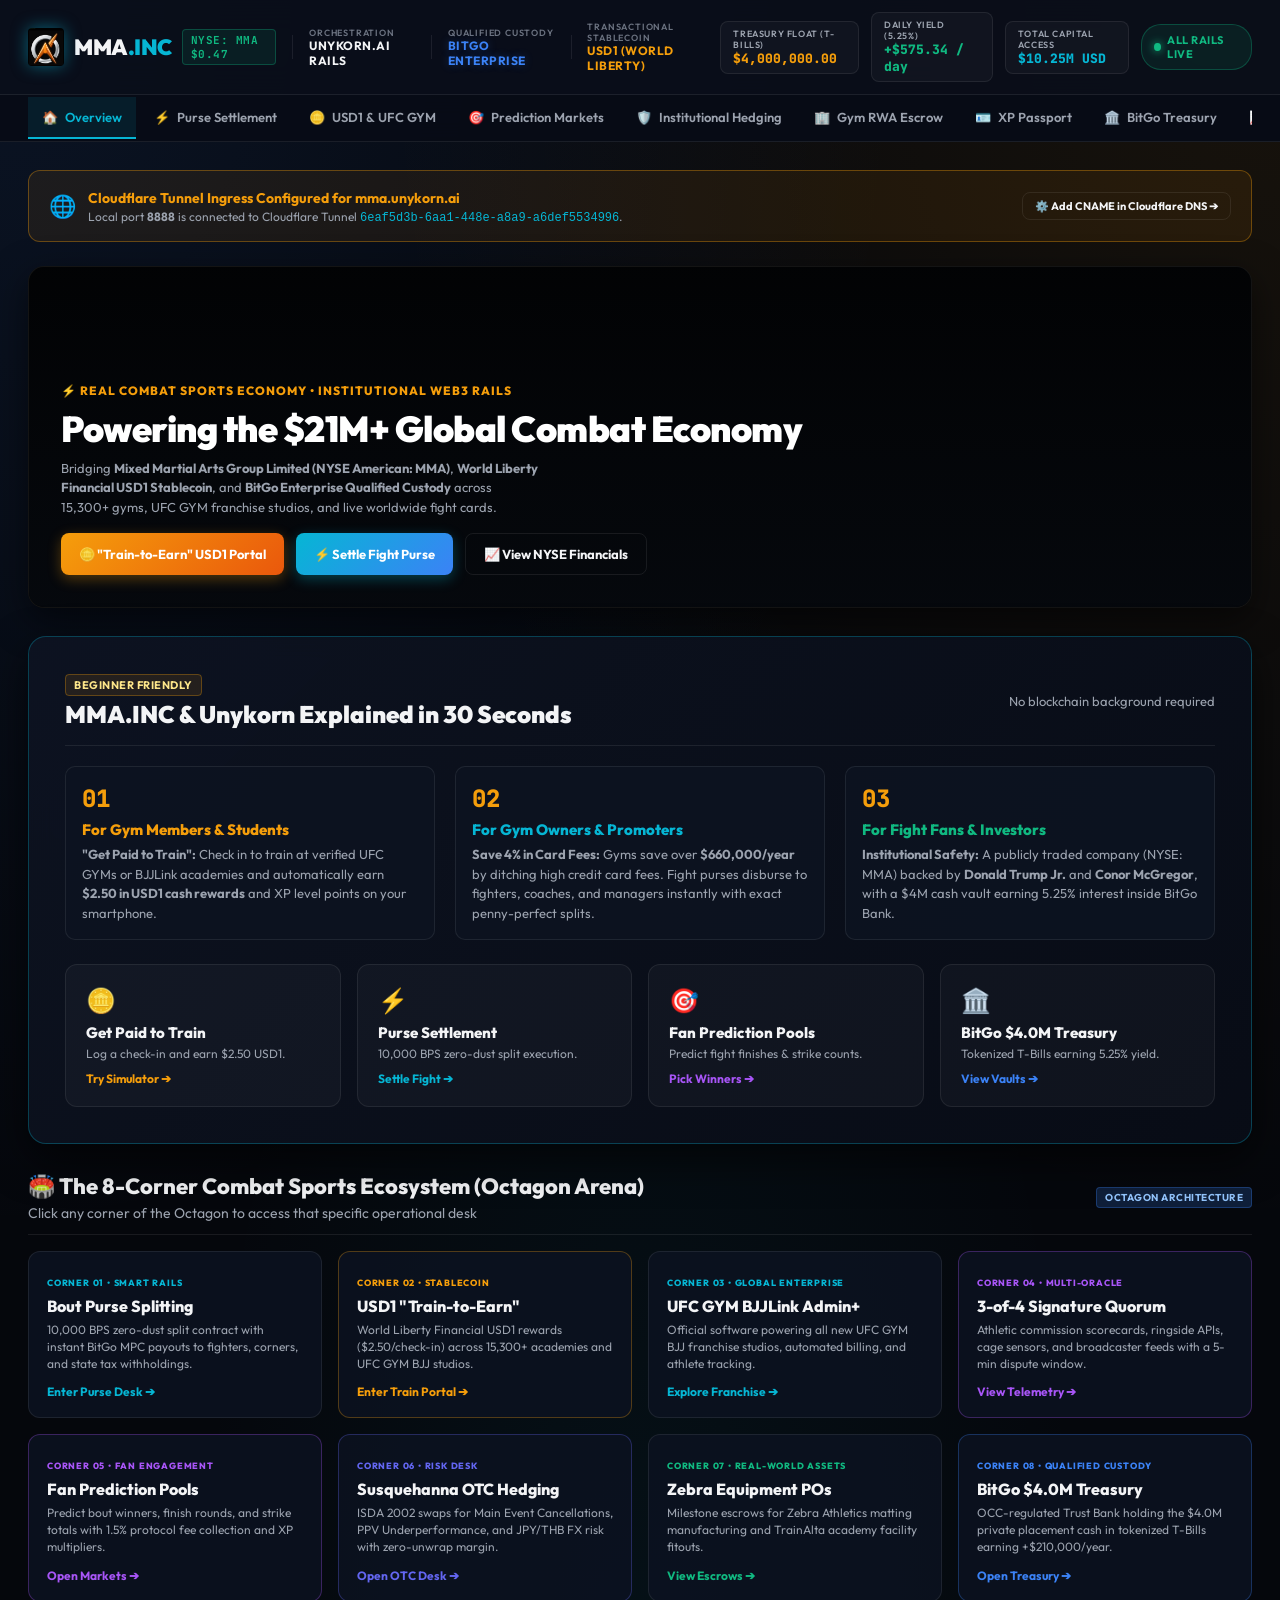
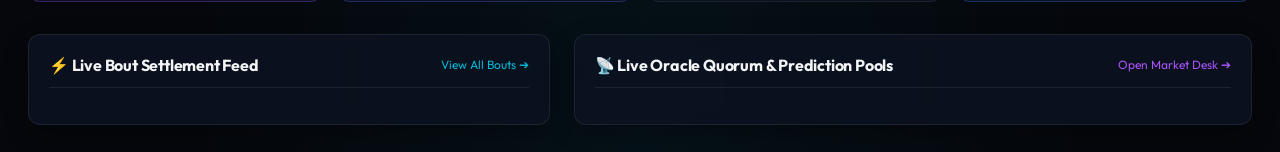
==== web/index.html @ acde01bc "Add simplified beginner-friendly guide and Cloudflare DNS helper banner" ====
<!DOCTYPE html>
<html lang="en">
<head>
    <meta charset="UTF-8">
    <meta name="viewport" content="width=device-width, initial-scale=1.0">
    <title>MMA.INC x Unykorn.ai x BitGo Enterprise — Institutional Combat Sports Platform</title>
    <link rel="icon" type="image/png" href="assets/gate_mark_reverted.png">
    <link rel="preconnect" href="https://fonts.googleapis.com">
    <link rel="preconnect" href="https://fonts.gstatic.com" crossorigin>
    <link href="https://fonts.googleapis.com/css2?family=Outfit:wght@300;400;500;600;700;800;900&family=JetBrains+Mono:wght@400;500;600;700&display=swap" rel="stylesheet">
    <link rel="stylesheet" href="styles.css">
    <style>
        .easy-hero-card {
            background: linear-gradient(135deg, rgba(13, 19, 33, 0.95), rgba(8, 12, 22, 0.98));
            border: 1px solid rgba(6, 182, 212, 0.3);
            border-radius: 18px;
            padding: 36px;
            margin-bottom: 28px;
            box-shadow: 0 16px 40px rgba(0,0,0,0.6);
            backdrop-filter: blur(12px);
        }
        .easy-action-grid {
            display: grid;
            grid-template-columns: repeat(4, 1fr);
            gap: 16px;
            margin-top: 24px;
        }
        .easy-action-btn {
            background: rgba(255, 255, 255, 0.03);
            border: 1px solid var(--border-color);
            border-radius: 12px;
            padding: 20px;
            text-decoration: none;
            color: var(--text-main);
            transition: all 0.25s ease;
            display: flex;
            flex-direction: column;
            justify-content: space-between;
        }
        .easy-action-btn:hover {
            transform: translateY(-4px);
            box-shadow: 0 8px 24px rgba(0,0,0,0.4);
        }
        .easy-action-btn.btn-gold-card:hover { border-color: var(--c-gold); background: var(--c-gold-bg); }
        .easy-action-btn.btn-cyan-card:hover { border-color: var(--c-cyan); background: var(--c-cyan-bg); }
        .easy-action-btn.btn-purple-card:hover { border-color: var(--c-purple); background: var(--c-purple-bg); }
        .easy-action-btn.btn-blue-card:hover { border-color: var(--c-blue); background: var(--c-blue-bg); }
        .dns-helper-alert {
            background: rgba(245, 158, 11, 0.08);
            border: 1px solid rgba(245, 158, 11, 0.35);
            border-radius: 12px;
            padding: 16px 20px;
            margin-bottom: 24px;
            display: flex;
            justify-content: space-between;
            align-items: center;
            flex-wrap: wrap;
            gap: 12px;
        }
    </style>
</head>
<body class="dark-theme">
    <div class="app-layout">
        <!-- Top Telemetry Header with Official Logo -->
        <header class="top-nav">
            <div class="brand-group">
                <a href="index.html" class="logo-box">
                    <img src="assets/gate_mark_reverted.png" alt="Unykorn Logo" class="logo-img">
                    <span class="logo-text">MMA<span class="highlight">.INC</span></span>
                    <span class="sub-badge" id="stockPriceTag">NYSE: MMA $0.47</span>
                </a>
                <div class="divider"></div>
                <div class="powered-by">
                    <span class="powered-label">ORCHESTRATION</span>
                    <span class="powered-val">UNYKORN.AI RAILS</span>
                </div>
                <div class="divider"></div>
                <div class="powered-by">
                    <span class="powered-label">QUALIFIED CUSTODY</span>
                    <span class="powered-val bitgo-glow">BITGO ENTERPRISE</span>
                </div>
                <div class="divider"></div>
                <div class="powered-by">
                    <span class="powered-label">TRANSACTIONAL STABLECOIN</span>
                    <span class="powered-val text-gold">USD1 (WORLD LIBERTY)</span>
                </div>
            </div>

            <div class="header-metrics">
                <div class="metric-chip">
                    <span class="chip-label">TREASURY FLOAT (T-BILLS)</span>
                    <span class="chip-val text-gold" id="headerTreasuryVal">$4,000,000.00</span>
                </div>
                <div class="metric-chip">
                    <span class="chip-label">DAILY YIELD (5.25%)</span>
                    <span class="chip-val text-green" id="headerDailyYield">+$575.34 / day</span>
                </div>
                <div class="metric-chip">
                    <span class="chip-label">TOTAL CAPITAL ACCESS</span>
                    <span class="chip-val text-cyan" id="headerCapitalAccess">$10.25M USD</span>
                </div>
                <div class="system-status-indicator">
                    <span class="pulse-dot"></span>
                    <span>ALL RAILS LIVE</span>
                </div>
            </div>
        </header>

        <!-- Main Navigation Bar with Links to All Pages -->
        <nav class="sub-nav">
            <div class="nav-tabs">
                <a href="index.html" class="nav-link active"><span class="tab-icon">🏠</span> Overview</a>
                <a href="purses.html" class="nav-link"><span class="tab-icon">⚡</span> Purse Settlement</a>
                <a href="train-to-earn.html" class="nav-link tab-gold"><span class="tab-icon">🪙</span> USD1 & UFC GYM</a>
                <a href="prediction-markets.html" class="nav-link tab-purple"><span class="tab-icon">🎯</span> Prediction Markets</a>
                <a href="institutional-hedging.html" class="nav-link tab-indigo"><span class="tab-icon">🛡️</span> Institutional Hedging</a>
                <a href="rwa-financing.html" class="nav-link"><span class="tab-icon">🏢</span> Gym RWA Escrow</a>
                <a href="xp-passport.html" class="nav-link"><span class="tab-icon">🪪</span> XP Passport</a>
                <a href="treasury.html" class="nav-link tab-blue"><span class="tab-icon">🏛️</span> BitGo Treasury</a>
                <a href="investors.html" class="nav-link"><span class="tab-icon">📈</span> MMA (NYSE) & Model</a>
                <a href="compliance.html" class="nav-link tab-teal"><span class="tab-icon">🌐</span> Compliance</a>
            </div>
        </nav>

        <!-- Main Content Area -->
        <main class="main-viewport">

            <!-- Cloudflare Live DNS Alert Banner -->
            <div class="dns-helper-alert">
                <div style="display:flex;align-items:center;gap:12px;">
                    <span style="font-size:22px;">🌐</span>
                    <div>
                        <strong style="color:var(--c-gold);font-size:14px;">Cloudflare Tunnel Ingress Configured for mma.unykorn.ai</strong>
                        <div style="font-size:12px;color:var(--text-muted);margin-top:2px;">
                            Local port <strong>8888</strong> is connected to Cloudflare Tunnel <code style="color:var(--c-cyan);">6eaf5d3b-6aa1-448e-a8a9-a6def5534996</code>.
                        </div>
                    </div>
                </div>
                <div style="display:flex;gap:8px;">
                    <a href="https://dash.cloudflare.com/07bcc4a189ef176261b818409c95891f/unykorn.ai/dns/records" target="_blank" class="btn btn-outline btn-sm">
                        ⚙️ Add CNAME in Cloudflare DNS ➔
                    </a>
                </div>
            </div>

            <!-- Hero Video Banner with Real MMA Fight Reel -->
            <div class="hero-video-banner">
                <video autoplay loop muted playsinline class="hero-video-elem" id="heroFightVideo">
                    <source src="assets/generate_a_real_mma_fight_for.mp4" type="video/mp4">
                    <source src="assets/use_our_logos_and_colors_and_h.mp4" type="video/mp4">
                </video>
                <div class="hero-video-overlay">
                    <span class="hero-tagline">⚡ Real Combat Sports Economy • Institutional Web3 Rails</span>
                    <h1 class="hero-title">Powering the $21M+ Global Combat Economy</h1>
                    <p class="hero-desc">
                        Bridging <strong>Mixed Martial Arts Group Limited (NYSE American: MMA)</strong>, <strong>World Liberty Financial USD1 Stablecoin</strong>, and <strong>BitGo Enterprise Qualified Custody</strong> across 15,300+ gyms, UFC GYM franchise studios, and live worldwide fight cards.
                    </p>
                    <div style="display:flex;gap:12px;margin-top:16px;">
                        <a href="train-to-earn.html" class="btn btn-gold">🪙 "Train-to-Earn" USD1 Portal</a>
                        <a href="purses.html" class="btn btn-primary">⚡ Settle Fight Purse</a>
                        <a href="investors.html" class="btn btn-outline">📈 View NYSE Financials</a>
                    </div>
                </div>
            </div>

            <!-- Easy 3-Step "Plain English" Guide -->
            <div class="easy-hero-card">
                <div style="display:flex;justify-content:space-between;align-items:center;border-bottom:1px solid var(--border-color);padding-bottom:16px;">
                    <div>
                        <span class="badge badge-warning" style="font-size:11px;">Beginner Friendly</span>
                        <h2 style="font-size:24px;font-weight:900;margin-top:6px;">MMA.INC & Unykorn Explained in 30 Seconds</h2>
                    </div>
                    <span style="font-size:13px;color:var(--text-muted);">No blockchain background required</span>
                </div>

                <div class="beginner-steps-grid" style="margin-top:20px;">
                    <!-- Step 1 -->
                    <div class="beginner-step-box">
                        <div class="step-number">01</div>
                        <div class="step-heading text-gold">For Gym Members & Students</div>
                        <div class="step-text">
                            <strong>"Get Paid to Train":</strong> Check in to train at verified UFC GYMs or BJJLink academies and automatically earn <strong>$2.50 in USD1 cash rewards</strong> and XP level points on your smartphone.
                        </div>
                    </div>

                    <!-- Step 2 -->
                    <div class="beginner-step-box">
                        <div class="step-number">02</div>
                        <div class="step-heading text-cyan">For Gym Owners & Promoters</div>
                        <div class="step-text">
                            <strong>Save 4% in Card Fees:</strong> Gyms save over <strong>$660,000/year</strong> by ditching high credit card fees. Fight purses disburse to fighters, coaches, and managers instantly with exact penny-perfect splits.
                        </div>
                    </div>

                    <!-- Step 3 -->
                    <div class="beginner-step-box">
                        <div class="step-number">03</div>
                        <div class="step-heading text-green">For Fight Fans & Investors</div>
                        <div class="step-text">
                            <strong>Institutional Safety:</strong> A publicly traded company (NYSE: MMA) backed by <strong>Donald Trump Jr.</strong> and <strong>Conor McGregor</strong>, with a $4M cash vault earning 5.25% interest inside BitGo Bank.
                        </div>
                    </div>
                </div>

                <!-- 4 Easy Action Buttons -->
                <div class="easy-action-grid">
                    <a href="train-to-earn.html" class="easy-action-btn btn-gold-card">
                        <div>
                            <span style="font-size:24px;">🪙</span>
                            <h4 style="font-size:15px;font-weight:800;margin-top:8px;">Get Paid to Train</h4>
                            <p style="font-size:12px;color:var(--text-muted);margin-top:4px;">Log a check-in and earn $2.50 USD1.</p>
                        </div>
                        <span class="text-gold" style="font-size:12px;font-weight:700;margin-top:10px;">Try Simulator ➔</span>
                    </a>

                    <a href="purses.html" class="easy-action-btn btn-cyan-card">
                        <div>
                            <span style="font-size:24px;">⚡</span>
                            <h4 style="font-size:15px;font-weight:800;margin-top:8px;">Purse Settlement</h4>
                            <p style="font-size:12px;color:var(--text-muted);margin-top:4px;">10,000 BPS zero-dust split execution.</p>
                        </div>
                        <span class="text-cyan" style="font-size:12px;font-weight:700;margin-top:10px;">Settle Fight ➔</span>
                    </a>

                    <a href="prediction-markets.html" class="easy-action-btn btn-purple-card">
                        <div>
                            <span style="font-size:24px;">🎯</span>
                            <h4 style="font-size:15px;font-weight:800;margin-top:8px;">Fan Prediction Pools</h4>
                            <p style="font-size:12px;color:var(--text-muted);margin-top:4px;">Predict fight finishes & strike counts.</p>
                        </div>
                        <span class="text-purple" style="font-size:12px;font-weight:700;margin-top:10px;">Pick Winners ➔</span>
                    </a>

                    <a href="treasury.html" class="easy-action-btn btn-blue-card">
                        <div>
                            <span style="font-size:24px;">🏛️</span>
                            <h4 style="font-size:15px;font-weight:800;margin-top:8px;">BitGo $4.0M Treasury</h4>
                            <p style="font-size:12px;color:var(--text-muted);margin-top:4px;">Tokenized T-Bills earning 5.25% yield.</p>
                        </div>
                        <span class="text-blue" style="font-size:12px;font-weight:700;margin-top:10px;">View Vaults ➔</span>
                    </a>
                </div>
            </div>

            <!-- Interactive 8-Corner Octagon Arena Visualizer -->
            <section class="octagon-section">
                <div class="card-title">
                    <div>
                        <h2 style="font-size:22px;font-weight:800;">🏟️ The 8-Corner Combat Sports Ecosystem (Octagon Arena)</h2>
                        <p class="subtitle">Click any corner of the Octagon to access that specific operational desk</p>
                    </div>
                    <span class="badge badge-info">Octagon Architecture</span>
                </div>

                <div class="octagon-grid">
                    <!-- Corner 1: Purses -->
                    <div class="octagon-card">
                        <div>
                            <span class="octagon-corner-tag text-cyan">Corner 01 • Smart Rails</span>
                            <h3 class="octagon-card-title">Bout Purse Splitting</h3>
                            <p class="octagon-card-desc">10,000 BPS zero-dust split contract with instant BitGo MPC payouts to fighters, corners, and state tax withholdings.</p>
                        </div>
                        <a href="purses.html" class="octagon-action-link text-cyan">Enter Purse Desk ➔</a>
                    </div>

                    <!-- Corner 2: USD1 Train-to-Earn -->
                    <div class="octagon-card" style="border-color:rgba(245,158,11,0.3);">
                        <div>
                            <span class="octagon-corner-tag text-gold">Corner 02 • Stablecoin</span>
                            <h3 class="octagon-card-title">USD1 "Train-to-Earn"</h3>
                            <p class="octagon-card-desc">World Liberty Financial USD1 rewards ($2.50/check-in) across 15,300+ academies and UFC GYM BJJ studios.</p>
                        </div>
                        <a href="train-to-earn.html" class="octagon-action-link text-gold">Enter Train Portal ➔</a>
                    </div>

                    <!-- Corner 3: UFC GYM Partnership -->
                    <div class="octagon-card">
                        <div>
                            <span class="octagon-corner-tag text-cyan">Corner 03 • Global Enterprise</span>
                            <h3 class="octagon-card-title">UFC GYM BJJLink Admin+</h3>
                            <p class="octagon-card-desc">Official software powering all new UFC GYM BJJ franchise studios, automated billing, and athlete tracking.</p>
                        </div>
                        <a href="train-to-earn.html" class="octagon-action-link text-cyan">Explore Franchise ➔</a>
                    </div>

                    <!-- Corner 4: Oracles -->
                    <div class="octagon-card" style="border-color:rgba(168,85,247,0.3);">
                        <div>
                            <span class="octagon-corner-tag text-purple">Corner 04 • Multi-Oracle</span>
                            <h3 class="octagon-card-title">3-of-4 Signature Quorum</h3>
                            <p class="octagon-card-desc">Athletic commission scorecards, ringside APIs, cage sensors, and broadcaster feeds with a 5-min dispute window.</p>
                        </div>
                        <a href="prediction-markets.html" class="octagon-action-link text-purple">View Telemetry ➔</a>
                    </div>

                    <!-- Corner 5: Prediction Markets -->
                    <div class="octagon-card" style="border-color:rgba(168,85,247,0.3);">
                        <div>
                            <span class="octagon-corner-tag text-purple">Corner 05 • Fan Engagement</span>
                            <h3 class="octagon-card-title">Fan Prediction Pools</h3>
                            <p class="octagon-card-desc">Predict bout winners, finish rounds, and strike totals with 1.5% protocol fee collection and XP multipliers.</p>
                        </div>
                        <a href="prediction-markets.html" class="octagon-action-link text-purple">Open Markets ➔</a>
                    </div>

                    <!-- Corner 6: Institutional Hedging -->
                    <div class="octagon-card" style="border-color:rgba(99,102,241,0.3);">
                        <div>
                            <span class="octagon-corner-tag text-indigo">Corner 06 • Risk Desk</span>
                            <h3 class="octagon-card-title">Susquehanna OTC Hedging</h3>
                            <p class="octagon-card-desc">ISDA 2002 swaps for Main Event Cancellations, PPV Underperformance, and JPY/THB FX risk with zero-unwrap margin.</p>
                        </div>
                        <a href="institutional-hedging.html" class="octagon-action-link text-indigo">Open OTC Desk ➔</a>
                    </div>

                    <!-- Corner 7: Zebra PO Financing -->
                    <div class="octagon-card">
                        <div>
                            <span class="octagon-corner-tag text-green">Corner 07 • Real-World Assets</span>
                            <h3 class="octagon-card-title">Zebra Equipment POs</h3>
                            <p class="octagon-card-desc">Milestone escrows for Zebra Athletics matting manufacturing and TrainAlta academy facility fitouts.</p>
                        </div>
                        <a href="rwa-financing.html" class="octagon-action-link text-green">View Escrows ➔</a>
                    </div>

                    <!-- Corner 8: Qualified Treasury -->
                    <div class="octagon-card" style="border-color:rgba(59,130,246,0.3);">
                        <div>
                            <span class="octagon-corner-tag text-blue">Corner 08 • Qualified Custody</span>
                            <h3 class="octagon-card-title">BitGo $4.0M Treasury</h3>
                            <p class="octagon-card-desc">OCC-regulated Trust Bank holding the $4.0M private placement cash in tokenized T-Bills earning +$210,000/year.</p>
                        </div>
                        <a href="treasury.html" class="octagon-action-link text-blue">Open Treasury ➔</a>
                    </div>
                </div>
            </section>

            <!-- Live Telemetry Section -->
            <div class="two-col-layout">
                <!-- Left: Recent Bouts & Settlements -->
                <div class="col card card-glass">
                    <div class="card-title">
                        <h3>⚡ Live Bout Settlement Feed</h3>
                        <a href="purses.html" style="font-size:12px;color:var(--c-cyan);text-decoration:none;">View All Bouts ➔</a>
                    </div>
                    <div class="bout-list" id="boutListContainer">
                        <!-- Populated via JS -->
                    </div>
                </div>

                <!-- Right: Active Prediction Pools & Oracle Consensus -->
                <div class="col card card-glass">
                    <div class="card-title">
                        <h3>📡 Live Oracle Quorum & Prediction Pools</h3>
                        <a href="prediction-markets.html" style="font-size:12px;color:var(--c-purple);text-decoration:none;">Open Market Desk ➔</a>
                    </div>
                    <div class="pred-markets-list" id="predMarketsContainer">
                        <!-- Populated via JS -->
                    </div>
                </div>
            </div>

        </main>
    </div>

    <script src="app.js"></script>
</body>
</html>
---- web/styles.css ----
/* ==============================================================================
   MMA.UNYKORN.AI - PROFESSIONAL COLOR-CODED & BEGINNER-FRIENDLY DESIGN SYSTEM
   Unykorn.ai x BitGo Enterprise x MMA.INC (NYSE American: MMA)
   ============================================================================== */

:root {
    /* Base Themes */
    --bg-primary: #05070c;
    --bg-secondary: #0a0e1a;
    --bg-card: rgba(13, 19, 33, 0.82);
    --bg-card-hover: rgba(20, 30, 50, 0.94);
    --border-color: rgba(255, 255, 255, 0.08);
    --border-light: rgba(255, 255, 255, 0.16);

    --text-main: #f3f4f6;
    --text-muted: #9ca3af;
    --text-dim: #6b7280;

    /* Professional Color Coding Tokens */
    --c-gold: #f59e0b;           /* 🪙 USD1 / World Liberty / Strategic Advisory / T-Bill Yield */
    --c-gold-glow: rgba(245, 158, 11, 0.32);
    --c-gold-bg: rgba(245, 158, 11, 0.10);

    --c-cyan: #06b6d4;           /* ⚡ Purse Settlement / Smart Contracts / Unykorn Gateway */
    --c-cyan-glow: rgba(6, 182, 212, 0.32);
    --c-cyan-bg: rgba(6, 182, 212, 0.10);

    --c-blue: #3b82f6;           /* 🛡️ BitGo Enterprise / Qualified Custody / MPC Vaults */
    --c-blue-glow: rgba(59, 130, 246, 0.32);
    --c-blue-bg: rgba(59, 130, 246, 0.10);

    --c-green: #10b981;          /* 📈 $661.5k Interchange Savings / Verified Status / T+0 */
    --c-green-glow: rgba(16, 185, 129, 0.32);
    --c-green-bg: rgba(16, 185, 129, 0.10);

    --c-purple: #a855f7;         /* 🎯 Prediction Markets / Multi-Oracle Consensus */
    --c-purple-glow: rgba(168, 85, 247, 0.32);
    --c-purple-bg: rgba(168, 85, 247, 0.10);

    --c-indigo: #6366f1;         /* 💼 Institutional OTC Hedging / Susquehanna Desk */
    --c-indigo-glow: rgba(99, 102, 241, 0.32);
    --c-indigo-bg: rgba(99, 102, 241, 0.10);

    --c-teal: #14b8a6;           /* 🌐 Multi-Jurisdiction Compliance (US/JP/TH/SG/UAE) */
    --c-teal-glow: rgba(20, 184, 166, 0.32);
    --c-teal-bg: rgba(20, 184, 166, 0.10);

    --c-red: #ef4444;            /* 🛑 Legacy Interchange Drag / Dispute Warnings */
    --c-red-bg: rgba(239, 68, 68, 0.10);

    --font-main: 'Outfit', -apple-system, BlinkMacSystemFont, 'Segoe UI', Roboto, sans-serif;
    --font-mono: 'JetBrains Mono', monospace;
}

* {
    box-sizing: border-box;
    margin: 0;
    padding: 0;
}

body {
    background-color: var(--bg-primary);
    background-image: 
        radial-gradient(at 0% 0%, rgba(59, 130, 246, 0.10) 0px, transparent 50%),
        radial-gradient(at 100% 0%, rgba(245, 158, 11, 0.08) 0px, transparent 50%),
        radial-gradient(at 50% 100%, rgba(6, 182, 212, 0.06) 0px, transparent 50%);
    color: var(--text-main);
    font-family: var(--font-main);
    min-height: 100vh;
    overflow-x: hidden;
}

.app-layout {
    display: flex;
    flex-direction: column;
    min-height: 100vh;
}

/* TOP NAV */
.top-nav {
    display: flex;
    justify-content: space-between;
    align-items: center;
    padding: 12px 28px;
    background: rgba(10, 14, 26, 0.94);
    backdrop-filter: blur(16px);
    border-bottom: 1px solid var(--border-color);
    position: sticky;
    top: 0;
    z-index: 100;
}

.brand-group {
    display: flex;
    align-items: center;
    gap: 16px;
}

.logo-box {
    display: flex;
    align-items: center;
    gap: 10px;
    text-decoration: none;
    color: var(--text-main);
}

.logo-img {
    height: 38px;
    width: auto;
    filter: drop-shadow(0 0 8px rgba(6, 182, 212, 0.5));
    border-radius: 4px;
}

.logo-text {
    font-size: 22px;
    font-weight: 900;
    letter-spacing: -0.5px;
}

.logo-text .highlight {
    color: var(--c-cyan);
}

.sub-badge {
    font-size: 11px;
    font-weight: 700;
    letter-spacing: 0.5px;
    background: var(--c-green-bg);
    color: var(--c-green);
    border: 1px solid rgba(16, 185, 129, 0.3);
    padding: 3px 8px;
    border-radius: 4px;
    font-family: var(--font-mono);
}

.divider {
    width: 1px;
    height: 24px;
    background: var(--border-color);
}

.powered-by {
    display: flex;
    flex-direction: column;
}

.powered-label {
    font-size: 9px;
    color: var(--text-dim);
    letter-spacing: 0.8px;
    font-weight: 600;
}

.powered-val {
    font-size: 12px;
    font-weight: 700;
    letter-spacing: 0.5px;
}

.bitgo-glow {
    color: var(--c-blue);
    text-shadow: 0 0 10px var(--c-blue-glow);
}

.header-metrics {
    display: flex;
    align-items: center;
    gap: 12px;
}

.metric-chip {
    display: flex;
    flex-direction: column;
    padding: 6px 12px;
    background: rgba(255, 255, 255, 0.03);
    border: 1px solid var(--border-color);
    border-radius: 8px;
}

.chip-label {
    font-size: 9px;
    color: var(--text-muted);
    letter-spacing: 0.6px;
    font-weight: 600;
}

.chip-val {
    font-size: 13px;
    font-weight: 800;
    font-family: var(--font-mono);
}

/* BEGINNER MODE TOGGLE */
.beginner-toggle-btn {
    background: linear-gradient(135deg, rgba(245, 158, 11, 0.2), rgba(6, 182, 212, 0.2));
    border: 1px solid var(--c-gold);
    color: var(--c-gold);
    padding: 6px 12px;
    border-radius: 20px;
    font-size: 11px;
    font-weight: 700;
    cursor: pointer;
    display: flex;
    align-items: center;
    gap: 6px;
    transition: all 0.2s ease;
}

.beginner-toggle-btn:hover {
    background: var(--c-gold);
    color: #000;
    box-shadow: 0 0 12px var(--c-gold-glow);
}

.system-status-indicator {
    display: flex;
    align-items: center;
    gap: 6px;
    font-size: 11px;
    font-weight: 700;
    letter-spacing: 0.5px;
    background: var(--c-green-bg);
    border: 1px solid rgba(16, 185, 129, 0.3);
    color: var(--c-green);
    padding: 8px 12px;
    border-radius: 20px;
}

.pulse-dot {
    width: 8px;
    height: 8px;
    background: var(--c-green);
    border-radius: 50%;
    box-shadow: 0 0 8px var(--c-green);
    animation: pulse 1.8s infinite;
}

@keyframes pulse {
    0% { opacity: 1; transform: scale(1); }
    50% { opacity: 0.4; transform: scale(0.85); }
    100% { opacity: 1; transform: scale(1); }
}

/* SUB NAV TABS / MULTI-PAGE NAVIGATION */
.sub-nav {
    background: rgba(8, 12, 22, 0.96);
    border-bottom: 1px solid var(--border-color);
    padding: 2px 28px;
    position: sticky;
    top: 63px;
    z-index: 90;
    backdrop-filter: blur(10px);
}

.nav-tabs {
    display: flex;
    gap: 4px;
    overflow-x: auto;
}

.nav-link, .nav-tab {
    background: transparent;
    border: none;
    color: var(--text-muted);
    font-family: var(--font-main);
    font-size: 13px;
    font-weight: 600;
    padding: 12px 14px;
    cursor: pointer;
    border-bottom: 2px solid transparent;
    transition: all 0.2s ease;
    display: flex;
    align-items: center;
    gap: 7px;
    white-space: nowrap;
    text-decoration: none;
}

.nav-link:hover, .nav-tab:hover {
    color: var(--text-main);
    background: rgba(255, 255, 255, 0.03);
}

.nav-link.active, .nav-tab.active {
    color: var(--c-cyan);
    border-bottom: 2px solid var(--c-cyan);
    background: var(--c-cyan-bg);
}

.nav-link.tab-gold.active { color: var(--c-gold); border-bottom-color: var(--c-gold); background: var(--c-gold-bg); }
.nav-link.tab-purple.active { color: var(--c-purple); border-bottom-color: var(--c-purple); background: var(--c-purple-bg); }
.nav-link.tab-indigo.active { color: var(--c-indigo); border-bottom-color: var(--c-indigo); background: var(--c-indigo-bg); }
.nav-link.tab-blue.active { color: var(--c-blue); border-bottom-color: var(--c-blue); background: var(--c-blue-bg); }
.nav-link.tab-teal.active { color: var(--c-teal); border-bottom-color: var(--c-teal); background: var(--c-teal-bg); }

/* MAIN VIEWPORT */
.main-viewport {
    padding: 28px;
    flex: 1;
    max-width: 1600px;
    margin: 0 auto;
    width: 100%;
}

.pane-header {
    display: flex;
    justify-content: space-between;
    align-items: center;
    margin-bottom: 24px;
}

.pane-header h2 {
    font-size: 26px;
    font-weight: 800;
    letter-spacing: -0.5px;
}

.subtitle {
    font-size: 14px;
    color: var(--text-muted);
    margin-top: 4px;
}

/* HERO VIDEO & REAL MMA BANNER */
.hero-video-banner {
    position: relative;
    border-radius: 16px;
    overflow: hidden;
    margin-bottom: 28px;
    border: 1px solid var(--border-color);
    background: #000;
    box-shadow: 0 12px 36px rgba(0,0,0,0.5);
}

.hero-video-elem {
    width: 100%;
    height: 340px;
    object-fit: cover;
    opacity: 0.45;
    display: block;
}

.hero-video-overlay {
    position: absolute;
    inset: 0;
    background: linear-gradient(180deg, rgba(6,9,14,0.3) 0%, rgba(6,9,14,0.92) 100%);
    display: flex;
    flex-direction: column;
    justify-content: flex-end;
    padding: 32px;
}

.hero-tagline {
    font-size: 12px;
    font-weight: 800;
    letter-spacing: 1px;
    color: var(--c-gold);
    text-transform: uppercase;
}

.hero-title {
    font-size: 36px;
    font-weight: 900;
    letter-spacing: -0.5px;
    margin: 8px 0;
    color: #ffffff;
}

.hero-desc {
    font-size: 15px;
    color: var(--text-muted);
    max-width: 820px;
    line-height: 1.5;
}

/* OCTAGON ARENA VISUALIZER */
.octagon-section {
    margin-bottom: 32px;
}

.octagon-grid {
    display: grid;
    grid-template-columns: repeat(4, 1fr);
    gap: 16px;
    margin-top: 16px;
}

.octagon-card {
    background: var(--bg-card);
    border: 1px solid var(--border-color);
    border-radius: 12px;
    padding: 18px;
    transition: all 0.25s ease;
    display: flex;
    flex-direction: column;
    justify-content: space-between;
    position: relative;
    overflow: hidden;
}

.octagon-card:hover {
    transform: translateY(-3px);
    border-color: var(--c-cyan);
    box-shadow: 0 8px 24px rgba(6, 182, 212, 0.15);
}

.octagon-corner-tag {
    font-size: 9px;
    font-weight: 800;
    letter-spacing: 0.8px;
    color: var(--text-dim);
    text-transform: uppercase;
}

.octagon-card-title {
    font-size: 16px;
    font-weight: 800;
    margin: 6px 0;
}

.octagon-card-desc {
    font-size: 12px;
    color: var(--text-muted);
    line-height: 1.4;
}

.octagon-action-link {
    margin-top: 12px;
    font-size: 12px;
    font-weight: 700;
    text-decoration: none;
    display: inline-flex;
    align-items: center;
    gap: 4px;
}

/* BEGINNER "PLAIN ENGLISH" GUIDE */
.beginner-explainer-banner {
    background: linear-gradient(135deg, rgba(245, 158, 11, 0.08), rgba(6, 182, 212, 0.08));
    border: 1px solid rgba(245, 158, 11, 0.3);
    border-radius: 14px;
    padding: 24px;
    margin-bottom: 28px;
}

.beginner-explainer-title {
    display: flex;
    justify-content: space-between;
    align-items: center;
    margin-bottom: 16px;
}

.beginner-steps-grid {
    display: grid;
    grid-template-columns: repeat(3, 1fr);
    gap: 20px;
}

.beginner-step-box {
    background: rgba(13, 19, 33, 0.9);
    border: 1px solid var(--border-color);
    border-radius: 10px;
    padding: 16px;
}

.step-number {
    font-size: 24px;
    font-weight: 900;
    color: var(--c-gold);
    font-family: var(--font-mono);
}

.step-heading {
    font-size: 15px;
    font-weight: 800;
    margin: 6px 0;
}

.step-text {
    font-size: 13px;
    color: var(--text-muted);
    line-height: 1.5;
}

/* CARDS & PANES */
.card {
    background: var(--bg-card);
    border: 1px solid var(--border-color);
    border-radius: 12px;
    padding: 20px;
    box-shadow: 0 8px 24px rgba(0, 0, 0, 0.3);
}

.card-glass { backdrop-filter: blur(10px); }

.card-title {
    display: flex;
    justify-content: space-between;
    align-items: center;
    margin-bottom: 16px;
    border-bottom: 1px solid var(--border-color);
    padding-bottom: 12px;
}

.card-title h3 {
    font-size: 16px;
    font-weight: 700;
    letter-spacing: -0.2px;
}

.two-col-layout {
    display: grid;
    grid-template-columns: 1fr 1.3fr;
    gap: 24px;
}

/* BADGES */
.badge {
    font-size: 10px;
    font-weight: 700;
    padding: 3px 8px;
    border-radius: 4px;
    letter-spacing: 0.5px;
    text-transform: uppercase;
}

.badge-info { background: rgba(59, 130, 246, 0.2); color: #93c5fd; border: 1px solid rgba(59, 130, 246, 0.3); }
.badge-warning { background: var(--c-gold-bg); color: #fde68a; border: 1px solid rgba(245, 158, 11, 0.3); }
.badge-success { background: var(--c-green-bg); color: #a7f3d0; border: 1px solid rgba(16, 185, 129, 0.3); }
.badge-purple { background: var(--c-purple-bg); color: #d8b4fe; border: 1px solid rgba(168, 85, 247, 0.3); }

/* BOUTS */
.bout-item {
    padding: 16px;
    border: 1px solid var(--border-color);
    border-radius: 10px;
    background: rgba(255, 255, 255, 0.02);
    margin-bottom: 12px;
    cursor: pointer;
    transition: all 0.2s ease;
}

.bout-item:hover {
    border-color: var(--c-cyan);
    background: var(--c-cyan-bg);
}

.bout-item.active {
    border-color: var(--c-cyan);
    background: var(--c-cyan-bg);
    box-shadow: 0 0 16px var(--c-cyan-glow);
}

.bout-item-header {
    display: flex;
    justify-content: space-between;
    align-items: center;
    margin-bottom: 8px;
}

.bout-title {
    font-weight: 800;
    font-size: 15px;
}

.bout-fighters {
    display: flex;
    align-items: center;
    gap: 8px;
    font-size: 14px;
    font-weight: 700;
    color: var(--text-main);
    margin-bottom: 8px;
}

.vs-badge {
    font-size: 10px;
    color: var(--c-gold);
    background: var(--c-gold-bg);
    padding: 2px 6px;
    border-radius: 4px;
}

.bout-banner {
    background: rgba(255, 255, 255, 0.02);
    border: 1px solid var(--border-color);
    border-radius: 10px;
    padding: 16px;
    margin-bottom: 18px;
}

.bout-headline {
    font-size: 17px;
    font-weight: 800;
    margin-bottom: 12px;
    color: #ffffff;
}

.bout-meta-row {
    display: grid;
    grid-template-columns: repeat(4, 1fr);
    gap: 12px;
}

.meta-item { display: flex; flex-direction: column; }
.m-label { font-size: 9px; color: var(--text-dim); font-weight: 700; letter-spacing: 0.6px; }
.m-val { font-size: 13px; font-weight: 700; margin-top: 2px; font-family: var(--font-mono); }

/* TABLES */
.data-table { width: 100%; border-collapse: collapse; font-size: 13px; }
.data-table th { text-align: left; padding: 10px 12px; color: var(--text-dim); font-weight: 700; border-bottom: 1px solid var(--border-color); font-size: 11px; letter-spacing: 0.5px; }
.data-table td { padding: 12px; border-bottom: 1px solid rgba(255, 255, 255, 0.04); }

/* FORMS & BUTTONS */
.execution-box { background: var(--c-cyan-bg); border: 1px solid rgba(6, 182, 212, 0.2); border-radius: 10px; padding: 16px; margin-top: 18px; }
.form-row { display: grid; grid-template-columns: 1fr 1fr; gap: 12px; margin-bottom: 14px; }
.form-group { display: flex; flex-direction: column; gap: 6px; }
.form-group label { font-size: 11px; color: var(--text-muted); font-weight: 600; }
.form-control { background: rgba(13, 18, 29, 0.9); border: 1px solid var(--border-color); border-radius: 6px; color: var(--text-main); padding: 10px 12px; font-family: var(--font-main); font-size: 13px; }
.form-control:focus { outline: none; border-color: var(--c-cyan); }

.btn {
    font-family: var(--font-main);
    font-size: 13px;
    font-weight: 700;
    padding: 12px 18px;
    border-radius: 8px;
    cursor: pointer;
    transition: all 0.2s ease;
    border: none;
    display: inline-flex;
    align-items: center;
    justify-content: center;
    gap: 8px;
    text-decoration: none;
}

.btn-primary { background: linear-gradient(135deg, var(--c-cyan), var(--c-blue)); color: #ffffff; box-shadow: 0 4px 14px var(--c-cyan-glow); }
.btn-primary:hover { box-shadow: 0 6px 20px rgba(6, 182, 212, 0.5); transform: translateY(-1px); }
.btn-gold { background: linear-gradient(135deg, var(--c-gold), #ea580c); color: #ffffff; box-shadow: 0 4px 14px var(--c-gold-glow); }
.btn-outline { background: transparent; border: 1px solid var(--border-color); color: var(--text-main); }
.btn-outline:hover { background: rgba(255, 255, 255, 0.05); border-color: var(--border-light); }
.btn-block { width: 100%; }
.btn-sm { padding: 6px 12px; font-size: 11px; }

/* RECEIPT */
.settlement-receipt { margin-top: 18px; background: var(--c-green-bg); border: 1px solid rgba(16, 185, 129, 0.3); border-radius: 10px; padding: 16px; }

/* PREDICTION & ORACLES */
.pred-market-card { background: rgba(255, 255, 255, 0.02); border: 1px solid var(--border-color); border-radius: 10px; padding: 16px; margin-bottom: 14px; }
.pred-opt-row { display: flex; justify-content: space-between; align-items: center; padding: 10px 12px; background: rgba(13, 18, 29, 0.8); border: 1px solid var(--border-color); border-radius: 6px; margin-top: 8px; transition: all 0.2s ease; cursor: pointer; }
.pred-opt-row:hover { border-color: var(--c-purple); background: var(--c-purple-bg); }
.pred-odds-badge { font-family: var(--font-mono); font-size: 12px; color: var(--c-green); font-weight: 700; }
.oracle-nodes-grid { display: grid; grid-template-columns: 1fr 1fr; gap: 10px; margin-bottom: 16px; }
.oracle-node-card { padding: 10px; background: rgba(255, 255, 255, 0.02); border: 1px solid var(--border-color); border-radius: 8px; }
.oracle-node-name { font-size: 11px; font-weight: 700; }
.oracle-sig-hash { font-family: var(--font-mono); font-size: 9px; color: var(--c-cyan); word-break: break-all; margin-top: 4px; }
.oracle-report-banner { background: var(--c-cyan-bg); border: 1px solid rgba(6, 182, 212, 0.2); border-radius: 8px; padding: 14px; }

/* OTC HEDGING */
.otc-summary-row { display: grid; grid-template-columns: repeat(4, 1fr); gap: 16px; }
.otc-metric-card { background: var(--bg-card); border: 1px solid var(--border-color); border-radius: 10px; padding: 14px 18px; }
.otc-label { font-size: 10px; color: var(--text-dim); font-weight: 700; letter-spacing: 0.6px; }
.otc-val { font-size: 16px; font-weight: 800; margin-top: 4px; font-family: var(--font-mono); }
.otc-hedges-grid { display: grid; grid-template-columns: repeat(3, 1fr); gap: 20px; }
.otc-hedge-card { background: var(--bg-card); border: 1px solid var(--border-color); border-radius: 12px; padding: 20px; display: flex; flex-direction: column; justify-content: space-between; }
.otc-risk-tag { font-size: 10px; color: var(--c-gold); font-weight: 700; letter-spacing: 0.6px; text-transform: uppercase; }

/* CORPORATE NYSE */
.corporate-grid { display: grid; grid-template-columns: 1.1fr 1fr 1fr; gap: 20px; }
.corp-stat-row { display: flex; justify-content: space-between; font-size: 13px; padding: 8px 0; border-bottom: 1px solid rgba(255, 255, 255, 0.04); }
.bs-transform-box { display: flex; align-items: center; justify-content: space-between; gap: 12px; margin-top: 10px; }
.bs-side { background: rgba(255, 255, 255, 0.02); border: 1px solid var(--border-color); border-radius: 8px; padding: 14px; flex: 1; font-size: 12px; }
.bs-side.highlight-side { background: var(--c-green-bg); border-color: rgba(16, 185, 129, 0.3); }
.bs-tag { font-size: 10px; font-weight: 800; letter-spacing: 0.6px; }
.bs-cash, .bs-debt, .bs-runway { margin-top: 6px; font-family: var(--font-mono); }
.bs-arrow { font-size: 20px; color: var(--c-cyan); }
.r-bar-track { width: 100%; height: 8px; background: rgba(255, 255, 255, 0.1); border-radius: 4px; overflow: hidden; margin-top: 6px; }
.r-bar-fill { height: 100%; background: linear-gradient(90deg, var(--c-cyan), var(--c-green)); }
.fill-gold { background: linear-gradient(90deg, var(--c-gold), var(--c-green)); }
.eco-brands-grid { display: grid; grid-template-columns: repeat(3, 1fr); gap: 16px; }
.eco-brand-card { background: rgba(255, 255, 255, 0.02); border: 1px solid var(--border-color); border-radius: 8px; padding: 16px; }

/* RWA */
.rwa-grid { display: grid; grid-template-columns: repeat(3, 1fr); gap: 20px; }
.rwa-card { background: var(--bg-card); border: 1px solid var(--border-color); border-radius: 12px; padding: 20px; display: flex; flex-direction: column; justify-content: space-between; }
.rwa-category { font-size: 10px; color: var(--c-cyan); font-weight: 700; letter-spacing: 0.8px; text-transform: uppercase; }
.rwa-name { font-size: 16px; font-weight: 800; margin-top: 4px; }
.rwa-progress-bar { width: 100%; height: 8px; background: rgba(255, 255, 255, 0.1); border-radius: 4px; overflow: hidden; margin: 12px 0; }
.rwa-progress-fill { height: 100%; background: linear-gradient(90deg, var(--c-cyan), var(--c-green)); transition: width 0.3s ease; }
.milestones-list { margin-top: 14px; display: flex; flex-direction: column; gap: 8px; }
.milestone-row { padding: 10px; background: rgba(255, 255, 255, 0.02); border: 1px solid var(--border-color); border-radius: 6px; display: flex; justify-content: space-between; align-items: center; font-size: 12px; }
.milestone-row.released { border-color: rgba(16, 185, 129, 0.4); background: var(--c-green-bg); }

/* PASSPORTS */
.passport-grid { display: grid; grid-template-columns: repeat(3, 1fr); gap: 20px; }
.passport-card { background: var(--bg-card); border: 1px solid var(--border-color); border-radius: 12px; padding: 20px; position: relative; overflow: hidden; }
.passport-id { font-family: var(--font-mono); font-size: 10px; color: var(--text-dim); }
.passport-name { font-size: 18px; font-weight: 800; margin-top: 4px; }
.passport-rank { font-size: 12px; color: var(--c-gold); font-weight: 600; margin-top: 2px; }
.passport-xp { font-family: var(--font-mono); font-size: 20px; font-weight: 800; color: var(--c-cyan); margin: 12px 0 6px 0; }
.badge-cloud { display: flex; flex-wrap: wrap; gap: 6px; margin-top: 10px; }
.badge-tag { font-size: 10px; background: rgba(255, 255, 255, 0.05); border: 1px solid var(--border-color); padding: 2px 6px; border-radius: 4px; color: var(--text-muted); }

/* TREASURY */
.treasury-hero { display: grid; grid-template-columns: 1.5fr 1fr; gap: 24px; margin-bottom: 24px; }
.hero-label { font-size: 11px; color: var(--text-muted); letter-spacing: 0.8px; font-weight: 700; }
.hero-number { font-size: 42px; font-weight: 900; font-family: var(--font-mono); margin: 8px 0; color: var(--c-gold); }
.usd-tag { font-size: 16px; color: var(--text-dim); }
.hero-desc { font-size: 13px; color: var(--text-muted); max-width: 480px; }
.hero-right { display: flex; flex-direction: column; gap: 10px; }
.stat-card { background: rgba(255, 255, 255, 0.02); border: 1px solid var(--border-color); border-radius: 8px; padding: 10px 14px; display: flex; justify-content: space-between; align-items: center; }
.stat-label { font-size: 11px; color: var(--text-muted); font-weight: 600; }
.stat-val { font-size: 15px; font-weight: 800; font-family: var(--font-mono); }
.vaults-grid { display: grid; grid-template-columns: repeat(4, 1fr); gap: 16px; }
.vault-card { background: var(--bg-card); border: 1px solid var(--border-color); border-radius: 10px; padding: 16px; }
.vault-name { font-size: 12px; color: var(--text-muted); font-weight: 700; text-transform: uppercase; }
.vault-balance { font-size: 20px; font-weight: 800; font-family: var(--font-mono); margin: 8px 0 4px 0; }

/* FINANCIALS */
.comparison-grid { display: grid; grid-template-columns: 1fr 1fr; gap: 20px; margin-top: 14px; }
.comp-box { border: 1px solid var(--border-color); border-radius: 10px; padding: 20px; }
.legacy-box { background: var(--c-red-bg); border-color: rgba(239, 68, 68, 0.2); }
.unykorn-box { background: var(--c-green-bg); border-color: rgba(16, 185, 129, 0.3); box-shadow: 0 0 20px rgba(16, 185, 129, 0.08); }
.comp-header h4 { font-size: 16px; font-weight: 800; }
.comp-sub { font-size: 11px; color: var(--text-muted); }
.comp-rate { font-size: 32px; font-weight: 900; font-family: var(--font-mono); margin: 14px 0; }
.sub-rate { font-size: 14px; color: var(--text-muted); font-weight: 600; }
.comp-list { list-style: none; display: flex; flex-direction: column; gap: 8px; font-size: 13px; }
.savings-banner { display: flex; justify-content: space-around; align-items: center; background: var(--c-cyan-bg); border: 1px solid rgba(6, 182, 212, 0.3); border-radius: 10px; padding: 20px; margin-top: 20px; }
.sb-item { display: flex; flex-direction: column; align-items: center; }
.sb-label { font-size: 10px; color: var(--text-muted); font-weight: 700; letter-spacing: 0.6px; }
.sb-val { font-size: 22px; font-weight: 900; font-family: var(--font-mono); margin-top: 4px; }
.sb-plus, .sb-equals { font-size: 24px; font-weight: 900; color: var(--text-dim); }
.interactive-slider-box { background: rgba(255, 255, 255, 0.02); border: 1px solid var(--border-color); border-radius: 8px; padding: 16px; }
.interactive-slider-box input[type="range"] { width: 100%; margin-top: 10px; accent-color: var(--c-cyan); }
.slider-val { color: var(--c-cyan); font-family: var(--font-mono); font-size: 16px; }

/* JURISDICTIONS */
.jurisdictions-grid { display: grid; grid-template-columns: repeat(3, 1fr); gap: 20px; }
.jur-card { background: var(--bg-card); border: 1px solid var(--border-color); border-radius: 12px; padding: 20px; }
.jur-name { font-size: 17px; font-weight: 800; margin-bottom: 12px; }
.jur-row { margin-bottom: 10px; }
.jur-label { font-size: 10px; color: var(--text-dim); font-weight: 700; letter-spacing: 0.6px; text-transform: uppercase; }
.jur-val { font-size: 13px; color: var(--text-main); margin-top: 2px; }

/* UTILITY COLORS */
.text-gold { color: var(--c-gold); }
.text-green { color: var(--c-green); }
.text-red { color: var(--c-red); }
.text-cyan { color: var(--c-cyan); }
.text-purple { color: var(--c-purple); }
.text-blue { color: var(--c-blue); }
.text-indigo { color: var(--c-indigo); }
.text-teal { color: var(--c-teal); }
.highlight { color: var(--c-cyan); }
.mt-4 { margin-top: 20px; }
.mb-4 { margin-bottom: 20px; }

@media (max-width: 1200px) {
    .two-col-layout, .comparison-grid, .treasury-hero, .corporate-grid, .otc-summary-row, .beginner-steps-grid { grid-template-columns: 1fr; }
    .octagon-grid, .rwa-grid, .passport-grid, .vaults-grid, .jurisdictions-grid, .otc-hedges-grid, .eco-brands-grid { grid-template-columns: 1fr 1fr; }
}

@media (max-width: 768px) {
    .octagon-grid, .rwa-grid, .passport-grid, .vaults-grid, .jurisdictions-grid, .otc-hedges-grid, .eco-brands-grid { grid-template-columns: 1fr; }
    .header-metrics { display: none; }
    .hero-title { font-size: 26px; }
    .hero-video-elem { height: 260px; }
}
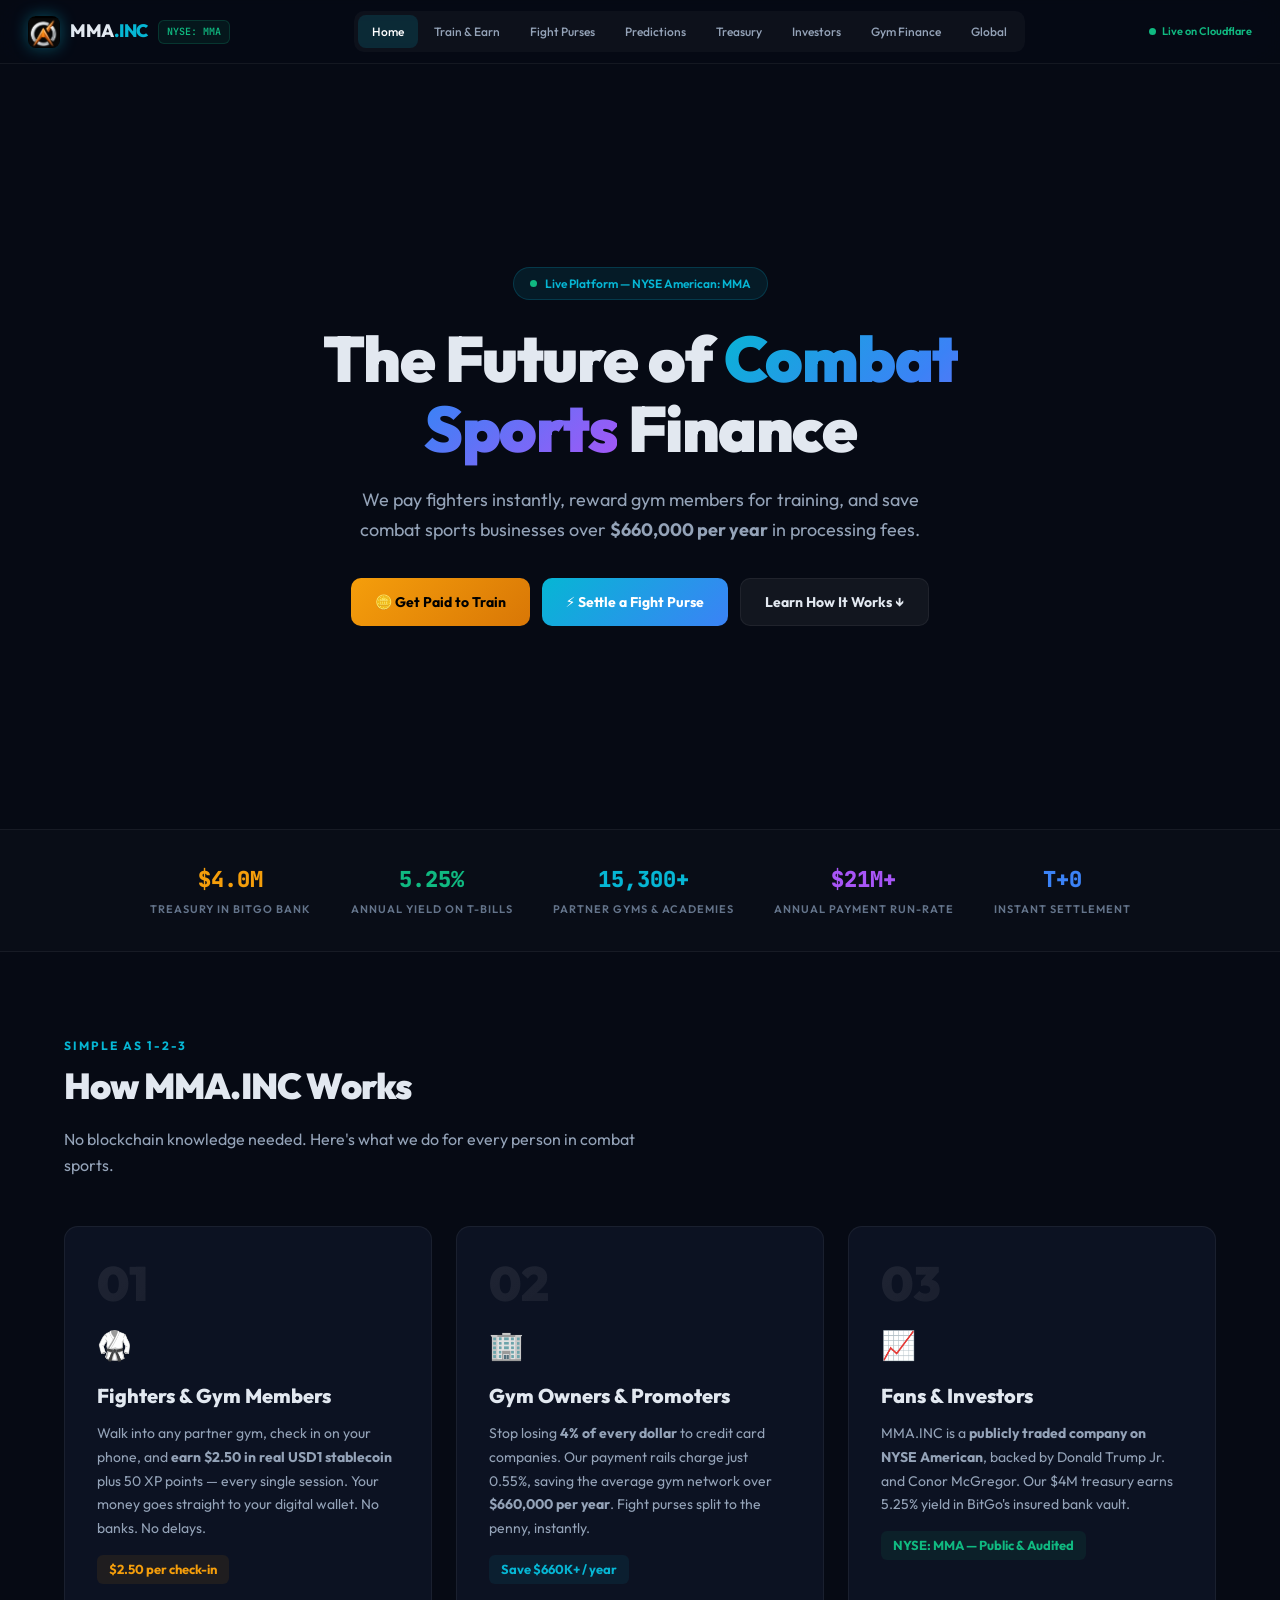
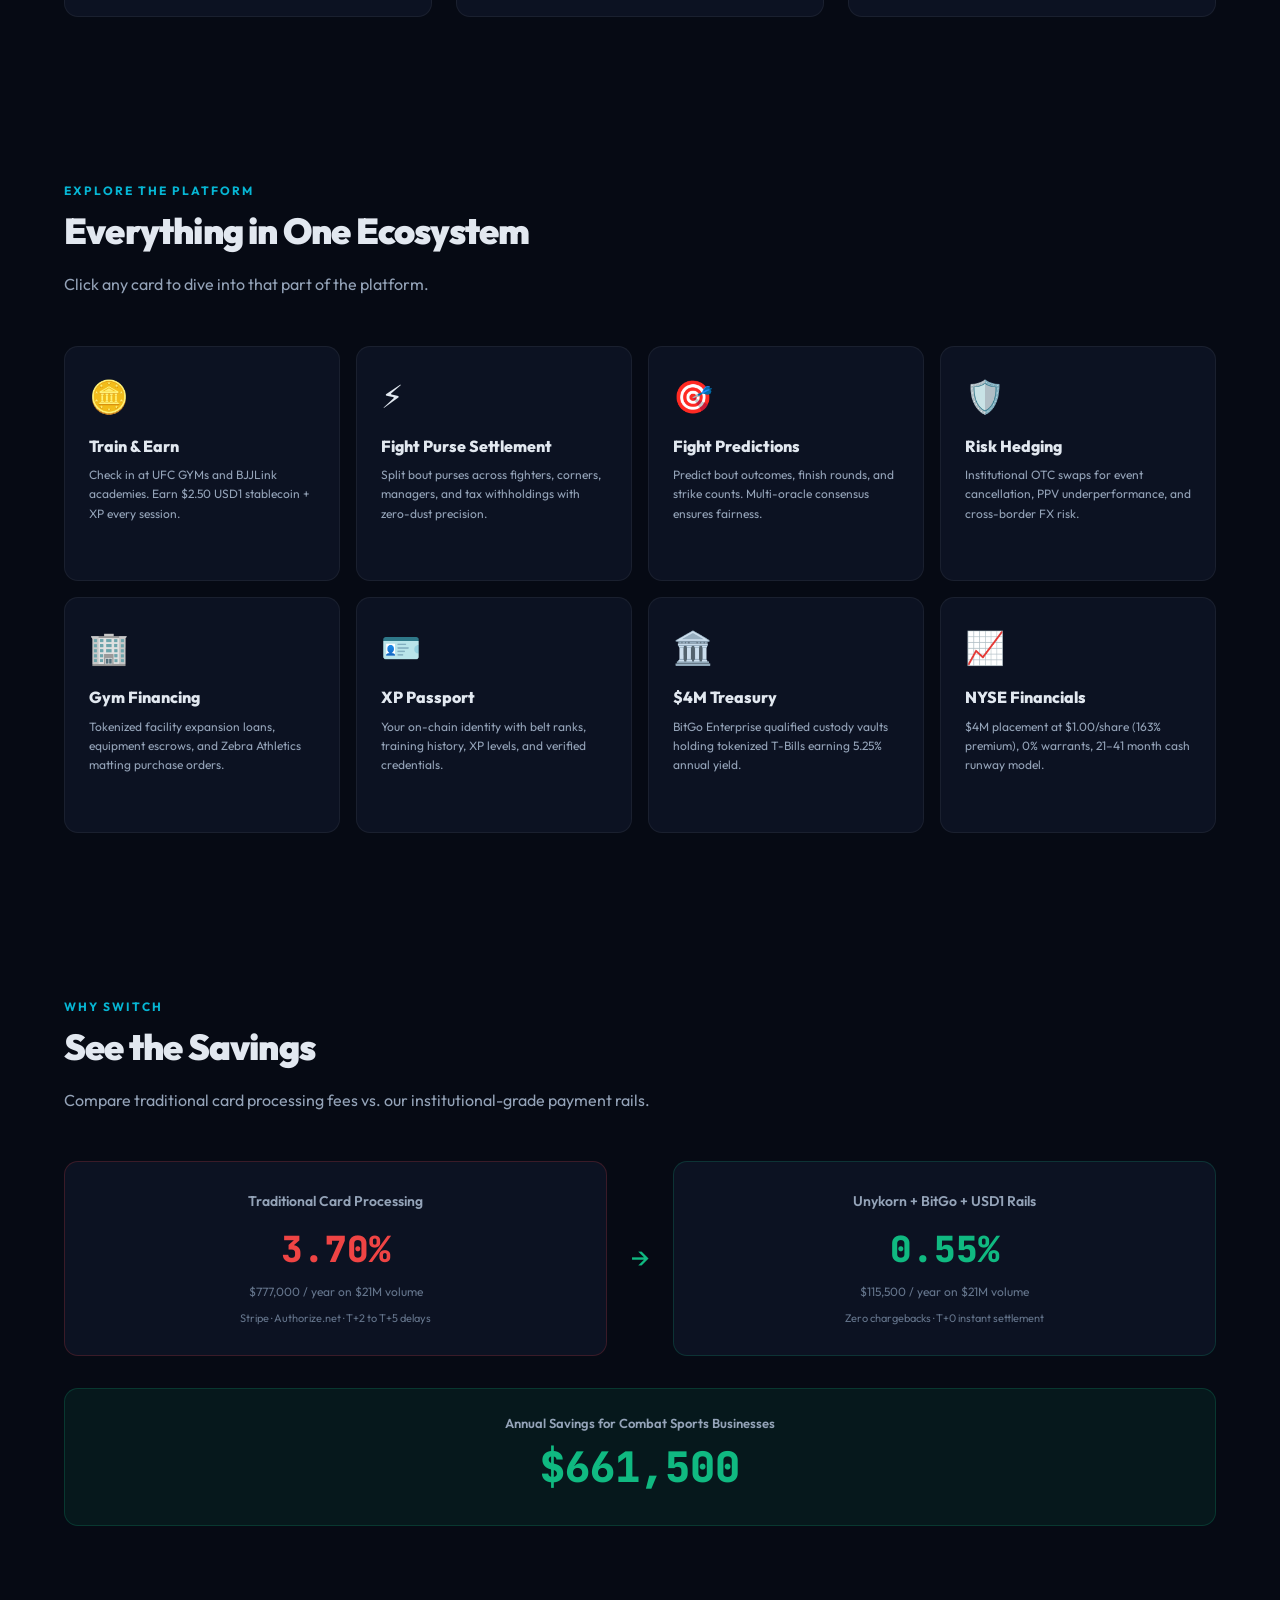
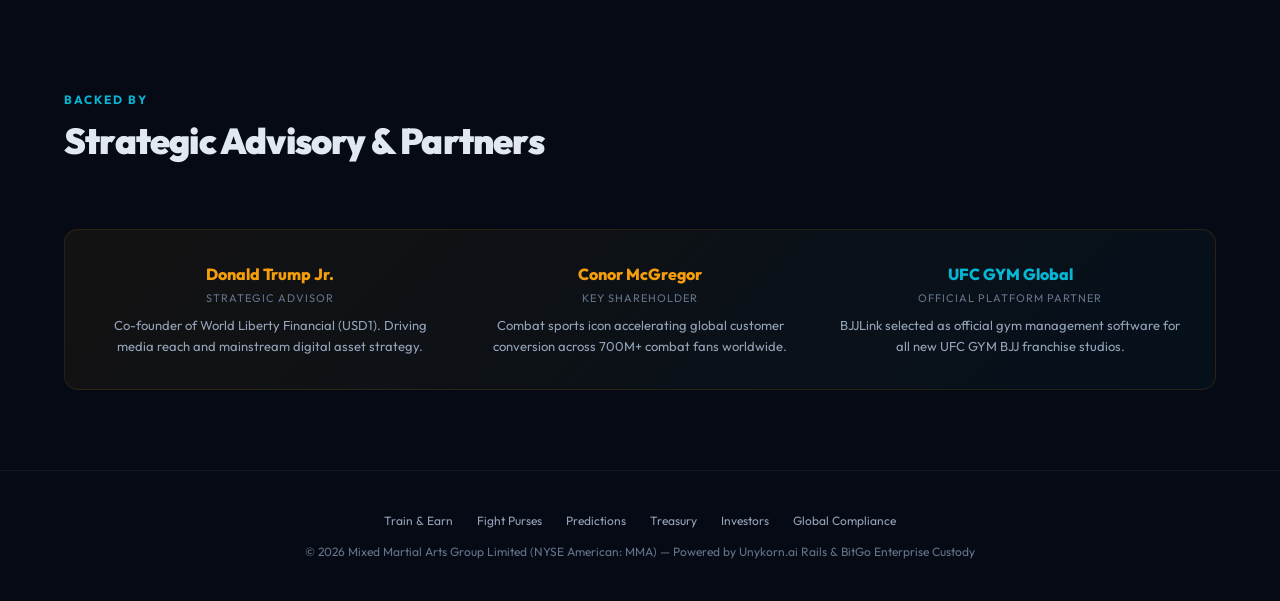
==== commit a49013a4: "Rewrite homepage: premium newbie-friendly UI with sticky nav, interactive explore grid, savings visu" ====
--- a/web/index.html
+++ b/web/index.html
@@ -3,366 +3,578 @@
 <head>
     <meta charset="UTF-8">
     <meta name="viewport" content="width=device-width, initial-scale=1.0">
-    <title>MMA.INC x Unykorn.ai x BitGo Enterprise — Institutional Combat Sports Platform</title>
+    <title>MMA.INC — The Future of Combat Sports Finance | Powered by Unykorn.ai & BitGo</title>
+    <meta name="description" content="MMA.INC (NYSE: MMA) powers the $21M+ global combat sports economy with instant fighter payments, gym rewards, and institutional-grade digital finance.">
     <link rel="icon" type="image/png" href="assets/gate_mark_reverted.png">
     <link rel="preconnect" href="https://fonts.googleapis.com">
     <link rel="preconnect" href="https://fonts.gstatic.com" crossorigin>
     <link href="https://fonts.googleapis.com/css2?family=Outfit:wght@300;400;500;600;700;800;900&family=JetBrains+Mono:wght@400;500;600;700&display=swap" rel="stylesheet">
-    <link rel="stylesheet" href="styles.css">
     <style>
-        .easy-hero-card {
-            background: linear-gradient(135deg, rgba(13, 19, 33, 0.95), rgba(8, 12, 22, 0.98));
-            border: 1px solid rgba(6, 182, 212, 0.3);
-            border-radius: 18px;
-            padding: 36px;
-            margin-bottom: 28px;
-            box-shadow: 0 16px 40px rgba(0,0,0,0.6);
-            backdrop-filter: blur(12px);
-        }
-        .easy-action-grid {
-            display: grid;
-            grid-template-columns: repeat(4, 1fr);
-            gap: 16px;
-            margin-top: 24px;
-        }
-        .easy-action-btn {
-            background: rgba(255, 255, 255, 0.03);
-            border: 1px solid var(--border-color);
-            border-radius: 12px;
-            padding: 20px;
-            text-decoration: none;
-            color: var(--text-main);
+        /* ═══════════ RESET & TOKENS ═══════════ */
+        *, *::before, *::after { box-sizing: border-box; margin: 0; padding: 0; }
+        :root {
+            --bg-deep: #060a14;
+            --bg-card: #0c1222;
+            --bg-card-hover: #111b30;
+            --border: rgba(255,255,255,0.06);
+            --border-glow: rgba(6,182,212,0.25);
+            --text: #e2e8f0;
+            --text-dim: #94a3b8;
+            --text-faint: #64748b;
+            --gold: #f59e0b; --gold-bg: rgba(245,158,11,0.08);
+            --cyan: #06b6d4; --cyan-bg: rgba(6,182,212,0.08);
+            --green: #10b981; --green-bg: rgba(16,185,129,0.08);
+            --purple: #a855f7; --purple-bg: rgba(168,85,247,0.08);
+            --blue: #3b82f6; --blue-bg: rgba(59,130,246,0.08);
+            --indigo: #6366f1; --indigo-bg: rgba(99,102,241,0.08);
+            --red: #ef4444;
+            --teal: #14b8a6; --teal-bg: rgba(20,184,166,0.08);
+            --radius: 14px;
+            --nav-h: 64px;
+        }
+        html { scroll-behavior: smooth; }
+        body {
+            font-family: 'Outfit', system-ui, -apple-system, sans-serif;
+            background: var(--bg-deep);
+            color: var(--text);
+            line-height: 1.6;
+            overflow-x: hidden;
+        }
+        a { color: inherit; text-decoration: none; }
+
+        /* ═══════════ STICKY NAV ═══════════ */
+        .sticky-nav {
+            position: fixed; top: 0; left: 0; right: 0; z-index: 100;
+            height: var(--nav-h);
+            background: rgba(6,10,20,0.88);
+            backdrop-filter: blur(20px) saturate(1.8);
+            border-bottom: 1px solid var(--border);
+            display: flex; align-items: center; justify-content: space-between;
+            padding: 0 28px;
+            transition: box-shadow 0.3s ease;
+        }
+        .sticky-nav.scrolled { box-shadow: 0 4px 30px rgba(0,0,0,0.5); }
+        .nav-brand {
+            display: flex; align-items: center; gap: 10px;
+        }
+        .nav-brand img { height: 32px; width: 32px; border-radius: 8px; filter: drop-shadow(0 0 8px rgba(6,182,212,0.4)); }
+        .nav-brand-text { font-weight: 800; font-size: 18px; letter-spacing: -0.3px; }
+        .nav-brand-text span { color: var(--cyan); }
+        .nav-ticker {
+            font-family: 'JetBrains Mono', monospace;
+            font-size: 10px; font-weight: 600;
+            background: var(--green-bg); color: var(--green);
+            padding: 3px 8px; border-radius: 6px;
+            border: 1px solid rgba(16,185,129,0.2);
+        }
+
+        .nav-links {
+            display: flex; gap: 2px; align-items: center;
+            background: rgba(255,255,255,0.03); border-radius: 10px; padding: 4px;
+        }
+        .nav-links a {
+            font-size: 12px; font-weight: 500; padding: 7px 14px;
+            border-radius: 8px; color: var(--text-dim);
+            transition: all 0.2s ease; white-space: nowrap;
+        }
+        .nav-links a:hover { color: var(--text); background: rgba(255,255,255,0.06); }
+        .nav-links a.active { color: #fff; background: rgba(6,182,212,0.15); }
+
+        .nav-cta {
+            display: flex; align-items: center; gap: 10px;
+        }
+        .nav-status {
+            display: flex; align-items: center; gap: 6px;
+            font-size: 11px; color: var(--green); font-weight: 600;
+        }
+        .pulse { width: 7px; height: 7px; background: var(--green); border-radius: 50%; animation: pulse 2s infinite; }
+        @keyframes pulse { 0%,100% { box-shadow: 0 0 0 0 rgba(16,185,129,0.5); } 50% { box-shadow: 0 0 0 6px rgba(16,185,129,0); } }
+
+        /* ═══════════ PAGE BODY ═══════════ */
+        .page-body { padding-top: var(--nav-h); }
+
+        /* ═══════════ HERO ═══════════ */
+        .hero {
+            position: relative; min-height: 85vh;
+            display: flex; align-items: center; justify-content: center;
+            overflow: hidden;
+        }
+        .hero-video {
+            position: absolute; inset: 0; width: 100%; height: 100%;
+            object-fit: cover; opacity: 0.25; filter: blur(1px);
+        }
+        .hero-gradient {
+            position: absolute; inset: 0;
+            background: linear-gradient(180deg, rgba(6,10,20,0.3) 0%, rgba(6,10,20,0.85) 70%, var(--bg-deep) 100%);
+        }
+        .hero-content {
+            position: relative; z-index: 2; text-align: center;
+            max-width: 800px; padding: 40px 24px;
+        }
+        .hero-badge {
+            display: inline-flex; align-items: center; gap: 8px;
+            background: rgba(6,182,212,0.1); border: 1px solid rgba(6,182,212,0.2);
+            padding: 6px 16px; border-radius: 50px;
+            font-size: 12px; font-weight: 600; color: var(--cyan);
+            margin-bottom: 24px;
+        }
+        .hero h1 {
+            font-size: clamp(36px, 5.5vw, 64px); font-weight: 900;
+            line-height: 1.1; letter-spacing: -1.5px;
+            margin-bottom: 20px;
+        }
+        .hero h1 .grad {
+            background: linear-gradient(135deg, var(--cyan), var(--blue), var(--purple));
+            -webkit-background-clip: text; -webkit-text-fill-color: transparent;
+        }
+        .hero-sub {
+            font-size: 18px; color: var(--text-dim); max-width: 600px;
+            margin: 0 auto 32px; line-height: 1.7;
+        }
+        .hero-actions { display: flex; gap: 12px; justify-content: center; flex-wrap: wrap; }
+        .btn {
+            display: inline-flex; align-items: center; gap: 8px;
+            padding: 12px 24px; border-radius: 10px; font-weight: 700;
+            font-size: 14px; border: none; cursor: pointer;
             transition: all 0.25s ease;
-            display: flex;
-            flex-direction: column;
-            justify-content: space-between;
-        }
-        .easy-action-btn:hover {
-            transform: translateY(-4px);
-            box-shadow: 0 8px 24px rgba(0,0,0,0.4);
-        }
-        .easy-action-btn.btn-gold-card:hover { border-color: var(--c-gold); background: var(--c-gold-bg); }
-        .easy-action-btn.btn-cyan-card:hover { border-color: var(--c-cyan); background: var(--c-cyan-bg); }
-        .easy-action-btn.btn-purple-card:hover { border-color: var(--c-purple); background: var(--c-purple-bg); }
-        .easy-action-btn.btn-blue-card:hover { border-color: var(--c-blue); background: var(--c-blue-bg); }
-        .dns-helper-alert {
-            background: rgba(245, 158, 11, 0.08);
-            border: 1px solid rgba(245, 158, 11, 0.35);
-            border-radius: 12px;
-            padding: 16px 20px;
-            margin-bottom: 24px;
-            display: flex;
-            justify-content: space-between;
-            align-items: center;
-            flex-wrap: wrap;
-            gap: 12px;
+        }
+        .btn-primary { background: linear-gradient(135deg, var(--cyan), var(--blue)); color: #fff; }
+        .btn-primary:hover { transform: translateY(-2px); box-shadow: 0 8px 24px rgba(6,182,212,0.3); }
+        .btn-gold { background: linear-gradient(135deg, var(--gold), #d97706); color: #000; }
+        .btn-gold:hover { transform: translateY(-2px); box-shadow: 0 8px 24px rgba(245,158,11,0.3); }
+        .btn-ghost {
+            background: rgba(255,255,255,0.05); color: var(--text);
+            border: 1px solid var(--border);
+        }
+        .btn-ghost:hover { background: rgba(255,255,255,0.1); transform: translateY(-2px); }
+
+        /* ═══════════ TRUST BAR ═══════════ */
+        .trust-bar {
+            display: flex; justify-content: center; gap: 40px; flex-wrap: wrap;
+            padding: 32px 24px; border-top: 1px solid var(--border);
+            border-bottom: 1px solid var(--border);
+            background: rgba(255,255,255,0.01);
+        }
+        .trust-item {
+            display: flex; flex-direction: column; align-items: center; gap: 4px;
+        }
+        .trust-val { font-size: 22px; font-weight: 800; font-family: 'JetBrains Mono', monospace; }
+        .trust-label { font-size: 11px; color: var(--text-faint); text-transform: uppercase; letter-spacing: 1px; font-weight: 600; }
+
+        /* ═══════════ SECTIONS ═══════════ */
+        .section { padding: 80px 24px; max-width: 1200px; margin: 0 auto; }
+        .section-label {
+            font-size: 12px; font-weight: 700; text-transform: uppercase;
+            letter-spacing: 2px; color: var(--cyan); margin-bottom: 8px;
+        }
+        .section-title { font-size: 36px; font-weight: 900; letter-spacing: -0.8px; margin-bottom: 12px; }
+        .section-desc { font-size: 16px; color: var(--text-dim); max-width: 600px; margin-bottom: 48px; }
+
+        /* ═══════════ HOW IT WORKS ═══════════ */
+        .how-grid {
+            display: grid; grid-template-columns: repeat(3, 1fr); gap: 24px;
+        }
+        .how-card {
+            background: var(--bg-card); border: 1px solid var(--border);
+            border-radius: var(--radius); padding: 32px;
+            transition: all 0.3s ease; position: relative; overflow: hidden;
+        }
+        .how-card::before {
+            content: ''; position: absolute; top: 0; left: 0; right: 0;
+            height: 3px; border-radius: var(--radius) var(--radius) 0 0;
+            transition: opacity 0.3s ease; opacity: 0;
+        }
+        .how-card:hover { transform: translateY(-4px); border-color: var(--border-glow); }
+        .how-card:hover::before { opacity: 1; }
+        .how-card:nth-child(1)::before { background: linear-gradient(90deg, var(--gold), #d97706); }
+        .how-card:nth-child(2)::before { background: linear-gradient(90deg, var(--cyan), var(--blue)); }
+        .how-card:nth-child(3)::before { background: linear-gradient(90deg, var(--green), var(--teal)); }
+        .how-num {
+            font-size: 48px; font-weight: 900; line-height: 1;
+            background: linear-gradient(135deg, rgba(255,255,255,0.08), rgba(255,255,255,0.02));
+            -webkit-background-clip: text; -webkit-text-fill-color: transparent;
+            margin-bottom: 16px;
+        }
+        .how-icon { font-size: 28px; margin-bottom: 12px; }
+        .how-card h3 { font-size: 20px; font-weight: 800; margin-bottom: 10px; }
+        .how-card p { font-size: 14px; color: var(--text-dim); line-height: 1.7; }
+        .how-highlight {
+            display: inline-block; margin-top: 14px;
+            font-size: 13px; font-weight: 700; padding: 4px 12px;
+            border-radius: 6px;
+        }
+
+        /* ═══════════ EXPLORE GRID ═══════════ */
+        .explore-grid {
+            display: grid; grid-template-columns: repeat(4, 1fr); gap: 16px;
+        }
+        .explore-card {
+            background: var(--bg-card); border: 1px solid var(--border);
+            border-radius: var(--radius); padding: 24px;
+            transition: all 0.3s ease; cursor: pointer;
+            display: flex; flex-direction: column; justify-content: space-between;
+            min-height: 200px; position: relative; overflow: hidden;
+        }
+        .explore-card:hover { transform: translateY(-4px); }
+        .explore-card .ec-icon { font-size: 32px; margin-bottom: 12px; }
+        .explore-card h4 { font-size: 16px; font-weight: 800; margin-bottom: 6px; }
+        .explore-card p { font-size: 12px; color: var(--text-dim); line-height: 1.6; flex-grow: 1; }
+        .explore-card .ec-link {
+            font-size: 12px; font-weight: 700; margin-top: 14px;
+            display: flex; align-items: center; gap: 4px;
+            opacity: 0; transform: translateX(-8px);
+            transition: all 0.3s ease;
+        }
+        .explore-card:hover .ec-link { opacity: 1; transform: translateX(0); }
+
+        .ec-gold:hover { border-color: var(--gold); background: var(--gold-bg); }
+        .ec-gold .ec-link { color: var(--gold); }
+        .ec-cyan:hover { border-color: var(--cyan); background: var(--cyan-bg); }
+        .ec-cyan .ec-link { color: var(--cyan); }
+        .ec-purple:hover { border-color: var(--purple); background: var(--purple-bg); }
+        .ec-purple .ec-link { color: var(--purple); }
+        .ec-indigo:hover { border-color: var(--indigo); background: var(--indigo-bg); }
+        .ec-indigo .ec-link { color: var(--indigo); }
+        .ec-green:hover { border-color: var(--green); background: var(--green-bg); }
+        .ec-green .ec-link { color: var(--green); }
+        .ec-blue:hover { border-color: var(--blue); background: var(--blue-bg); }
+        .ec-blue .ec-link { color: var(--blue); }
+        .ec-teal:hover { border-color: var(--teal); background: var(--teal-bg); }
+        .ec-teal .ec-link { color: var(--teal); }
+
+        /* ═══════════ ADVISORY BANNER ═══════════ */
+        .advisory-strip {
+            background: linear-gradient(135deg, rgba(245,158,11,0.06), rgba(6,182,212,0.04));
+            border: 1px solid rgba(245,158,11,0.12);
+            border-radius: var(--radius); padding: 32px;
+            display: grid; grid-template-columns: repeat(3, 1fr); gap: 24px;
+            margin-top: 60px;
+        }
+        .adv-person { text-align: center; }
+        .adv-person h4 { font-size: 16px; font-weight: 800; color: var(--gold); }
+        .adv-person .adv-role { font-size: 11px; color: var(--text-faint); text-transform: uppercase; letter-spacing: 1px; margin-top: 2px; }
+        .adv-person p { font-size: 13px; color: var(--text-dim); margin-top: 8px; }
+
+        /* ═══════════ SAVINGS SECTION ═══════════ */
+        .savings-visual {
+            display: grid; grid-template-columns: 1fr auto 1fr; gap: 24px; align-items: center;
+            margin-top: 40px;
+        }
+        .sv-box {
+            background: var(--bg-card); border: 1px solid var(--border);
+            border-radius: var(--radius); padding: 28px; text-align: center;
+        }
+        .sv-box h4 { font-size: 14px; font-weight: 600; color: var(--text-dim); margin-bottom: 8px; }
+        .sv-rate { font-size: 36px; font-weight: 900; font-family: 'JetBrains Mono', monospace; }
+        .sv-sub { font-size: 12px; color: var(--text-faint); margin-top: 4px; }
+        .sv-arrow { font-size: 28px; color: var(--green); animation: arrowBounce 1.5s infinite; }
+        @keyframes arrowBounce { 0%,100% { transform: translateX(0); } 50% { transform: translateX(6px); } }
+
+        .savings-result {
+            text-align: center; margin-top: 32px;
+            background: var(--green-bg); border: 1px solid rgba(16,185,129,0.2);
+            border-radius: var(--radius); padding: 24px;
+        }
+        .savings-result .sr-label { font-size: 13px; font-weight: 600; color: var(--text-dim); }
+        .savings-result .sr-val {
+            font-size: 42px; font-weight: 900; color: var(--green);
+            font-family: 'JetBrains Mono', monospace;
+        }
+
+        /* ═══════════ FOOTER ═══════════ */
+        .site-footer {
+            border-top: 1px solid var(--border);
+            padding: 40px 24px; text-align: center;
+            font-size: 12px; color: var(--text-faint);
+        }
+        .footer-links { display: flex; gap: 24px; justify-content: center; margin-bottom: 12px; }
+        .footer-links a { color: var(--text-dim); transition: color 0.2s; }
+        .footer-links a:hover { color: var(--cyan); }
+
+        /* ═══════════ RESPONSIVE ═══════════ */
+        @media (max-width: 900px) {
+            .how-grid, .explore-grid { grid-template-columns: repeat(2, 1fr); }
+            .advisory-strip { grid-template-columns: 1fr; }
+            .savings-visual { grid-template-columns: 1fr; }
+            .sv-arrow { transform: rotate(90deg); justify-self: center; }
+            .nav-links { display: none; }
+        }
+        @media (max-width: 600px) {
+            .how-grid, .explore-grid { grid-template-columns: 1fr; }
+            .trust-bar { gap: 20px; }
         }
     </style>
 </head>
-<body class="dark-theme">
-    <div class="app-layout">
-        <!-- Top Telemetry Header with Official Logo -->
-        <header class="top-nav">
-            <div class="brand-group">
-                <a href="index.html" class="logo-box">
-                    <img src="assets/gate_mark_reverted.png" alt="Unykorn Logo" class="logo-img">
-                    <span class="logo-text">MMA<span class="highlight">.INC</span></span>
-                    <span class="sub-badge" id="stockPriceTag">NYSE: MMA $0.47</span>
-                </a>
-                <div class="divider"></div>
-                <div class="powered-by">
-                    <span class="powered-label">ORCHESTRATION</span>
-                    <span class="powered-val">UNYKORN.AI RAILS</span>
-                </div>
-                <div class="divider"></div>
-                <div class="powered-by">
-                    <span class="powered-label">QUALIFIED CUSTODY</span>
-                    <span class="powered-val bitgo-glow">BITGO ENTERPRISE</span>
-                </div>
-                <div class="divider"></div>
-                <div class="powered-by">
-                    <span class="powered-label">TRANSACTIONAL STABLECOIN</span>
-                    <span class="powered-val text-gold">USD1 (WORLD LIBERTY)</span>
-                </div>
-            </div>
-
-            <div class="header-metrics">
-                <div class="metric-chip">
-                    <span class="chip-label">TREASURY FLOAT (T-BILLS)</span>
-                    <span class="chip-val text-gold" id="headerTreasuryVal">$4,000,000.00</span>
-                </div>
-                <div class="metric-chip">
-                    <span class="chip-label">DAILY YIELD (5.25%)</span>
-                    <span class="chip-val text-green" id="headerDailyYield">+$575.34 / day</span>
-                </div>
-                <div class="metric-chip">
-                    <span class="chip-label">TOTAL CAPITAL ACCESS</span>
-                    <span class="chip-val text-cyan" id="headerCapitalAccess">$10.25M USD</span>
-                </div>
-                <div class="system-status-indicator">
-                    <span class="pulse-dot"></span>
-                    <span>ALL RAILS LIVE</span>
-                </div>
-            </div>
-        </header>
-
-        <!-- Main Navigation Bar with Links to All Pages -->
-        <nav class="sub-nav">
-            <div class="nav-tabs">
-                <a href="index.html" class="nav-link active"><span class="tab-icon">🏠</span> Overview</a>
-                <a href="purses.html" class="nav-link"><span class="tab-icon">⚡</span> Purse Settlement</a>
-                <a href="train-to-earn.html" class="nav-link tab-gold"><span class="tab-icon">🪙</span> USD1 & UFC GYM</a>
-                <a href="prediction-markets.html" class="nav-link tab-purple"><span class="tab-icon">🎯</span> Prediction Markets</a>
-                <a href="institutional-hedging.html" class="nav-link tab-indigo"><span class="tab-icon">🛡️</span> Institutional Hedging</a>
-                <a href="rwa-financing.html" class="nav-link"><span class="tab-icon">🏢</span> Gym RWA Escrow</a>
-                <a href="xp-passport.html" class="nav-link"><span class="tab-icon">🪪</span> XP Passport</a>
-                <a href="treasury.html" class="nav-link tab-blue"><span class="tab-icon">🏛️</span> BitGo Treasury</a>
-                <a href="investors.html" class="nav-link"><span class="tab-icon">📈</span> MMA (NYSE) & Model</a>
-                <a href="compliance.html" class="nav-link tab-teal"><span class="tab-icon">🌐</span> Compliance</a>
-            </div>
-        </nav>
-
-        <!-- Main Content Area -->
-        <main class="main-viewport">
-
-            <!-- Cloudflare Live DNS Alert Banner -->
-            <div class="dns-helper-alert">
-                <div style="display:flex;align-items:center;gap:12px;">
-                    <span style="font-size:22px;">🌐</span>
-                    <div>
-                        <strong style="color:var(--c-gold);font-size:14px;">Cloudflare Tunnel Ingress Configured for mma.unykorn.ai</strong>
-                        <div style="font-size:12px;color:var(--text-muted);margin-top:2px;">
-                            Local port <strong>8888</strong> is connected to Cloudflare Tunnel <code style="color:var(--c-cyan);">6eaf5d3b-6aa1-448e-a8a9-a6def5534996</code>.
-                        </div>
-                    </div>
-                </div>
-                <div style="display:flex;gap:8px;">
-                    <a href="https://dash.cloudflare.com/07bcc4a189ef176261b818409c95891f/unykorn.ai/dns/records" target="_blank" class="btn btn-outline btn-sm">
-                        ⚙️ Add CNAME in Cloudflare DNS ➔
-                    </a>
-                </div>
-            </div>
-
-            <!-- Hero Video Banner with Real MMA Fight Reel -->
-            <div class="hero-video-banner">
-                <video autoplay loop muted playsinline class="hero-video-elem" id="heroFightVideo">
-                    <source src="assets/generate_a_real_mma_fight_for.mp4" type="video/mp4">
-                    <source src="assets/use_our_logos_and_colors_and_h.mp4" type="video/mp4">
-                </video>
-                <div class="hero-video-overlay">
-                    <span class="hero-tagline">⚡ Real Combat Sports Economy • Institutional Web3 Rails</span>
-                    <h1 class="hero-title">Powering the $21M+ Global Combat Economy</h1>
-                    <p class="hero-desc">
-                        Bridging <strong>Mixed Martial Arts Group Limited (NYSE American: MMA)</strong>, <strong>World Liberty Financial USD1 Stablecoin</strong>, and <strong>BitGo Enterprise Qualified Custody</strong> across 15,300+ gyms, UFC GYM franchise studios, and live worldwide fight cards.
+<body>
+
+    <!-- ═══════════ STICKY NAVIGATION ═══════════ -->
+    <nav class="sticky-nav" id="stickyNav">
+        <div class="nav-brand">
+            <a href="index.html" style="display:flex;align-items:center;gap:10px;">
+                <img src="assets/gate_mark_reverted.png" alt="Unykorn Logo">
+                <span class="nav-brand-text">MMA<span>.INC</span></span>
+            </a>
+            <span class="nav-ticker">NYSE: MMA</span>
+        </div>
+
+        <div class="nav-links">
+            <a href="index.html" class="active">Home</a>
+            <a href="train-to-earn.html">Train & Earn</a>
+            <a href="purses.html">Fight Purses</a>
+            <a href="prediction-markets.html">Predictions</a>
+            <a href="treasury.html">Treasury</a>
+            <a href="investors.html">Investors</a>
+            <a href="rwa-financing.html">Gym Finance</a>
+            <a href="compliance.html">Global</a>
+        </div>
+
+        <div class="nav-cta">
+            <div class="nav-status"><span class="pulse"></span> Live on Cloudflare</div>
+        </div>
+    </nav>
+
+    <div class="page-body">
+
+        <!-- ═══════════ HERO ═══════════ -->
+        <section class="hero">
+            <video autoplay loop muted playsinline class="hero-video">
+                <source src="assets/generate_a_real_mma_fight_for.mp4" type="video/mp4">
+            </video>
+            <div class="hero-gradient"></div>
+            <div class="hero-content">
+                <div class="hero-badge">
+                    <span class="pulse"></span>
+                    Live Platform — NYSE American: MMA
+                </div>
+                <h1>The Future of <span class="grad">Combat Sports</span> Finance</h1>
+                <p class="hero-sub">
+                    We pay fighters instantly, reward gym members for training, 
+                    and save combat sports businesses over <strong>$660,000 per year</strong> in processing fees.
+                </p>
+                <div class="hero-actions">
+                    <a href="train-to-earn.html" class="btn btn-gold">🪙 Get Paid to Train</a>
+                    <a href="purses.html" class="btn btn-primary">⚡ Settle a Fight Purse</a>
+                    <a href="#how-it-works" class="btn btn-ghost">Learn How It Works ↓</a>
+                </div>
+            </div>
+        </section>
+
+        <!-- ═══════════ TRUST BAR ═══════════ -->
+        <div class="trust-bar">
+            <div class="trust-item">
+                <span class="trust-val" style="color:var(--gold);">$4.0M</span>
+                <span class="trust-label">Treasury in BitGo Bank</span>
+            </div>
+            <div class="trust-item">
+                <span class="trust-val" style="color:var(--green);">5.25%</span>
+                <span class="trust-label">Annual Yield on T-Bills</span>
+            </div>
+            <div class="trust-item">
+                <span class="trust-val" style="color:var(--cyan);">15,300+</span>
+                <span class="trust-label">Partner Gyms & Academies</span>
+            </div>
+            <div class="trust-item">
+                <span class="trust-val" style="color:var(--purple);">$21M+</span>
+                <span class="trust-label">Annual Payment Run-Rate</span>
+            </div>
+            <div class="trust-item">
+                <span class="trust-val" style="color:var(--blue);">T+0</span>
+                <span class="trust-label">Instant Settlement</span>
+            </div>
+        </div>
+
+        <!-- ═══════════ HOW IT WORKS ═══════════ -->
+        <section class="section" id="how-it-works">
+            <span class="section-label">Simple as 1-2-3</span>
+            <h2 class="section-title">How MMA.INC Works</h2>
+            <p class="section-desc">No blockchain knowledge needed. Here's what we do for every person in combat sports.</p>
+
+            <div class="how-grid">
+                <div class="how-card">
+                    <div class="how-num">01</div>
+                    <div class="how-icon">🥋</div>
+                    <h3>Fighters & Gym Members</h3>
+                    <p>
+                        Walk into any partner gym, check in on your phone, and <strong>earn $2.50 in real USD1 stablecoin</strong> plus 50 XP points — every single session. Your money goes straight to your digital wallet. No banks. No delays.
                     </p>
-                    <div style="display:flex;gap:12px;margin-top:16px;">
-                        <a href="train-to-earn.html" class="btn btn-gold">🪙 "Train-to-Earn" USD1 Portal</a>
-                        <a href="purses.html" class="btn btn-primary">⚡ Settle Fight Purse</a>
-                        <a href="investors.html" class="btn btn-outline">📈 View NYSE Financials</a>
-                    </div>
-                </div>
-            </div>
-
-            <!-- Easy 3-Step "Plain English" Guide -->
-            <div class="easy-hero-card">
-                <div style="display:flex;justify-content:space-between;align-items:center;border-bottom:1px solid var(--border-color);padding-bottom:16px;">
-                    <div>
-                        <span class="badge badge-warning" style="font-size:11px;">Beginner Friendly</span>
-                        <h2 style="font-size:24px;font-weight:900;margin-top:6px;">MMA.INC & Unykorn Explained in 30 Seconds</h2>
-                    </div>
-                    <span style="font-size:13px;color:var(--text-muted);">No blockchain background required</span>
-                </div>
-
-                <div class="beginner-steps-grid" style="margin-top:20px;">
-                    <!-- Step 1 -->
-                    <div class="beginner-step-box">
-                        <div class="step-number">01</div>
-                        <div class="step-heading text-gold">For Gym Members & Students</div>
-                        <div class="step-text">
-                            <strong>"Get Paid to Train":</strong> Check in to train at verified UFC GYMs or BJJLink academies and automatically earn <strong>$2.50 in USD1 cash rewards</strong> and XP level points on your smartphone.
-                        </div>
-                    </div>
-
-                    <!-- Step 2 -->
-                    <div class="beginner-step-box">
-                        <div class="step-number">02</div>
-                        <div class="step-heading text-cyan">For Gym Owners & Promoters</div>
-                        <div class="step-text">
-                            <strong>Save 4% in Card Fees:</strong> Gyms save over <strong>$660,000/year</strong> by ditching high credit card fees. Fight purses disburse to fighters, coaches, and managers instantly with exact penny-perfect splits.
-                        </div>
-                    </div>
-
-                    <!-- Step 3 -->
-                    <div class="beginner-step-box">
-                        <div class="step-number">03</div>
-                        <div class="step-heading text-green">For Fight Fans & Investors</div>
-                        <div class="step-text">
-                            <strong>Institutional Safety:</strong> A publicly traded company (NYSE: MMA) backed by <strong>Donald Trump Jr.</strong> and <strong>Conor McGregor</strong>, with a $4M cash vault earning 5.25% interest inside BitGo Bank.
-                        </div>
-                    </div>
-                </div>
-
-                <!-- 4 Easy Action Buttons -->
-                <div class="easy-action-grid">
-                    <a href="train-to-earn.html" class="easy-action-btn btn-gold-card">
-                        <div>
-                            <span style="font-size:24px;">🪙</span>
-                            <h4 style="font-size:15px;font-weight:800;margin-top:8px;">Get Paid to Train</h4>
-                            <p style="font-size:12px;color:var(--text-muted);margin-top:4px;">Log a check-in and earn $2.50 USD1.</p>
-                        </div>
-                        <span class="text-gold" style="font-size:12px;font-weight:700;margin-top:10px;">Try Simulator ➔</span>
-                    </a>
-
-                    <a href="purses.html" class="easy-action-btn btn-cyan-card">
-                        <div>
-                            <span style="font-size:24px;">⚡</span>
-                            <h4 style="font-size:15px;font-weight:800;margin-top:8px;">Purse Settlement</h4>
-                            <p style="font-size:12px;color:var(--text-muted);margin-top:4px;">10,000 BPS zero-dust split execution.</p>
-                        </div>
-                        <span class="text-cyan" style="font-size:12px;font-weight:700;margin-top:10px;">Settle Fight ➔</span>
-                    </a>
-
-                    <a href="prediction-markets.html" class="easy-action-btn btn-purple-card">
-                        <div>
-                            <span style="font-size:24px;">🎯</span>
-                            <h4 style="font-size:15px;font-weight:800;margin-top:8px;">Fan Prediction Pools</h4>
-                            <p style="font-size:12px;color:var(--text-muted);margin-top:4px;">Predict fight finishes & strike counts.</p>
-                        </div>
-                        <span class="text-purple" style="font-size:12px;font-weight:700;margin-top:10px;">Pick Winners ➔</span>
-                    </a>
-
-                    <a href="treasury.html" class="easy-action-btn btn-blue-card">
-                        <div>
-                            <span style="font-size:24px;">🏛️</span>
-                            <h4 style="font-size:15px;font-weight:800;margin-top:8px;">BitGo $4.0M Treasury</h4>
-                            <p style="font-size:12px;color:var(--text-muted);margin-top:4px;">Tokenized T-Bills earning 5.25% yield.</p>
-                        </div>
-                        <span class="text-blue" style="font-size:12px;font-weight:700;margin-top:10px;">View Vaults ➔</span>
-                    </a>
-                </div>
-            </div>
-
-            <!-- Interactive 8-Corner Octagon Arena Visualizer -->
-            <section class="octagon-section">
-                <div class="card-title">
-                    <div>
-                        <h2 style="font-size:22px;font-weight:800;">🏟️ The 8-Corner Combat Sports Ecosystem (Octagon Arena)</h2>
-                        <p class="subtitle">Click any corner of the Octagon to access that specific operational desk</p>
-                    </div>
-                    <span class="badge badge-info">Octagon Architecture</span>
-                </div>
-
-                <div class="octagon-grid">
-                    <!-- Corner 1: Purses -->
-                    <div class="octagon-card">
-                        <div>
-                            <span class="octagon-corner-tag text-cyan">Corner 01 • Smart Rails</span>
-                            <h3 class="octagon-card-title">Bout Purse Splitting</h3>
-                            <p class="octagon-card-desc">10,000 BPS zero-dust split contract with instant BitGo MPC payouts to fighters, corners, and state tax withholdings.</p>
-                        </div>
-                        <a href="purses.html" class="octagon-action-link text-cyan">Enter Purse Desk ➔</a>
-                    </div>
-
-                    <!-- Corner 2: USD1 Train-to-Earn -->
-                    <div class="octagon-card" style="border-color:rgba(245,158,11,0.3);">
-                        <div>
-                            <span class="octagon-corner-tag text-gold">Corner 02 • Stablecoin</span>
-                            <h3 class="octagon-card-title">USD1 "Train-to-Earn"</h3>
-                            <p class="octagon-card-desc">World Liberty Financial USD1 rewards ($2.50/check-in) across 15,300+ academies and UFC GYM BJJ studios.</p>
-                        </div>
-                        <a href="train-to-earn.html" class="octagon-action-link text-gold">Enter Train Portal ➔</a>
-                    </div>
-
-                    <!-- Corner 3: UFC GYM Partnership -->
-                    <div class="octagon-card">
-                        <div>
-                            <span class="octagon-corner-tag text-cyan">Corner 03 • Global Enterprise</span>
-                            <h3 class="octagon-card-title">UFC GYM BJJLink Admin+</h3>
-                            <p class="octagon-card-desc">Official software powering all new UFC GYM BJJ franchise studios, automated billing, and athlete tracking.</p>
-                        </div>
-                        <a href="train-to-earn.html" class="octagon-action-link text-cyan">Explore Franchise ➔</a>
-                    </div>
-
-                    <!-- Corner 4: Oracles -->
-                    <div class="octagon-card" style="border-color:rgba(168,85,247,0.3);">
-                        <div>
-                            <span class="octagon-corner-tag text-purple">Corner 04 • Multi-Oracle</span>
-                            <h3 class="octagon-card-title">3-of-4 Signature Quorum</h3>
-                            <p class="octagon-card-desc">Athletic commission scorecards, ringside APIs, cage sensors, and broadcaster feeds with a 5-min dispute window.</p>
-                        </div>
-                        <a href="prediction-markets.html" class="octagon-action-link text-purple">View Telemetry ➔</a>
-                    </div>
-
-                    <!-- Corner 5: Prediction Markets -->
-                    <div class="octagon-card" style="border-color:rgba(168,85,247,0.3);">
-                        <div>
-                            <span class="octagon-corner-tag text-purple">Corner 05 • Fan Engagement</span>
-                            <h3 class="octagon-card-title">Fan Prediction Pools</h3>
-                            <p class="octagon-card-desc">Predict bout winners, finish rounds, and strike totals with 1.5% protocol fee collection and XP multipliers.</p>
-                        </div>
-                        <a href="prediction-markets.html" class="octagon-action-link text-purple">Open Markets ➔</a>
-                    </div>
-
-                    <!-- Corner 6: Institutional Hedging -->
-                    <div class="octagon-card" style="border-color:rgba(99,102,241,0.3);">
-                        <div>
-                            <span class="octagon-corner-tag text-indigo">Corner 06 • Risk Desk</span>
-                            <h3 class="octagon-card-title">Susquehanna OTC Hedging</h3>
-                            <p class="octagon-card-desc">ISDA 2002 swaps for Main Event Cancellations, PPV Underperformance, and JPY/THB FX risk with zero-unwrap margin.</p>
-                        </div>
-                        <a href="institutional-hedging.html" class="octagon-action-link text-indigo">Open OTC Desk ➔</a>
-                    </div>
-
-                    <!-- Corner 7: Zebra PO Financing -->
-                    <div class="octagon-card">
-                        <div>
-                            <span class="octagon-corner-tag text-green">Corner 07 • Real-World Assets</span>
-                            <h3 class="octagon-card-title">Zebra Equipment POs</h3>
-                            <p class="octagon-card-desc">Milestone escrows for Zebra Athletics matting manufacturing and TrainAlta academy facility fitouts.</p>
-                        </div>
-                        <a href="rwa-financing.html" class="octagon-action-link text-green">View Escrows ➔</a>
-                    </div>
-
-                    <!-- Corner 8: Qualified Treasury -->
-                    <div class="octagon-card" style="border-color:rgba(59,130,246,0.3);">
-                        <div>
-                            <span class="octagon-corner-tag text-blue">Corner 08 • Qualified Custody</span>
-                            <h3 class="octagon-card-title">BitGo $4.0M Treasury</h3>
-                            <p class="octagon-card-desc">OCC-regulated Trust Bank holding the $4.0M private placement cash in tokenized T-Bills earning +$210,000/year.</p>
-                        </div>
-                        <a href="treasury.html" class="octagon-action-link text-blue">Open Treasury ➔</a>
-                    </div>
-                </div>
-            </section>
-
-            <!-- Live Telemetry Section -->
-            <div class="two-col-layout">
-                <!-- Left: Recent Bouts & Settlements -->
-                <div class="col card card-glass">
-                    <div class="card-title">
-                        <h3>⚡ Live Bout Settlement Feed</h3>
-                        <a href="purses.html" style="font-size:12px;color:var(--c-cyan);text-decoration:none;">View All Bouts ➔</a>
-                    </div>
-                    <div class="bout-list" id="boutListContainer">
-                        <!-- Populated via JS -->
-                    </div>
-                </div>
-
-                <!-- Right: Active Prediction Pools & Oracle Consensus -->
-                <div class="col card card-glass">
-                    <div class="card-title">
-                        <h3>📡 Live Oracle Quorum & Prediction Pools</h3>
-                        <a href="prediction-markets.html" style="font-size:12px;color:var(--c-purple);text-decoration:none;">Open Market Desk ➔</a>
-                    </div>
-                    <div class="pred-markets-list" id="predMarketsContainer">
-                        <!-- Populated via JS -->
-                    </div>
-                </div>
-            </div>
-
-        </main>
+                    <span class="how-highlight" style="background:var(--gold-bg);color:var(--gold);">$2.50 per check-in</span>
+                </div>
+
+                <div class="how-card">
+                    <div class="how-num">02</div>
+                    <div class="how-icon">🏢</div>
+                    <h3>Gym Owners & Promoters</h3>
+                    <p>
+                        Stop losing <strong>4% of every dollar</strong> to credit card companies. Our payment rails charge just 0.55%, saving the average gym network over <strong>$660,000 per year</strong>. Fight purses split to the penny, instantly.
+                    </p>
+                    <span class="how-highlight" style="background:var(--cyan-bg);color:var(--cyan);">Save $660K+ / year</span>
+                </div>
+
+                <div class="how-card">
+                    <div class="how-num">03</div>
+                    <div class="how-icon">📈</div>
+                    <h3>Fans & Investors</h3>
+                    <p>
+                        MMA.INC is a <strong>publicly traded company on NYSE American</strong>, backed by Donald Trump Jr. and Conor McGregor. Our $4M treasury earns 5.25% yield in BitGo's insured bank vault.
+                    </p>
+                    <span class="how-highlight" style="background:var(--green-bg);color:var(--green);">NYSE: MMA — Public & Audited</span>
+                </div>
+            </div>
+        </section>
+
+        <!-- ═══════════ EXPLORE PLATFORM ═══════════ -->
+        <section class="section">
+            <span class="section-label">Explore the Platform</span>
+            <h2 class="section-title">Everything in One Ecosystem</h2>
+            <p class="section-desc">Click any card to dive into that part of the platform.</p>
+
+            <div class="explore-grid">
+                <a href="train-to-earn.html" class="explore-card ec-gold">
+                    <div>
+                        <div class="ec-icon">🪙</div>
+                        <h4>Train & Earn</h4>
+                        <p>Check in at UFC GYMs and BJJLink academies. Earn $2.50 USD1 stablecoin + XP every session.</p>
+                    </div>
+                    <div class="ec-link">Try the Simulator →</div>
+                </a>
+
+                <a href="purses.html" class="explore-card ec-cyan">
+                    <div>
+                        <div class="ec-icon">⚡</div>
+                        <h4>Fight Purse Settlement</h4>
+                        <p>Split bout purses across fighters, corners, managers, and tax withholdings with zero-dust precision.</p>
+                    </div>
+                    <div class="ec-link">Settle a Purse →</div>
+                </a>
+
+                <a href="prediction-markets.html" class="explore-card ec-purple">
+                    <div>
+                        <div class="ec-icon">🎯</div>
+                        <h4>Fight Predictions</h4>
+                        <p>Predict bout outcomes, finish rounds, and strike counts. Multi-oracle consensus ensures fairness.</p>
+                    </div>
+                    <div class="ec-link">Make a Pick →</div>
+                </a>
+
+                <a href="institutional-hedging.html" class="explore-card ec-indigo">
+                    <div>
+                        <div class="ec-icon">🛡️</div>
+                        <h4>Risk Hedging</h4>
+                        <p>Institutional OTC swaps for event cancellation, PPV underperformance, and cross-border FX risk.</p>
+                    </div>
+                    <div class="ec-link">View OTC Desk →</div>
+                </a>
+
+                <a href="rwa-financing.html" class="explore-card ec-green">
+                    <div>
+                        <div class="ec-icon">🏢</div>
+                        <h4>Gym Financing</h4>
+                        <p>Tokenized facility expansion loans, equipment escrows, and Zebra Athletics matting purchase orders.</p>
+                    </div>
+                    <div class="ec-link">View Escrows →</div>
+                </a>
+
+                <a href="xp-passport.html" class="explore-card ec-cyan">
+                    <div>
+                        <div class="ec-icon">🪪</div>
+                        <h4>XP Passport</h4>
+                        <p>Your on-chain identity with belt ranks, training history, XP levels, and verified credentials.</p>
+                    </div>
+                    <div class="ec-link">View Registry →</div>
+                </a>
+
+                <a href="treasury.html" class="explore-card ec-blue">
+                    <div>
+                        <div class="ec-icon">🏛️</div>
+                        <h4>$4M Treasury</h4>
+                        <p>BitGo Enterprise qualified custody vaults holding tokenized T-Bills earning 5.25% annual yield.</p>
+                    </div>
+                    <div class="ec-link">Open Treasury →</div>
+                </a>
+
+                <a href="investors.html" class="explore-card ec-gold">
+                    <div>
+                        <div class="ec-icon">📈</div>
+                        <h4>NYSE Financials</h4>
+                        <p>$4M placement at $1.00/share (163% premium), 0% warrants, 21–41 month cash runway model.</p>
+                    </div>
+                    <div class="ec-link">View Model →</div>
+                </a>
+            </div>
+        </section>
+
+        <!-- ═══════════ COST SAVINGS VISUAL ═══════════ -->
+        <section class="section">
+            <span class="section-label">Why Switch</span>
+            <h2 class="section-title">See the Savings</h2>
+            <p class="section-desc">Compare traditional card processing fees vs. our institutional-grade payment rails.</p>
+
+            <div class="savings-visual">
+                <div class="sv-box" style="border-color:rgba(239,68,68,0.2);">
+                    <h4>Traditional Card Processing</h4>
+                    <div class="sv-rate" style="color:var(--red);">3.70%</div>
+                    <div class="sv-sub">$777,000 / year on $21M volume</div>
+                    <div style="font-size:11px;color:var(--text-faint);margin-top:8px;">Stripe · Authorize.net · T+2 to T+5 delays</div>
+                </div>
+                <div class="sv-arrow">→</div>
+                <div class="sv-box" style="border-color:rgba(16,185,129,0.2);">
+                    <h4>Unykorn + BitGo + USD1 Rails</h4>
+                    <div class="sv-rate" style="color:var(--green);">0.55%</div>
+                    <div class="sv-sub">$115,500 / year on $21M volume</div>
+                    <div style="font-size:11px;color:var(--text-faint);margin-top:8px;">Zero chargebacks · T+0 instant settlement</div>
+                </div>
+            </div>
+            <div class="savings-result">
+                <div class="sr-label">Annual Savings for Combat Sports Businesses</div>
+                <div class="sr-val">$661,500</div>
+            </div>
+        </section>
+
+        <!-- ═══════════ ADVISORY ═══════════ -->
+        <section class="section">
+            <span class="section-label">Backed By</span>
+            <h2 class="section-title">Strategic Advisory & Partners</h2>
+
+            <div class="advisory-strip">
+                <div class="adv-person">
+                    <h4>Donald Trump Jr.</h4>
+                    <div class="adv-role">Strategic Advisor</div>
+                    <p>Co-founder of World Liberty Financial (USD1). Driving media reach and mainstream digital asset strategy.</p>
+                </div>
+                <div class="adv-person">
+                    <h4>Conor McGregor</h4>
+                    <div class="adv-role">Key Shareholder</div>
+                    <p>Combat sports icon accelerating global customer conversion across 700M+ combat fans worldwide.</p>
+                </div>
+                <div class="adv-person">
+                    <h4 style="color:var(--cyan);">UFC GYM Global</h4>
+                    <div class="adv-role">Official Platform Partner</div>
+                    <p>BJJLink selected as official gym management software for all new UFC GYM BJJ franchise studios.</p>
+                </div>
+            </div>
+        </section>
+
+        <!-- ═══════════ FOOTER ═══════════ -->
+        <footer class="site-footer">
+            <div class="footer-links">
+                <a href="train-to-earn.html">Train & Earn</a>
+                <a href="purses.html">Fight Purses</a>
+                <a href="prediction-markets.html">Predictions</a>
+                <a href="treasury.html">Treasury</a>
+                <a href="investors.html">Investors</a>
+                <a href="compliance.html">Global Compliance</a>
+            </div>
+            <p>© 2026 Mixed Martial Arts Group Limited (NYSE American: MMA) — Powered by Unykorn.ai Rails & BitGo Enterprise Custody</p>
+        </footer>
+
     </div>
 
-    <script src="app.js"></script>
+    <script>
+        // Sticky nav scroll effect
+        const nav = document.getElementById('stickyNav');
+        window.addEventListener('scroll', () => {
+            nav.classList.toggle('scrolled', window.scrollY > 20);
+        });
+    </script>
 </body>
 </html>
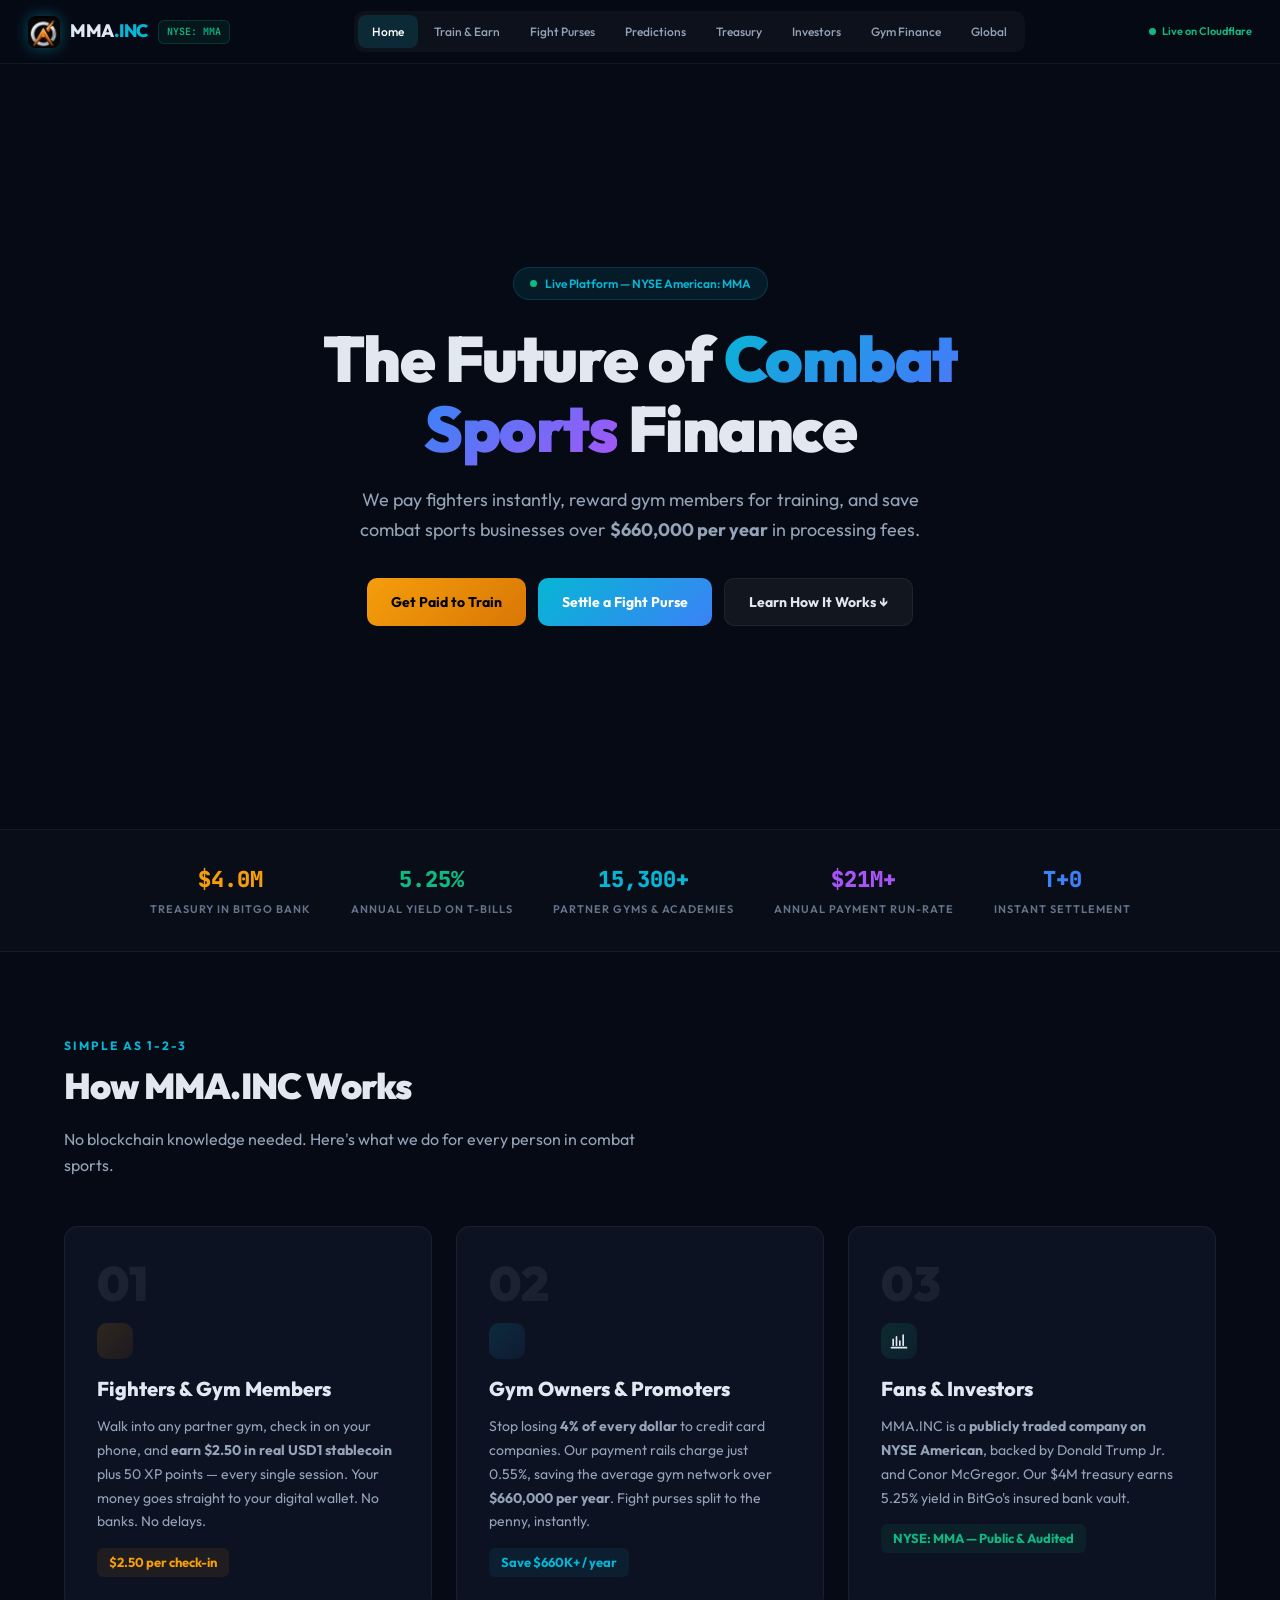
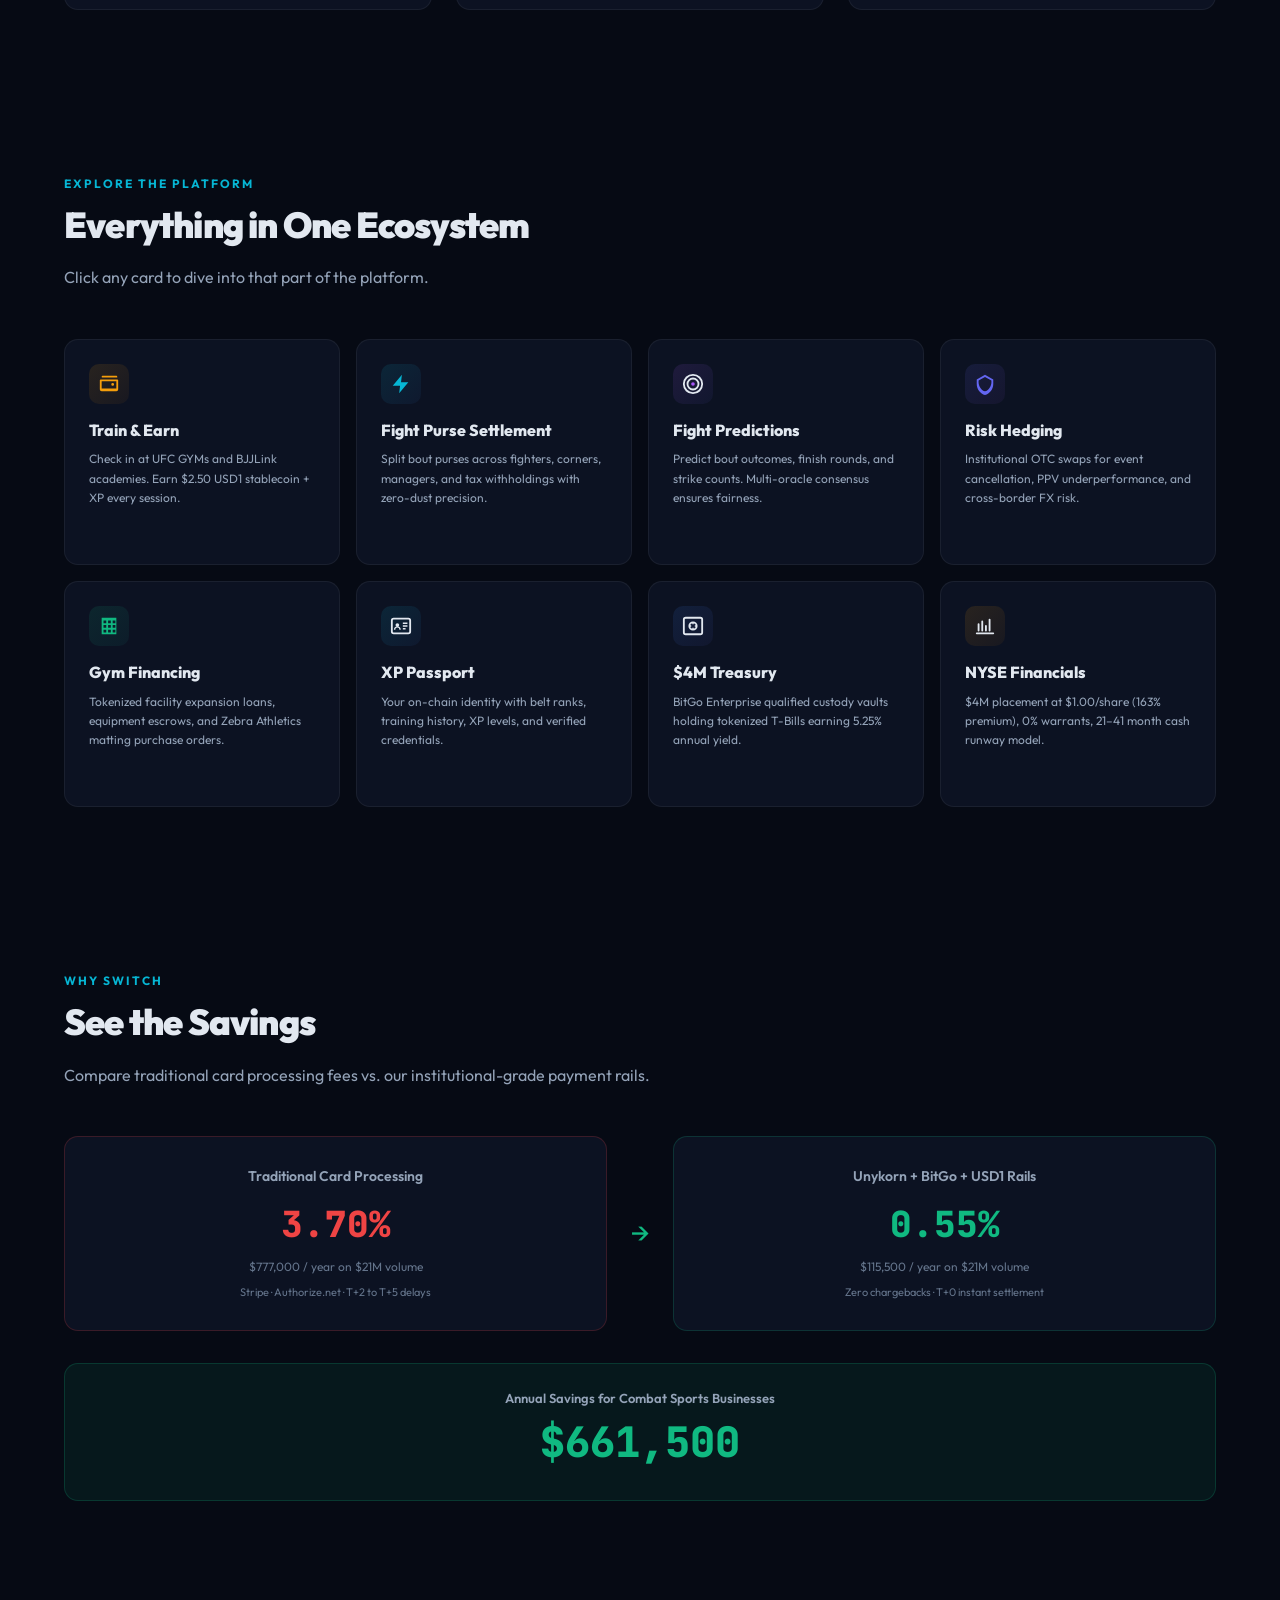
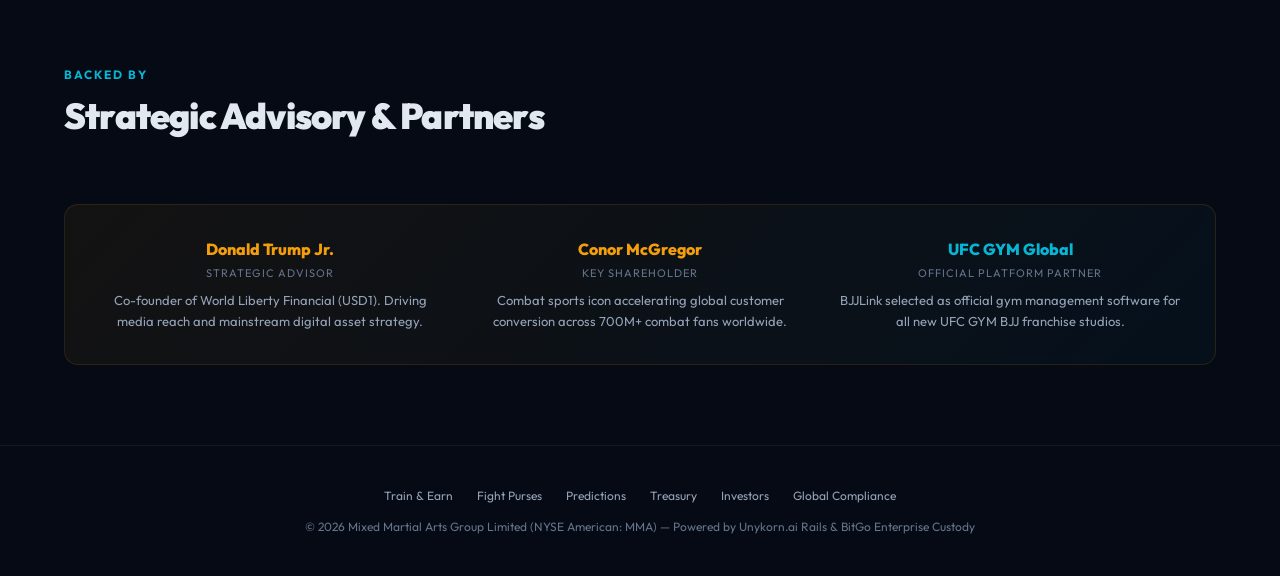
==== commit 0f289836: "Strip all emojis, replace with premium liquid-chrome gradient SVG icons" ====
--- a/web/index.html
+++ b/web/index.html
@@ -195,7 +195,31 @@
             -webkit-background-clip: text; -webkit-text-fill-color: transparent;
             margin-bottom: 16px;
         }
-        .how-icon { font-size: 28px; margin-bottom: 12px; }
+        /* Liquid chrome icon system */
+        .lc-icon {
+            width: 36px; height: 36px; margin-bottom: 14px;
+            border-radius: 10px;
+            display: flex; align-items: center; justify-content: center;
+        }
+        .lc-icon svg { width: 20px; height: 20px; }
+        .lc-icon.lc-gold { background: linear-gradient(135deg, rgba(245,158,11,0.15), rgba(217,119,6,0.08)); }
+        .lc-icon.lc-gold svg { fill: url(#lcGoldGrad); }
+        .lc-icon.lc-cyan { background: linear-gradient(135deg, rgba(6,182,212,0.15), rgba(59,130,246,0.08)); }
+        .lc-icon.lc-cyan svg { fill: url(#lcCyanGrad); }
+        .lc-icon.lc-green { background: linear-gradient(135deg, rgba(16,185,129,0.15), rgba(20,184,166,0.08)); }
+        .lc-icon.lc-green svg { fill: url(#lcGreenGrad); }
+        .lc-icon.lc-purple { background: linear-gradient(135deg, rgba(168,85,247,0.15), rgba(99,102,241,0.08)); }
+        .lc-icon.lc-purple svg { fill: url(#lcPurpleGrad); }
+        .lc-icon.lc-blue { background: linear-gradient(135deg, rgba(59,130,246,0.15), rgba(99,102,241,0.08)); }
+        .lc-icon.lc-blue svg { fill: url(#lcBlueGrad); }
+        .lc-icon.lc-indigo { background: linear-gradient(135deg, rgba(99,102,241,0.15), rgba(168,85,247,0.08)); }
+        .lc-icon.lc-indigo svg { fill: url(#lcIndigoGrad); }
+        .ec-icon-wrap {
+            width: 40px; height: 40px; margin-bottom: 14px;
+            border-radius: 10px;
+            display: flex; align-items: center; justify-content: center;
+        }
+        .ec-icon-wrap svg { width: 22px; height: 22px; }
         .how-card h3 { font-size: 20px; font-weight: 800; margin-bottom: 10px; }
         .how-card p { font-size: 14px; color: var(--text-dim); line-height: 1.7; }
         .how-highlight {
@@ -216,7 +240,7 @@
             min-height: 200px; position: relative; overflow: hidden;
         }
         .explore-card:hover { transform: translateY(-4px); }
-        .explore-card .ec-icon { font-size: 32px; margin-bottom: 12px; }
+
         .explore-card h4 { font-size: 16px; font-weight: 800; margin-bottom: 6px; }
         .explore-card p { font-size: 12px; color: var(--text-dim); line-height: 1.6; flex-grow: 1; }
         .explore-card .ec-link {
@@ -352,8 +376,8 @@
                     and save combat sports businesses over <strong>$660,000 per year</strong> in processing fees.
                 </p>
                 <div class="hero-actions">
-                    <a href="train-to-earn.html" class="btn btn-gold">🪙 Get Paid to Train</a>
-                    <a href="purses.html" class="btn btn-primary">⚡ Settle a Fight Purse</a>
+                    <a href="train-to-earn.html" class="btn btn-gold">Get Paid to Train</a>
+                    <a href="purses.html" class="btn btn-primary">Settle a Fight Purse</a>
                     <a href="#how-it-works" class="btn btn-ghost">Learn How It Works ↓</a>
                 </div>
             </div>
@@ -392,7 +416,7 @@
             <div class="how-grid">
                 <div class="how-card">
                     <div class="how-num">01</div>
-                    <div class="how-icon">🥋</div>
+                    <div class="lc-icon lc-gold"><svg viewBox="0 0 24 24"><use href="#ico-wallet"/></svg></div>
                     <h3>Fighters & Gym Members</h3>
                     <p>
                         Walk into any partner gym, check in on your phone, and <strong>earn $2.50 in real USD1 stablecoin</strong> plus 50 XP points — every single session. Your money goes straight to your digital wallet. No banks. No delays.
@@ -402,7 +426,7 @@
 
                 <div class="how-card">
                     <div class="how-num">02</div>
-                    <div class="how-icon">🏢</div>
+                    <div class="lc-icon lc-cyan"><svg viewBox="0 0 24 24"><use href="#ico-building"/></svg></div>
                     <h3>Gym Owners & Promoters</h3>
                     <p>
                         Stop losing <strong>4% of every dollar</strong> to credit card companies. Our payment rails charge just 0.55%, saving the average gym network over <strong>$660,000 per year</strong>. Fight purses split to the penny, instantly.
@@ -412,7 +436,7 @@
 
                 <div class="how-card">
                     <div class="how-num">03</div>
-                    <div class="how-icon">📈</div>
+                    <div class="lc-icon lc-green"><svg viewBox="0 0 24 24"><use href="#ico-chart"/></svg></div>
                     <h3>Fans & Investors</h3>
                     <p>
                         MMA.INC is a <strong>publicly traded company on NYSE American</strong>, backed by Donald Trump Jr. and Conor McGregor. Our $4M treasury earns 5.25% yield in BitGo's insured bank vault.
@@ -431,7 +455,7 @@
             <div class="explore-grid">
                 <a href="train-to-earn.html" class="explore-card ec-gold">
                     <div>
-                        <div class="ec-icon">🪙</div>
+                        <div class="ec-icon-wrap" style="background:linear-gradient(135deg,rgba(245,158,11,0.12),rgba(217,119,6,0.06));"><svg viewBox="0 0 24 24" style="fill:var(--gold);"><use href="#ico-wallet"/></svg></div>
                         <h4>Train & Earn</h4>
                         <p>Check in at UFC GYMs and BJJLink academies. Earn $2.50 USD1 stablecoin + XP every session.</p>
                     </div>
@@ -440,7 +464,7 @@
 
                 <a href="purses.html" class="explore-card ec-cyan">
                     <div>
-                        <div class="ec-icon">⚡</div>
+                        <div class="ec-icon-wrap" style="background:linear-gradient(135deg,rgba(6,182,212,0.12),rgba(59,130,246,0.06));"><svg viewBox="0 0 24 24" style="fill:var(--cyan);"><use href="#ico-bolt"/></svg></div>
                         <h4>Fight Purse Settlement</h4>
                         <p>Split bout purses across fighters, corners, managers, and tax withholdings with zero-dust precision.</p>
                     </div>
@@ -449,7 +473,7 @@
 
                 <a href="prediction-markets.html" class="explore-card ec-purple">
                     <div>
-                        <div class="ec-icon">🎯</div>
+                        <div class="ec-icon-wrap" style="background:linear-gradient(135deg,rgba(168,85,247,0.12),rgba(99,102,241,0.06));"><svg viewBox="0 0 24 24" style="fill:var(--purple);"><use href="#ico-target"/></svg></div>
                         <h4>Fight Predictions</h4>
                         <p>Predict bout outcomes, finish rounds, and strike counts. Multi-oracle consensus ensures fairness.</p>
                     </div>
@@ -458,7 +482,7 @@
 
                 <a href="institutional-hedging.html" class="explore-card ec-indigo">
                     <div>
-                        <div class="ec-icon">🛡️</div>
+                        <div class="ec-icon-wrap" style="background:linear-gradient(135deg,rgba(99,102,241,0.12),rgba(168,85,247,0.06));"><svg viewBox="0 0 24 24" style="fill:var(--indigo);"><use href="#ico-shield"/></svg></div>
                         <h4>Risk Hedging</h4>
                         <p>Institutional OTC swaps for event cancellation, PPV underperformance, and cross-border FX risk.</p>
                     </div>
@@ -467,7 +491,7 @@
 
                 <a href="rwa-financing.html" class="explore-card ec-green">
                     <div>
-                        <div class="ec-icon">🏢</div>
+                        <div class="ec-icon-wrap" style="background:linear-gradient(135deg,rgba(16,185,129,0.12),rgba(20,184,166,0.06));"><svg viewBox="0 0 24 24" style="fill:var(--green);"><use href="#ico-building"/></svg></div>
                         <h4>Gym Financing</h4>
                         <p>Tokenized facility expansion loans, equipment escrows, and Zebra Athletics matting purchase orders.</p>
                     </div>
@@ -476,7 +500,7 @@
 
                 <a href="xp-passport.html" class="explore-card ec-cyan">
                     <div>
-                        <div class="ec-icon">🪪</div>
+                        <div class="ec-icon-wrap" style="background:linear-gradient(135deg,rgba(6,182,212,0.12),rgba(59,130,246,0.06));"><svg viewBox="0 0 24 24" style="fill:var(--cyan);"><use href="#ico-id"/></svg></div>
                         <h4>XP Passport</h4>
                         <p>Your on-chain identity with belt ranks, training history, XP levels, and verified credentials.</p>
                     </div>
@@ -485,7 +509,7 @@
 
                 <a href="treasury.html" class="explore-card ec-blue">
                     <div>
-                        <div class="ec-icon">🏛️</div>
+                        <div class="ec-icon-wrap" style="background:linear-gradient(135deg,rgba(59,130,246,0.12),rgba(99,102,241,0.06));"><svg viewBox="0 0 24 24" style="fill:var(--blue);"><use href="#ico-vault"/></svg></div>
                         <h4>$4M Treasury</h4>
                         <p>BitGo Enterprise qualified custody vaults holding tokenized T-Bills earning 5.25% annual yield.</p>
                     </div>
@@ -494,7 +518,7 @@
 
                 <a href="investors.html" class="explore-card ec-gold">
                     <div>
-                        <div class="ec-icon">📈</div>
+                        <div class="ec-icon-wrap" style="background:linear-gradient(135deg,rgba(245,158,11,0.12),rgba(217,119,6,0.06));"><svg viewBox="0 0 24 24" style="fill:var(--gold);"><use href="#ico-chart"/></svg></div>
                         <h4>NYSE Financials</h4>
                         <p>$4M placement at $1.00/share (163% premium), 0% warrants, 21–41 month cash runway model.</p>
                     </div>
@@ -569,6 +593,34 @@
 
     </div>
 
+    <!-- Liquid Chrome SVG Icon Definitions (hidden) -->
+    <svg xmlns="http://www.w3.org/2000/svg" style="display:none;">
+        <defs>
+            <linearGradient id="lcGoldGrad" x1="0" y1="0" x2="1" y2="1"><stop offset="0%" stop-color="#f59e0b"/><stop offset="100%" stop-color="#d97706"/></linearGradient>
+            <linearGradient id="lcCyanGrad" x1="0" y1="0" x2="1" y2="1"><stop offset="0%" stop-color="#06b6d4"/><stop offset="100%" stop-color="#3b82f6"/></linearGradient>
+            <linearGradient id="lcGreenGrad" x1="0" y1="0" x2="1" y2="1"><stop offset="0%" stop-color="#10b981"/><stop offset="100%" stop-color="#14b8a6"/></linearGradient>
+            <linearGradient id="lcPurpleGrad" x1="0" y1="0" x2="1" y2="1"><stop offset="0%" stop-color="#a855f7"/><stop offset="100%" stop-color="#6366f1"/></linearGradient>
+            <linearGradient id="lcBlueGrad" x1="0" y1="0" x2="1" y2="1"><stop offset="0%" stop-color="#3b82f6"/><stop offset="100%" stop-color="#6366f1"/></linearGradient>
+            <linearGradient id="lcIndigoGrad" x1="0" y1="0" x2="1" y2="1"><stop offset="0%" stop-color="#6366f1"/><stop offset="100%" stop-color="#a855f7"/></linearGradient>
+        </defs>
+        <!-- Wallet -->
+        <symbol id="ico-wallet" viewBox="0 0 24 24"><path d="M21 7H3a1 1 0 0 0-1 1v10a2 2 0 0 0 2 2h16a2 2 0 0 0 2-2V8a1 1 0 0 0-1-1Zm-1 10H4V9h16v8Zm0-12H5a1 1 0 0 1 0-2h15a1 1 0 0 1 1 1v1ZM16 14a1.5 1.5 0 1 0 0-3 1.5 1.5 0 0 0 0 3Z"/></symbol>
+        <!-- Bolt -->
+        <symbol id="ico-bolt" viewBox="0 0 24 24"><path d="M13 2 3 14h8l-1 8 10-12h-8l1-8Z"/></symbol>
+        <!-- Target -->
+        <symbol id="ico-target" viewBox="0 0 24 24"><circle cx="12" cy="12" r="10" fill="none" stroke="currentColor" stroke-width="2"/><circle cx="12" cy="12" r="6" fill="none" stroke="currentColor" stroke-width="2"/><circle cx="12" cy="12" r="2"/></symbol>
+        <!-- Shield -->
+        <symbol id="ico-shield" viewBox="0 0 24 24"><path d="M12 2L3 7v5c0 5.55 3.84 10.74 9 12 5.16-1.26 9-6.45 9-12V7l-9-5Zm0 18c-3.75-1.14-7-5.3-7-10V8.3l7-3.89 7 3.89V10c0 4.7-3.25 8.86-7 10Z"/></symbol>
+        <!-- Building -->
+        <symbol id="ico-building" viewBox="0 0 24 24"><path d="M4 21V3h16v18H4Zm2-2h3v-3H6v3Zm0-5h3v-3H6v3Zm0-5h3V6H6v3Zm5 10h3v-3h-3v3Zm0-5h3v-3h-3v3Zm0-5h3V6h-3v3Zm5 10h3v-3h-3v3Zm0-5h3v-3h-3v3Zm0-5h3V6h-3v3Z"/></symbol>
+        <!-- ID Card -->
+        <symbol id="ico-id" viewBox="0 0 24 24"><rect x="2" y="4" width="20" height="16" rx="2" fill="none" stroke="currentColor" stroke-width="2"/><circle cx="8" cy="11" r="2" fill="currentColor"/><path d="M5 16c0-1.5 1.34-3 3-3s3 1.5 3 3" fill="none" stroke="currentColor" stroke-width="1.5"/><line x1="14" y1="9" x2="19" y2="9" stroke="currentColor" stroke-width="1.5"/><line x1="14" y1="12" x2="19" y2="12" stroke="currentColor" stroke-width="1.5"/><line x1="14" y1="15" x2="17" y2="15" stroke="currentColor" stroke-width="1.5"/></symbol>
+        <!-- Vault -->
+        <symbol id="ico-vault" viewBox="0 0 24 24"><rect x="2" y="3" width="20" height="18" rx="2" fill="none" stroke="currentColor" stroke-width="2"/><circle cx="12" cy="12" r="4" fill="none" stroke="currentColor" stroke-width="2"/><line x1="12" y1="8" x2="12" y2="10" stroke="currentColor" stroke-width="1.5"/><line x1="12" y1="14" x2="12" y2="16" stroke="currentColor" stroke-width="1.5"/><line x1="8" y1="12" x2="10" y2="12" stroke="currentColor" stroke-width="1.5"/><line x1="14" y1="12" x2="16" y2="12" stroke="currentColor" stroke-width="1.5"/></symbol>
+        <!-- Chart -->
+        <symbol id="ico-chart" viewBox="0 0 24 24"><path d="M3 20h18M5 17V10m4 7V7m4 10V12m4 5V5" stroke="currentColor" stroke-width="2" stroke-linecap="round" fill="none"/></symbol>
+    </svg>
+
     <script>
         // Sticky nav scroll effect
         const nav = document.getElementById('stickyNav');
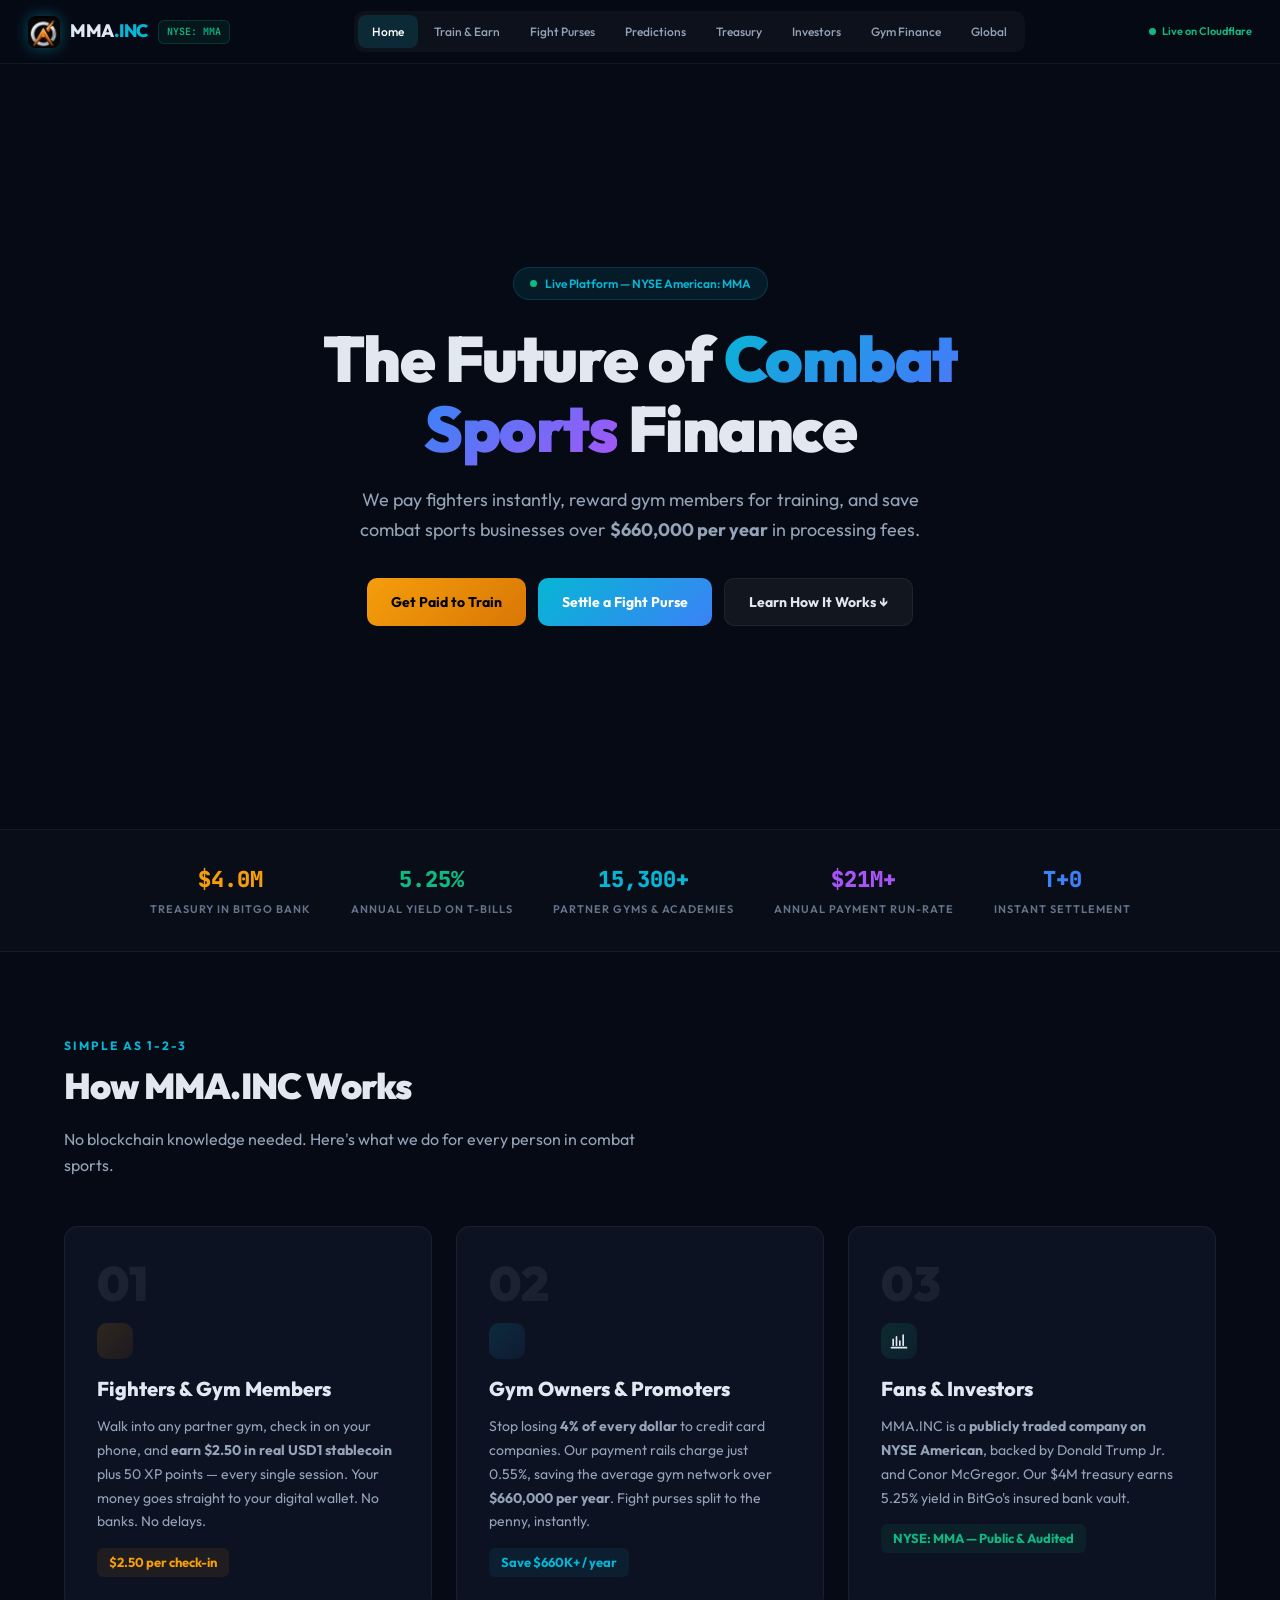
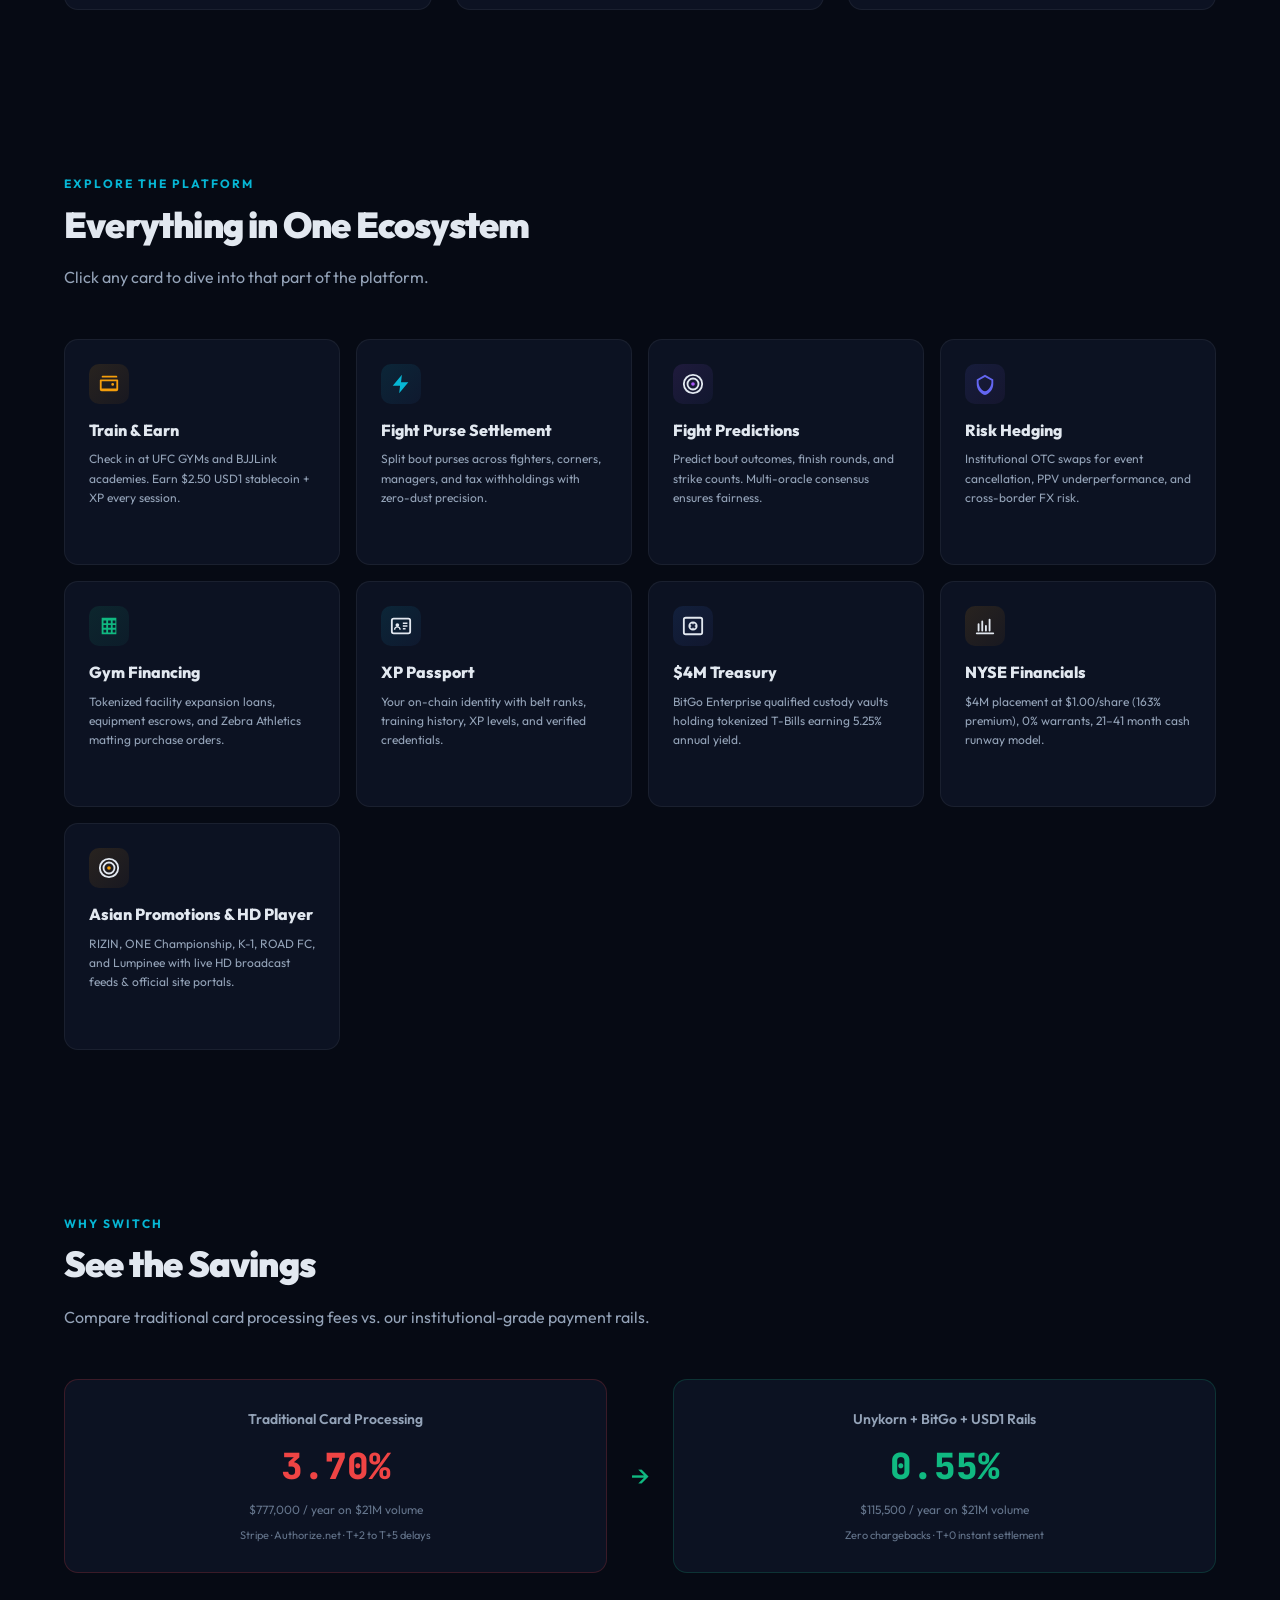
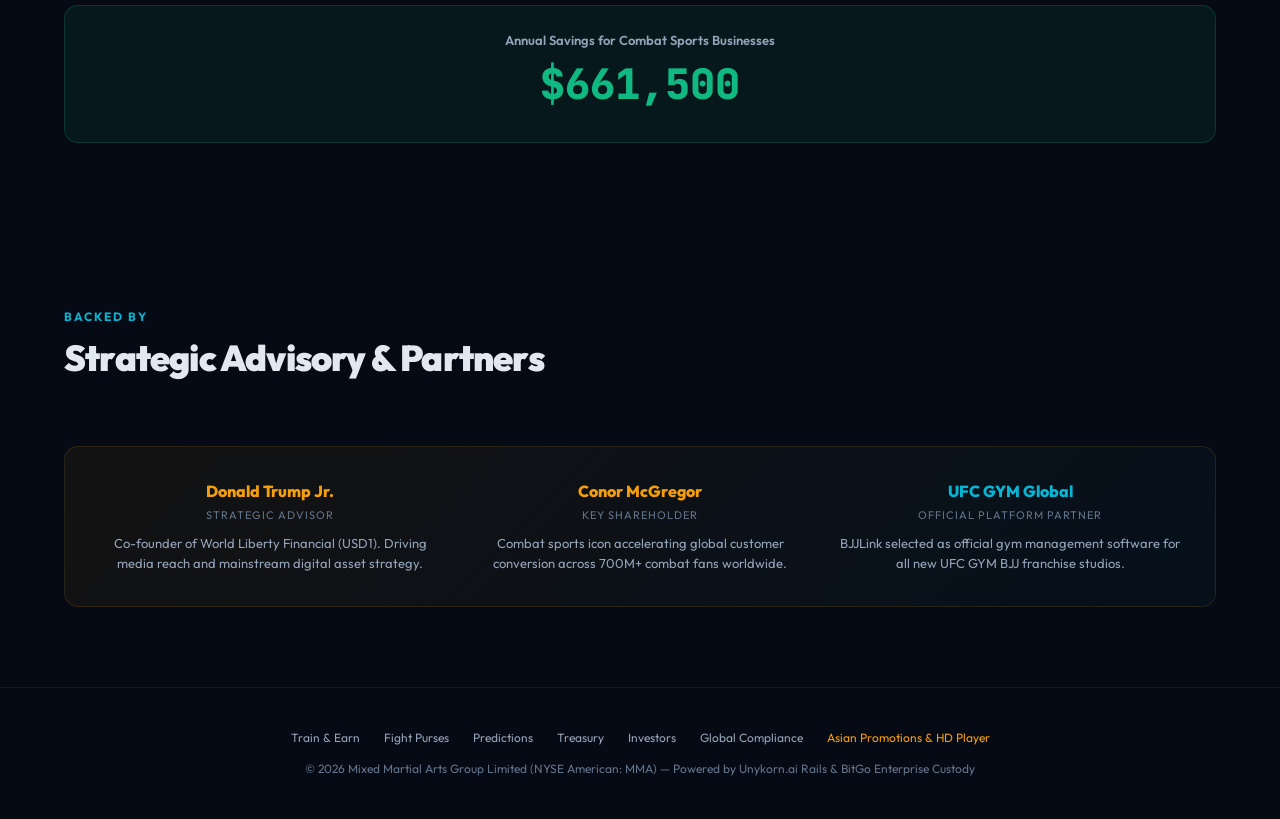
==== commit 5f5e94d4: "feat: add Asian Combat Sports HD Broadcast Player and Official Promotion Portals" ====
--- a/web/index.html
+++ b/web/index.html
@@ -10,7 +10,7 @@
     <link rel="preconnect" href="https://fonts.gstatic.com" crossorigin>
     <link href="https://fonts.googleapis.com/css2?family=Outfit:wght@300;400;500;600;700;800;900&family=JetBrains+Mono:wght@400;500;600;700&display=swap" rel="stylesheet">
     <style>
-        /* ═══════════ RESET & TOKENS ═══════════ */
+        /*  RESET & TOKENS  */
         *, *::before, *::after { box-sizing: border-box; margin: 0; padding: 0; }
         :root {
             --bg-deep: #060a14;
@@ -42,7 +42,7 @@
         }
         a { color: inherit; text-decoration: none; }
 
-        /* ═══════════ STICKY NAV ═══════════ */
+        /*  STICKY NAV  */
         .sticky-nav {
             position: fixed; top: 0; left: 0; right: 0; z-index: 100;
             height: var(--nav-h);
@@ -90,10 +90,10 @@
         .pulse { width: 7px; height: 7px; background: var(--green); border-radius: 50%; animation: pulse 2s infinite; }
         @keyframes pulse { 0%,100% { box-shadow: 0 0 0 0 rgba(16,185,129,0.5); } 50% { box-shadow: 0 0 0 6px rgba(16,185,129,0); } }
 
-        /* ═══════════ PAGE BODY ═══════════ */
+        /*  PAGE BODY  */
         .page-body { padding-top: var(--nav-h); }
 
-        /* ═══════════ HERO ═══════════ */
+        /*  HERO  */
         .hero {
             position: relative; min-height: 85vh;
             display: flex; align-items: center; justify-content: center;
@@ -148,7 +148,7 @@
         }
         .btn-ghost:hover { background: rgba(255,255,255,0.1); transform: translateY(-2px); }
 
-        /* ═══════════ TRUST BAR ═══════════ */
+        /*  TRUST BAR  */
         .trust-bar {
             display: flex; justify-content: center; gap: 40px; flex-wrap: wrap;
             padding: 32px 24px; border-top: 1px solid var(--border);
@@ -161,7 +161,7 @@
         .trust-val { font-size: 22px; font-weight: 800; font-family: 'JetBrains Mono', monospace; }
         .trust-label { font-size: 11px; color: var(--text-faint); text-transform: uppercase; letter-spacing: 1px; font-weight: 600; }
 
-        /* ═══════════ SECTIONS ═══════════ */
+        /*  SECTIONS  */
         .section { padding: 80px 24px; max-width: 1200px; margin: 0 auto; }
         .section-label {
             font-size: 12px; font-weight: 700; text-transform: uppercase;
@@ -170,7 +170,7 @@
         .section-title { font-size: 36px; font-weight: 900; letter-spacing: -0.8px; margin-bottom: 12px; }
         .section-desc { font-size: 16px; color: var(--text-dim); max-width: 600px; margin-bottom: 48px; }
 
-        /* ═══════════ HOW IT WORKS ═══════════ */
+        /*  HOW IT WORKS  */
         .how-grid {
             display: grid; grid-template-columns: repeat(3, 1fr); gap: 24px;
         }
@@ -228,7 +228,7 @@
             border-radius: 6px;
         }
 
-        /* ═══════════ EXPLORE GRID ═══════════ */
+        /*  EXPLORE GRID  */
         .explore-grid {
             display: grid; grid-template-columns: repeat(4, 1fr); gap: 16px;
         }
@@ -266,7 +266,7 @@
         .ec-teal:hover { border-color: var(--teal); background: var(--teal-bg); }
         .ec-teal .ec-link { color: var(--teal); }
 
-        /* ═══════════ ADVISORY BANNER ═══════════ */
+        /*  ADVISORY BANNER  */
         .advisory-strip {
             background: linear-gradient(135deg, rgba(245,158,11,0.06), rgba(6,182,212,0.04));
             border: 1px solid rgba(245,158,11,0.12);
@@ -279,7 +279,7 @@
         .adv-person .adv-role { font-size: 11px; color: var(--text-faint); text-transform: uppercase; letter-spacing: 1px; margin-top: 2px; }
         .adv-person p { font-size: 13px; color: var(--text-dim); margin-top: 8px; }
 
-        /* ═══════════ SAVINGS SECTION ═══════════ */
+        /*  SAVINGS SECTION  */
         .savings-visual {
             display: grid; grid-template-columns: 1fr auto 1fr; gap: 24px; align-items: center;
             margin-top: 40px;
@@ -305,7 +305,7 @@
             font-family: 'JetBrains Mono', monospace;
         }
 
-        /* ═══════════ FOOTER ═══════════ */
+        /*  FOOTER  */
         .site-footer {
             border-top: 1px solid var(--border);
             padding: 40px 24px; text-align: center;
@@ -315,7 +315,7 @@
         .footer-links a { color: var(--text-dim); transition: color 0.2s; }
         .footer-links a:hover { color: var(--cyan); }
 
-        /* ═══════════ RESPONSIVE ═══════════ */
+        /*  RESPONSIVE  */
         @media (max-width: 900px) {
             .how-grid, .explore-grid { grid-template-columns: repeat(2, 1fr); }
             .advisory-strip { grid-template-columns: 1fr; }
@@ -331,7 +331,7 @@
 </head>
 <body>
 
-    <!-- ═══════════ STICKY NAVIGATION ═══════════ -->
+    <!--  STICKY NAVIGATION  -->
     <nav class="sticky-nav" id="stickyNav">
         <div class="nav-brand">
             <a href="index.html" style="display:flex;align-items:center;gap:10px;">
@@ -359,7 +359,7 @@
 
     <div class="page-body">
 
-        <!-- ═══════════ HERO ═══════════ -->
+        <!--  HERO  -->
         <section class="hero">
             <video autoplay loop muted playsinline class="hero-video">
                 <source src="assets/generate_a_real_mma_fight_for.mp4" type="video/mp4">
@@ -383,7 +383,7 @@
             </div>
         </section>
 
-        <!-- ═══════════ TRUST BAR ═══════════ -->
+        <!--  TRUST BAR  -->
         <div class="trust-bar">
             <div class="trust-item">
                 <span class="trust-val" style="color:var(--gold);">$4.0M</span>
@@ -407,7 +407,7 @@
             </div>
         </div>
 
-        <!-- ═══════════ HOW IT WORKS ═══════════ -->
+        <!--  HOW IT WORKS  -->
         <section class="section" id="how-it-works">
             <span class="section-label">Simple as 1-2-3</span>
             <h2 class="section-title">How MMA.INC Works</h2>
@@ -446,7 +446,7 @@
             </div>
         </section>
 
-        <!-- ═══════════ EXPLORE PLATFORM ═══════════ -->
+        <!--  EXPLORE PLATFORM  -->
         <section class="section">
             <span class="section-label">Explore the Platform</span>
             <h2 class="section-title">Everything in One Ecosystem</h2>
@@ -522,12 +522,18 @@
                         <h4>NYSE Financials</h4>
                         <p>$4M placement at $1.00/share (163% premium), 0% warrants, 21–41 month cash runway model.</p>
                     </div>
-                    <div class="ec-link">View Model →</div>
+                <a href="asian-promotions.html" class="explore-card ec-gold">
+                    <div>
+                        <div class="ec-icon-wrap" style="background:linear-gradient(135deg,rgba(245,158,11,0.12),rgba(217,119,6,0.06));"><svg viewBox="0 0 24 24" style="fill:var(--gold);"><use href="#ico-target"/></svg></div>
+                        <h4>Asian Promotions & HD Player</h4>
+                        <p>RIZIN, ONE Championship, K-1, ROAD FC, and Lumpinee with live HD broadcast feeds & official site portals.</p>
+                    </div>
+                    <div class="ec-link">Launch HD Broadcast Player →</div>
                 </a>
             </div>
         </section>
 
-        <!-- ═══════════ COST SAVINGS VISUAL ═══════════ -->
+        <!--  COST SAVINGS VISUAL  -->
         <section class="section">
             <span class="section-label">Why Switch</span>
             <h2 class="section-title">See the Savings</h2>
@@ -554,7 +560,7 @@
             </div>
         </section>
 
-        <!-- ═══════════ ADVISORY ═══════════ -->
+        <!--  ADVISORY  -->
         <section class="section">
             <span class="section-label">Backed By</span>
             <h2 class="section-title">Strategic Advisory & Partners</h2>
@@ -578,7 +584,7 @@
             </div>
         </section>
 
-        <!-- ═══════════ FOOTER ═══════════ -->
+        <!--  FOOTER  -->
         <footer class="site-footer">
             <div class="footer-links">
                 <a href="train-to-earn.html">Train & Earn</a>
@@ -587,9 +593,11 @@
                 <a href="treasury.html">Treasury</a>
                 <a href="investors.html">Investors</a>
                 <a href="compliance.html">Global Compliance</a>
+                <a href="asian-promotions.html" style="color:var(--gold);">Asian Promotions & HD Player</a>
             </div>
             <p>© 2026 Mixed Martial Arts Group Limited (NYSE American: MMA) — Powered by Unykorn.ai Rails & BitGo Enterprise Custody</p>
         </footer>
+
 
     </div>
 
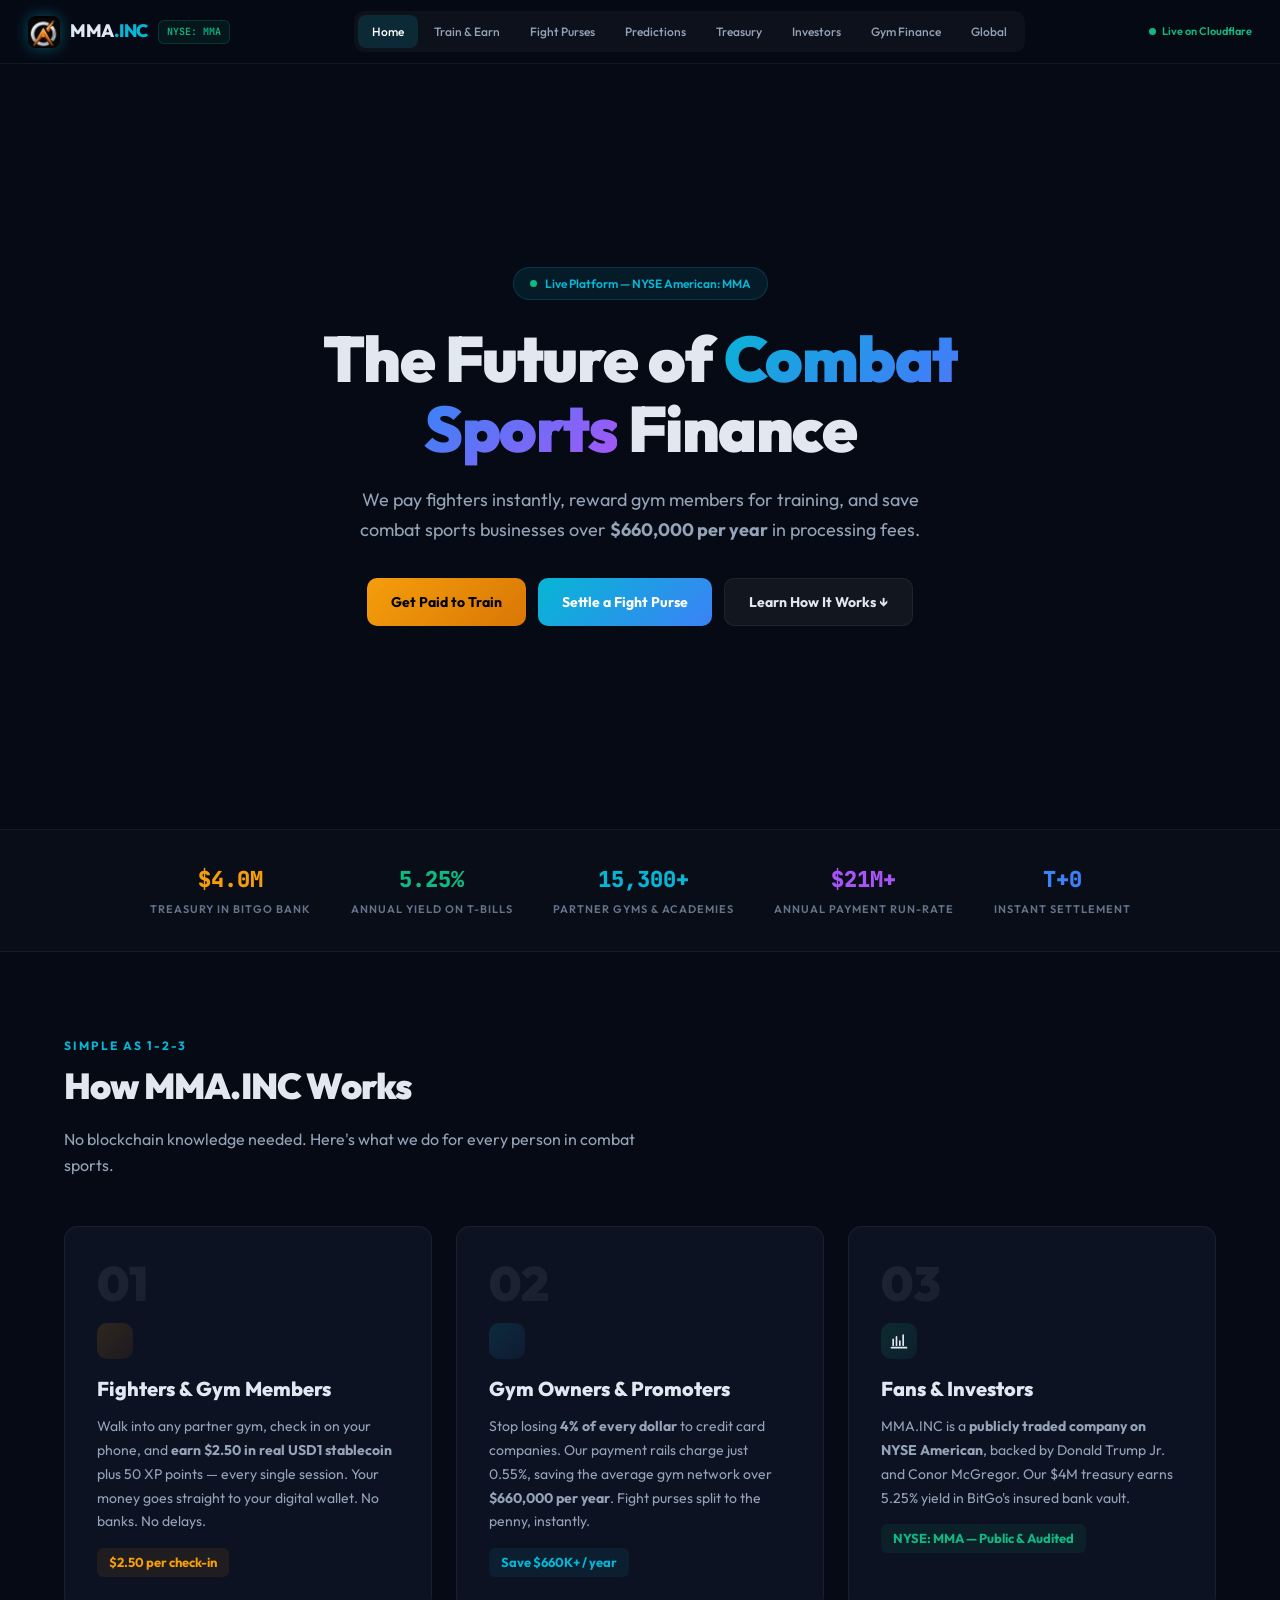
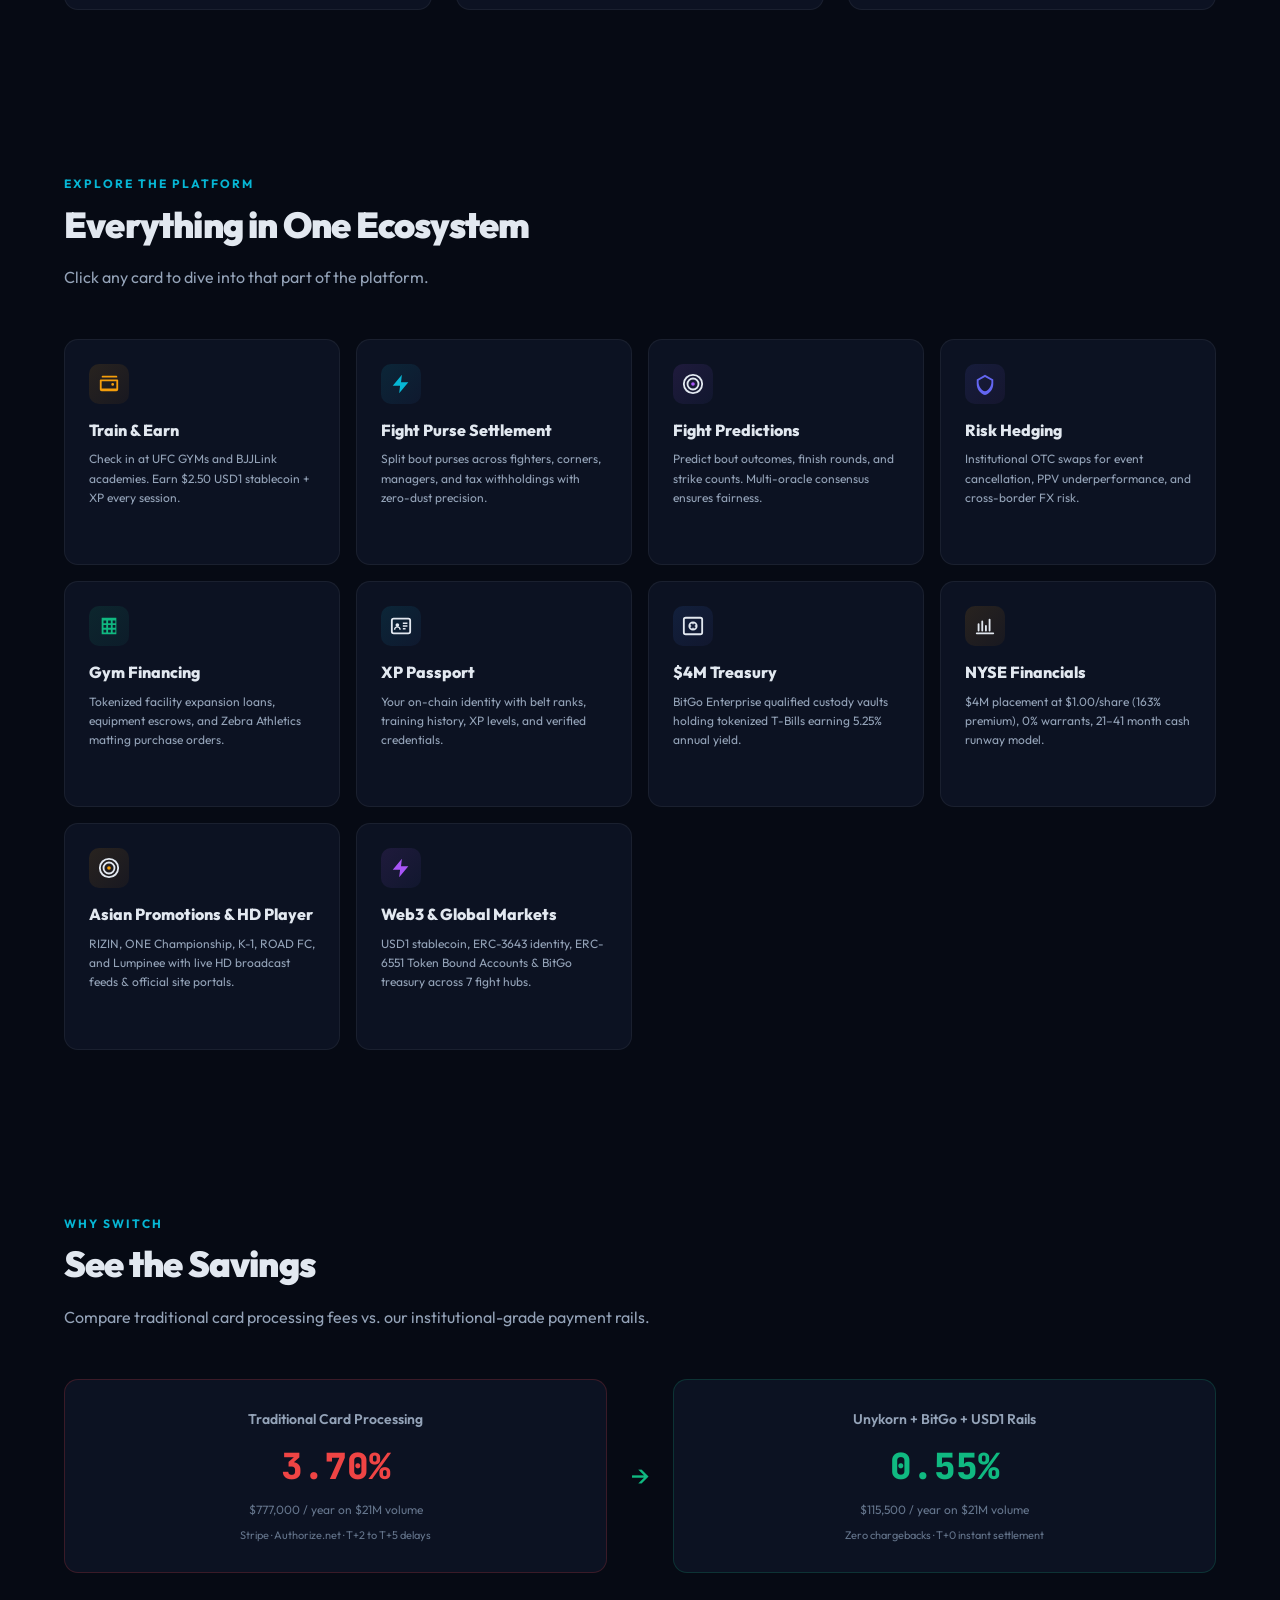
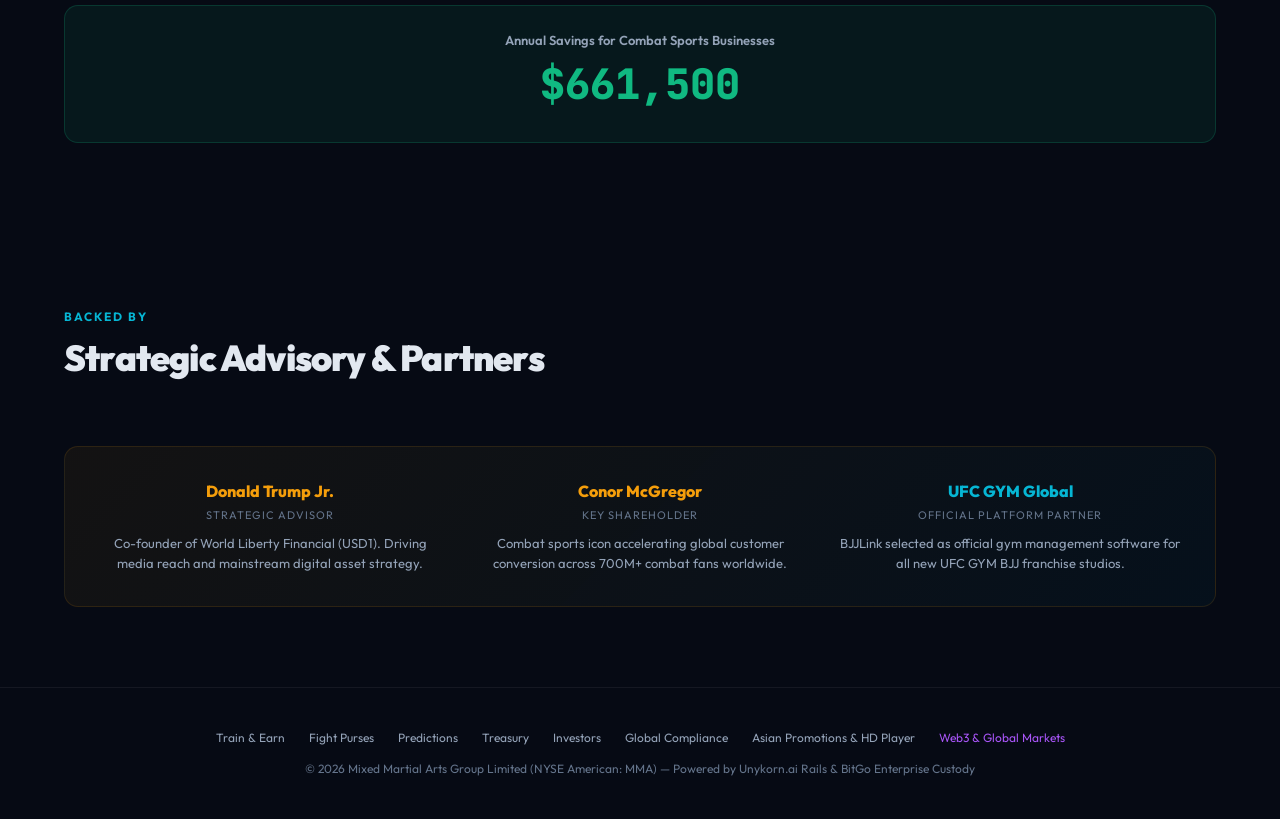
==== commit 6dce4318: "feat: add comprehensive Web3, Institutional DeFi & Global Markets Strategy Hub" ====
--- a/web/index.html
+++ b/web/index.html
@@ -528,7 +528,13 @@
                         <h4>Asian Promotions & HD Player</h4>
                         <p>RIZIN, ONE Championship, K-1, ROAD FC, and Lumpinee with live HD broadcast feeds & official site portals.</p>
                     </div>
-                    <div class="ec-link">Launch HD Broadcast Player →</div>
+                <a href="web3-global-markets.html" class="explore-card ec-purple">
+                    <div>
+                        <div class="ec-icon-wrap" style="background:linear-gradient(135deg,rgba(168,85,247,0.12),rgba(99,102,241,0.06));"><svg viewBox="0 0 24 24" style="fill:var(--purple);"><use href="#ico-bolt"/></svg></div>
+                        <h4>Web3 & Global Markets</h4>
+                        <p>USD1 stablecoin, ERC-3643 identity, ERC-6551 Token Bound Accounts & BitGo treasury across 7 fight hubs.</p>
+                    </div>
+                    <div class="ec-link">Explore Web3 Strategy →</div>
                 </a>
             </div>
         </section>
@@ -593,10 +599,12 @@
                 <a href="treasury.html">Treasury</a>
                 <a href="investors.html">Investors</a>
                 <a href="compliance.html">Global Compliance</a>
-                <a href="asian-promotions.html" style="color:var(--gold);">Asian Promotions & HD Player</a>
+                <a href="asian-promotions.html">Asian Promotions & HD Player</a>
+                <a href="web3-global-markets.html" style="color:var(--purple);">Web3 & Global Markets</a>
             </div>
             <p>© 2026 Mixed Martial Arts Group Limited (NYSE American: MMA) — Powered by Unykorn.ai Rails & BitGo Enterprise Custody</p>
         </footer>
+
 
 
     </div>
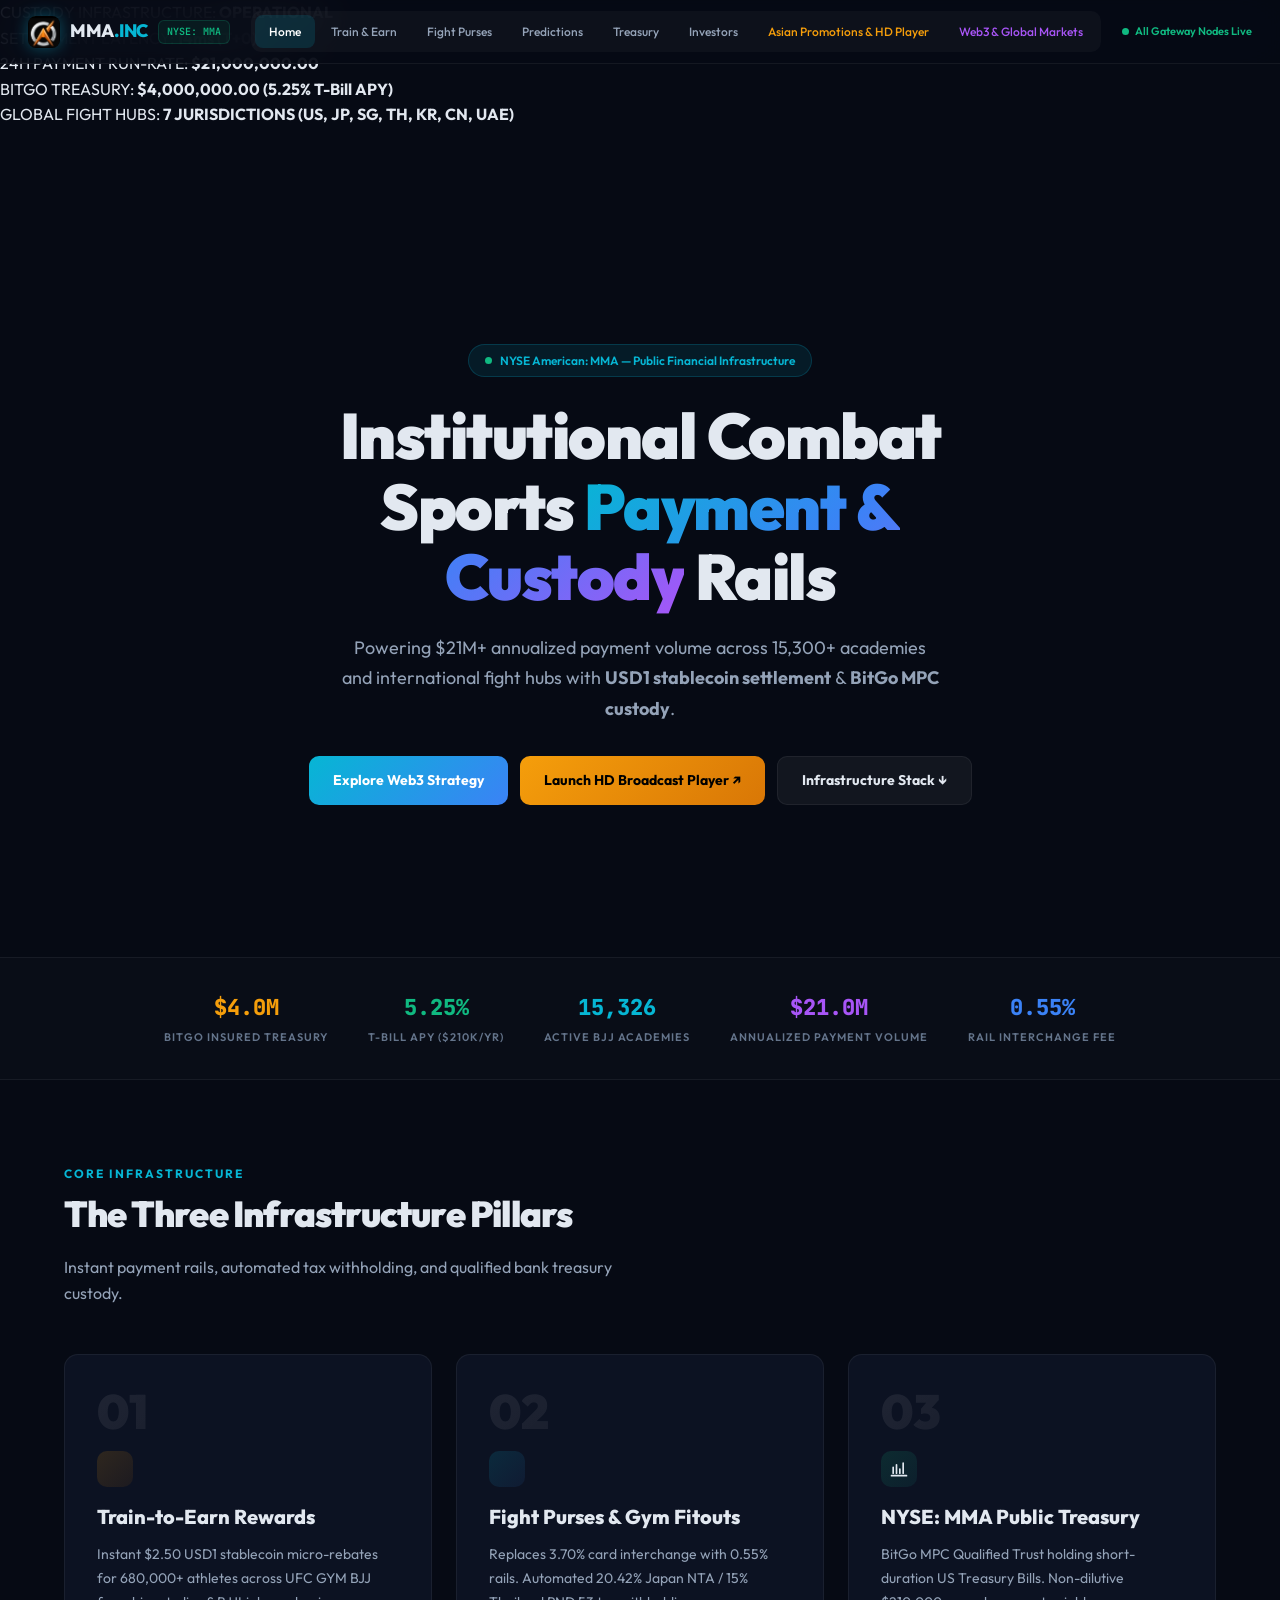
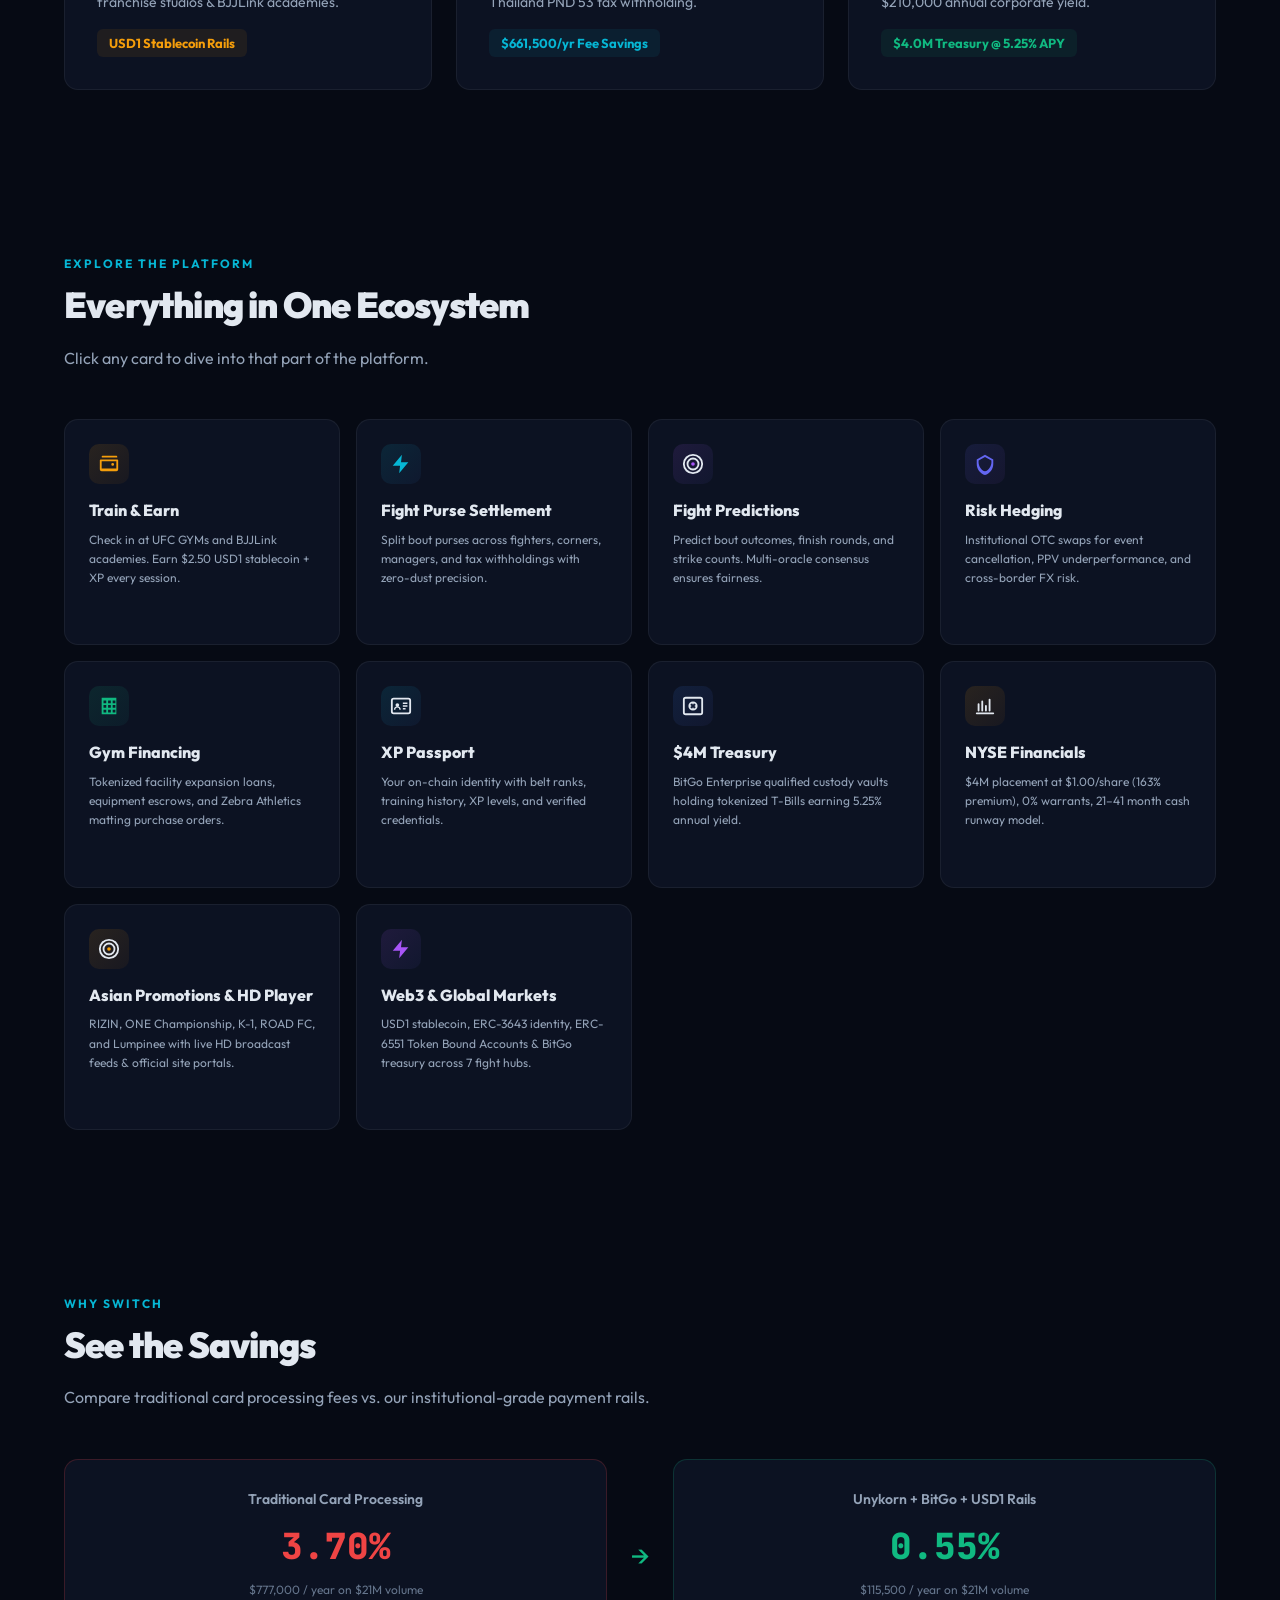
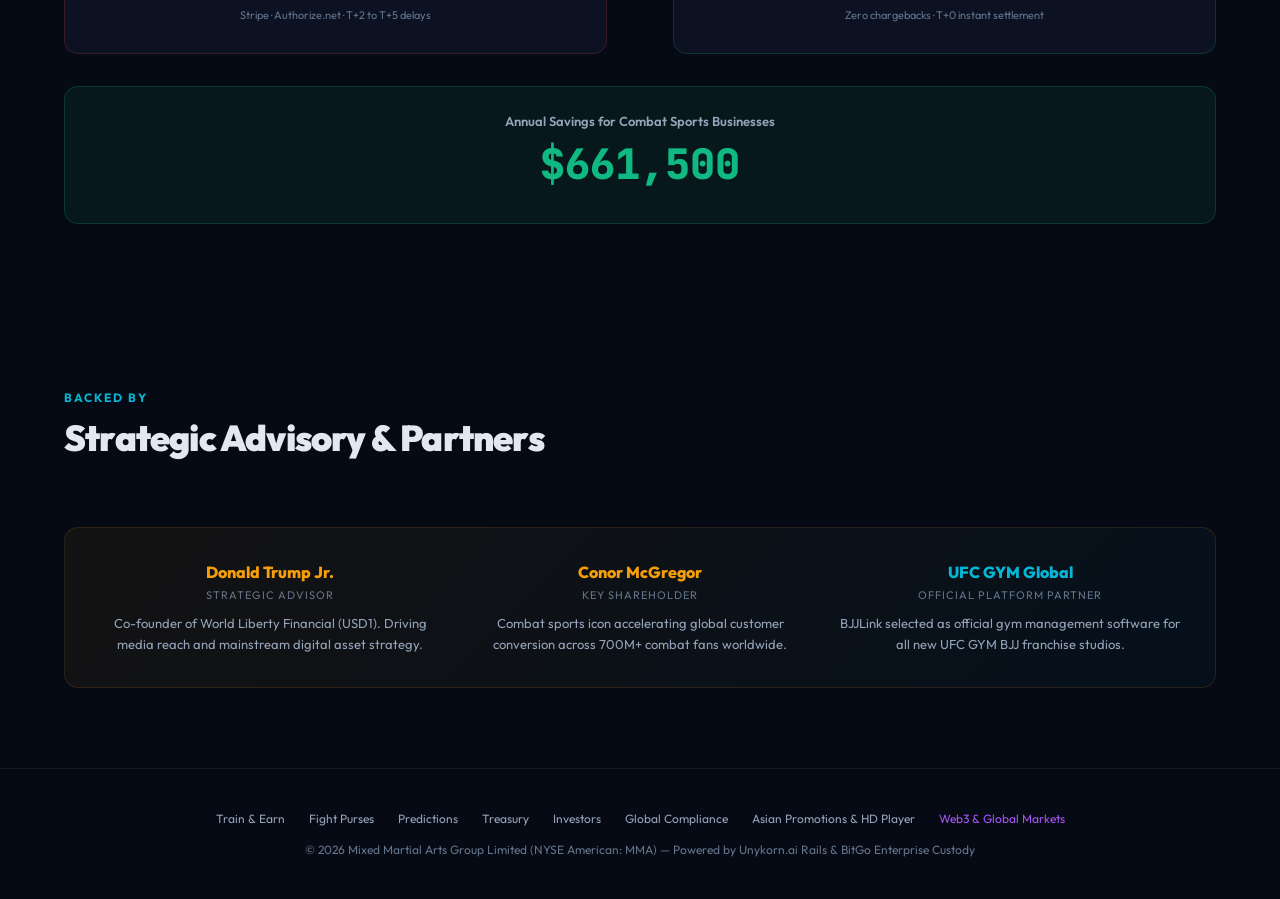
==== commit 4e5dd59b: "style: streamline text readability and add real infrastructure telemetry bar" ====
--- a/web/index.html
+++ b/web/index.html
@@ -331,6 +331,17 @@
 </head>
 <body>
 
+    <!--  INFRASTRUCTURE TELEMETRY BAR  -->
+    <div class="infra-status-bar">
+        <div class="infra-status-container">
+            <div class="infra-chip"><span class="pulse"></span> CUSTODY INFRASTRUCTURE: <strong>OPERATIONAL</strong></div>
+            <div class="infra-chip">SETTLEMENT LATENCY: <strong>14ms (T+0)</strong></div>
+            <div class="infra-chip">24H PAYMENT RUN-RATE: <strong>$21,000,000.00</strong></div>
+            <div class="infra-chip">BITGO TREASURY: <strong>$4,000,000.00 (5.25% T-Bill APY)</strong></div>
+            <div class="infra-chip">GLOBAL FIGHT HUBS: <strong>7 JURISDICTIONS (US, JP, SG, TH, KR, CN, UAE)</strong></div>
+        </div>
+    </div>
+
     <!--  STICKY NAVIGATION  -->
     <nav class="sticky-nav" id="stickyNav">
         <div class="nav-brand">
@@ -348,12 +359,12 @@
             <a href="prediction-markets.html">Predictions</a>
             <a href="treasury.html">Treasury</a>
             <a href="investors.html">Investors</a>
-            <a href="rwa-financing.html">Gym Finance</a>
-            <a href="compliance.html">Global</a>
+            <a href="asian-promotions.html" style="color:var(--gold);">Asian Promotions & HD Player</a>
+            <a href="web3-global-markets.html" style="color:var(--purple);">Web3 & Global Markets</a>
         </div>
 
         <div class="nav-cta">
-            <div class="nav-status"><span class="pulse"></span> Live on Cloudflare</div>
+            <div class="nav-status"><span class="pulse"></span> All Gateway Nodes Live</div>
         </div>
     </nav>
 
@@ -368,17 +379,16 @@
             <div class="hero-content">
                 <div class="hero-badge">
                     <span class="pulse"></span>
-                    Live Platform — NYSE American: MMA
-                </div>
-                <h1>The Future of <span class="grad">Combat Sports</span> Finance</h1>
+                    NYSE American: MMA — Public Financial Infrastructure
+                </div>
+                <h1>Institutional Combat Sports <span class="grad">Payment & Custody</span> Rails</h1>
                 <p class="hero-sub">
-                    We pay fighters instantly, reward gym members for training, 
-                    and save combat sports businesses over <strong>$660,000 per year</strong> in processing fees.
+                    Powering $21M+ annualized payment volume across 15,300+ academies and international fight hubs with <strong>USD1 stablecoin settlement</strong> & <strong>BitGo MPC custody</strong>.
                 </p>
                 <div class="hero-actions">
-                    <a href="train-to-earn.html" class="btn btn-gold">Get Paid to Train</a>
-                    <a href="purses.html" class="btn btn-primary">Settle a Fight Purse</a>
-                    <a href="#how-it-works" class="btn btn-ghost">Learn How It Works ↓</a>
+                    <a href="web3-global-markets.html" class="btn btn-primary">Explore Web3 Strategy</a>
+                    <a href="asian-promotions.html" class="btn btn-gold">Launch HD Broadcast Player ↗</a>
+                    <a href="#how-it-works" class="btn btn-ghost">Infrastructure Stack ↓</a>
                 </div>
             </div>
         </section>
@@ -387,64 +397,65 @@
         <div class="trust-bar">
             <div class="trust-item">
                 <span class="trust-val" style="color:var(--gold);">$4.0M</span>
-                <span class="trust-label">Treasury in BitGo Bank</span>
+                <span class="trust-label">BitGo Insured Treasury</span>
             </div>
             <div class="trust-item">
                 <span class="trust-val" style="color:var(--green);">5.25%</span>
-                <span class="trust-label">Annual Yield on T-Bills</span>
+                <span class="trust-label">T-Bill APY ($210k/yr)</span>
             </div>
             <div class="trust-item">
-                <span class="trust-val" style="color:var(--cyan);">15,300+</span>
-                <span class="trust-label">Partner Gyms & Academies</span>
+                <span class="trust-val" style="color:var(--cyan);">15,326</span>
+                <span class="trust-label">Active BJJ Academies</span>
             </div>
             <div class="trust-item">
-                <span class="trust-val" style="color:var(--purple);">$21M+</span>
-                <span class="trust-label">Annual Payment Run-Rate</span>
+                <span class="trust-val" style="color:var(--purple);">$21.0M</span>
+                <span class="trust-label">Annualized Payment Volume</span>
             </div>
             <div class="trust-item">
-                <span class="trust-val" style="color:var(--blue);">T+0</span>
-                <span class="trust-label">Instant Settlement</span>
+                <span class="trust-val" style="color:var(--blue);">0.55%</span>
+                <span class="trust-label">Rail Interchange Fee</span>
             </div>
         </div>
 
         <!--  HOW IT WORKS  -->
         <section class="section" id="how-it-works">
-            <span class="section-label">Simple as 1-2-3</span>
-            <h2 class="section-title">How MMA.INC Works</h2>
-            <p class="section-desc">No blockchain knowledge needed. Here's what we do for every person in combat sports.</p>
+            <span class="section-label">Core Infrastructure</span>
+            <h2 class="section-title">The Three Infrastructure Pillars</h2>
+            <p class="section-desc">Instant payment rails, automated tax withholding, and qualified bank treasury custody.</p>
 
             <div class="how-grid">
                 <div class="how-card">
                     <div class="how-num">01</div>
                     <div class="lc-icon lc-gold"><svg viewBox="0 0 24 24"><use href="#ico-wallet"/></svg></div>
-                    <h3>Fighters & Gym Members</h3>
+                    <h3>Train-to-Earn Rewards</h3>
                     <p>
-                        Walk into any partner gym, check in on your phone, and <strong>earn $2.50 in real USD1 stablecoin</strong> plus 50 XP points — every single session. Your money goes straight to your digital wallet. No banks. No delays.
+                        Instant $2.50 USD1 stablecoin micro-rebates for 680,000+ athletes across UFC GYM BJJ franchise studios & BJJLink academies.
                     </p>
-                    <span class="how-highlight" style="background:var(--gold-bg);color:var(--gold);">$2.50 per check-in</span>
+                    <span class="how-highlight" style="background:var(--gold-bg);color:var(--gold);">USD1 Stablecoin Rails</span>
                 </div>
 
                 <div class="how-card">
                     <div class="how-num">02</div>
                     <div class="lc-icon lc-cyan"><svg viewBox="0 0 24 24"><use href="#ico-building"/></svg></div>
-                    <h3>Gym Owners & Promoters</h3>
+                    <h3>Fight Purses & Gym Fitouts</h3>
                     <p>
-                        Stop losing <strong>4% of every dollar</strong> to credit card companies. Our payment rails charge just 0.55%, saving the average gym network over <strong>$660,000 per year</strong>. Fight purses split to the penny, instantly.
+                        Replaces 3.70% card interchange with 0.55% rails. Automated 20.42% Japan NTA / 15% Thailand PND 53 tax withholding.
                     </p>
-                    <span class="how-highlight" style="background:var(--cyan-bg);color:var(--cyan);">Save $660K+ / year</span>
+                    <span class="how-highlight" style="background:var(--cyan-bg);color:var(--cyan);">$661,500/yr Fee Savings</span>
                 </div>
 
                 <div class="how-card">
                     <div class="how-num">03</div>
                     <div class="lc-icon lc-green"><svg viewBox="0 0 24 24"><use href="#ico-chart"/></svg></div>
-                    <h3>Fans & Investors</h3>
+                    <h3>NYSE: MMA Public Treasury</h3>
                     <p>
-                        MMA.INC is a <strong>publicly traded company on NYSE American</strong>, backed by Donald Trump Jr. and Conor McGregor. Our $4M treasury earns 5.25% yield in BitGo's insured bank vault.
+                        BitGo MPC Qualified Trust holding short-duration US Treasury Bills. Non-dilutive $210,000 annual corporate yield.
                     </p>
-                    <span class="how-highlight" style="background:var(--green-bg);color:var(--green);">NYSE: MMA — Public & Audited</span>
+                    <span class="how-highlight" style="background:var(--green-bg);color:var(--green);">$4.0M Treasury @ 5.25% APY</span>
                 </div>
             </div>
         </section>
+
 
         <!--  EXPLORE PLATFORM  -->
         <section class="section">
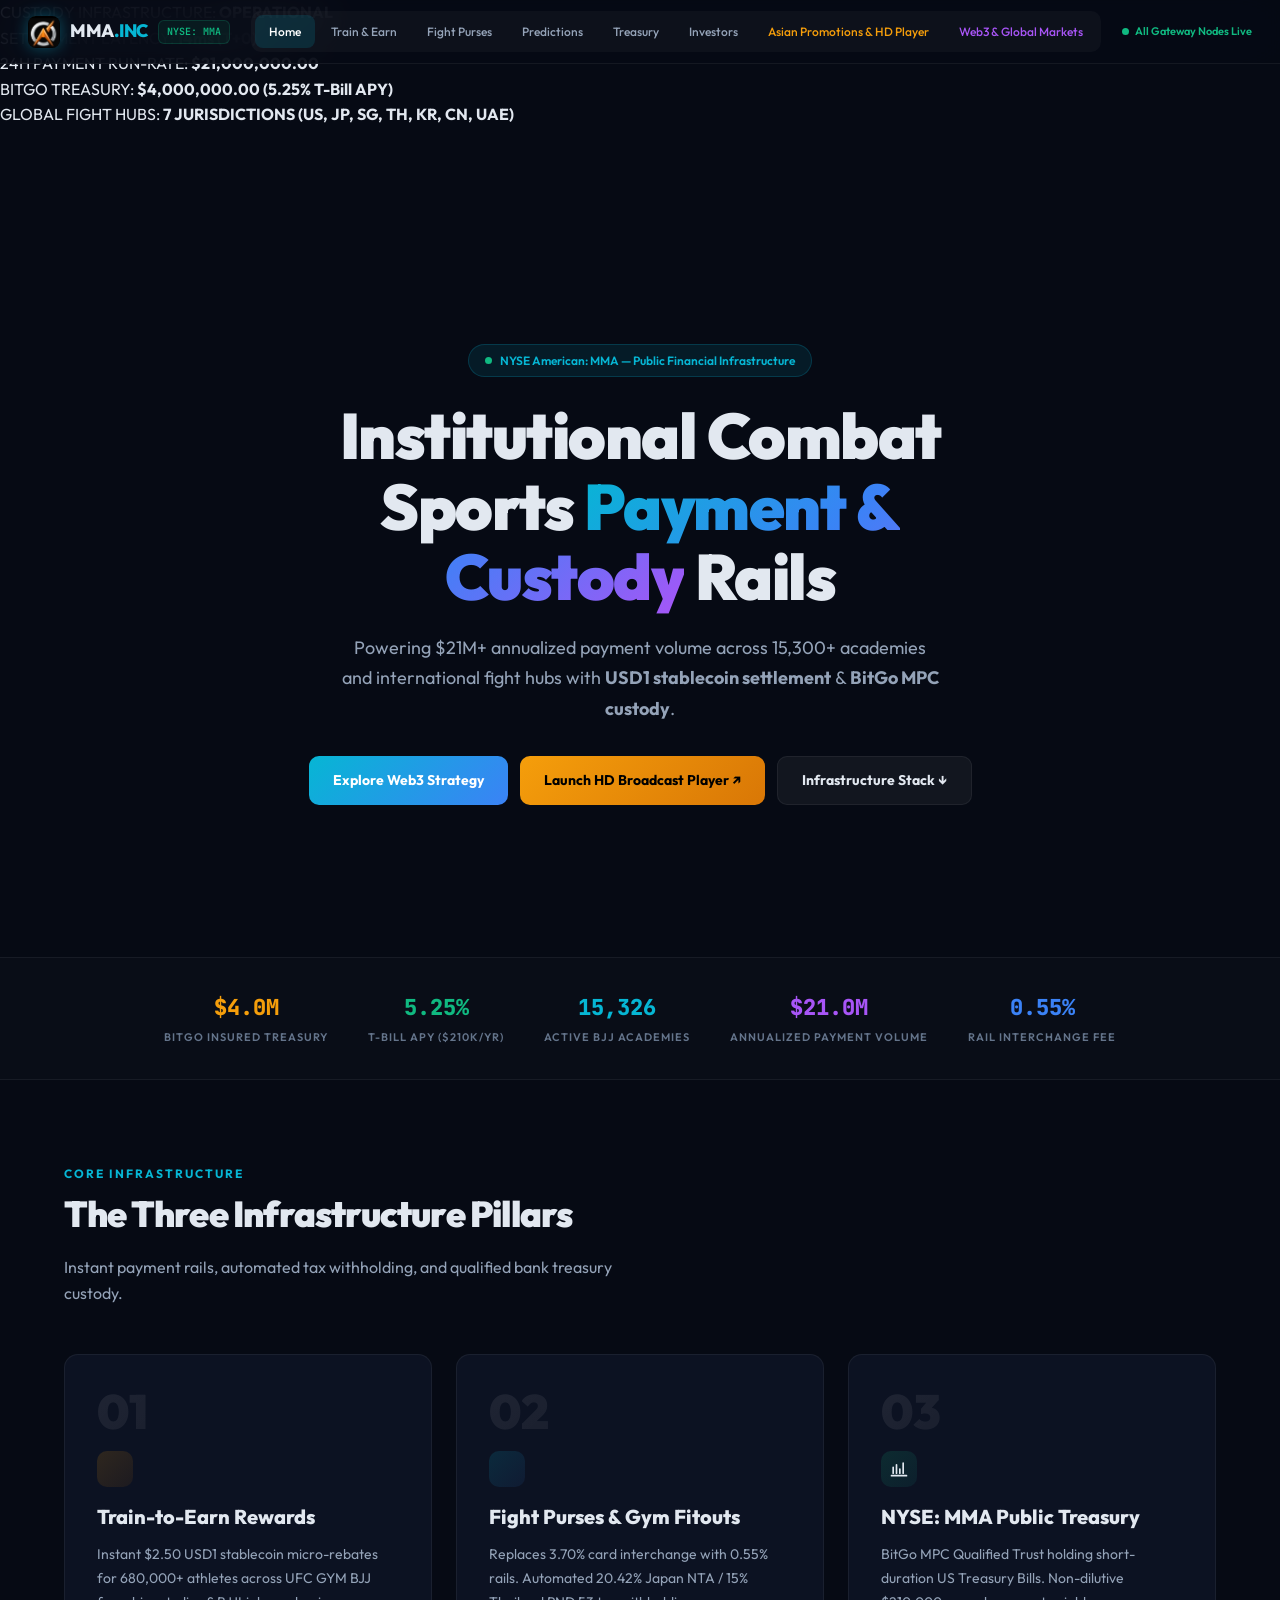
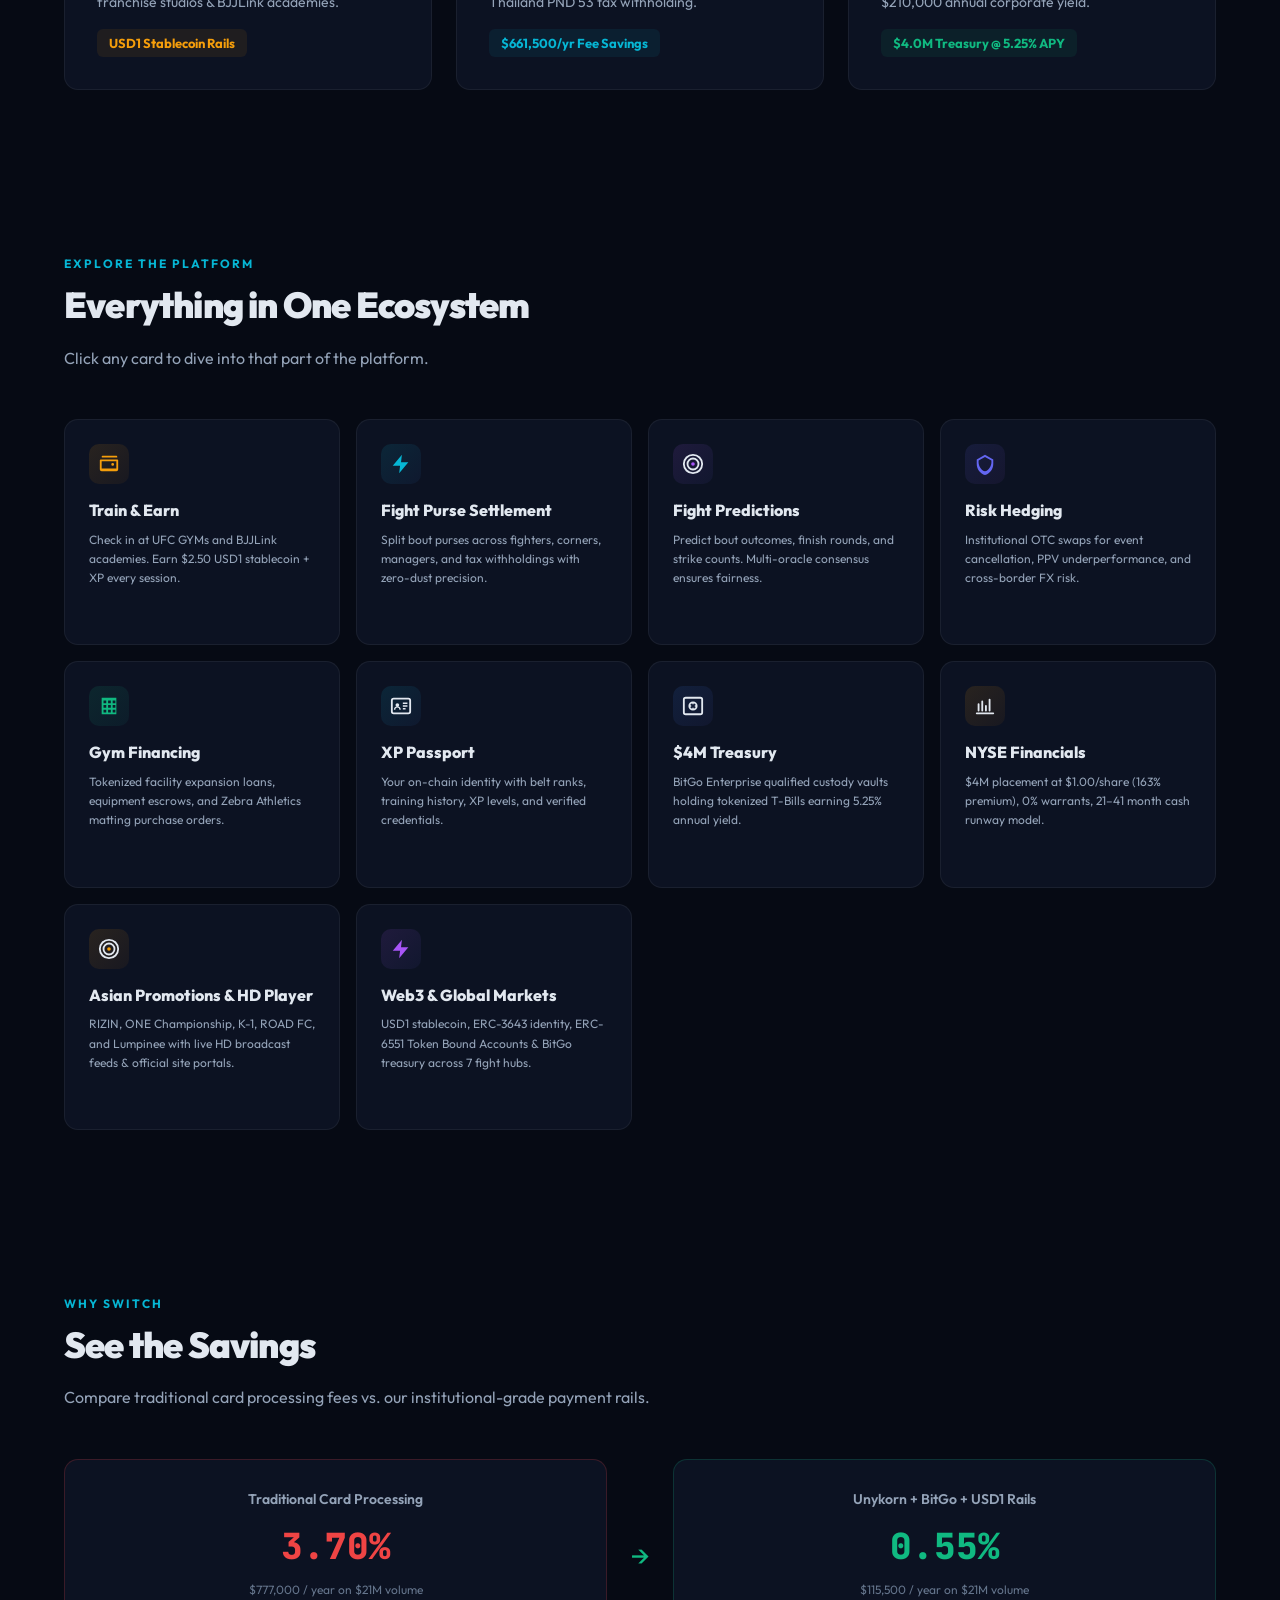
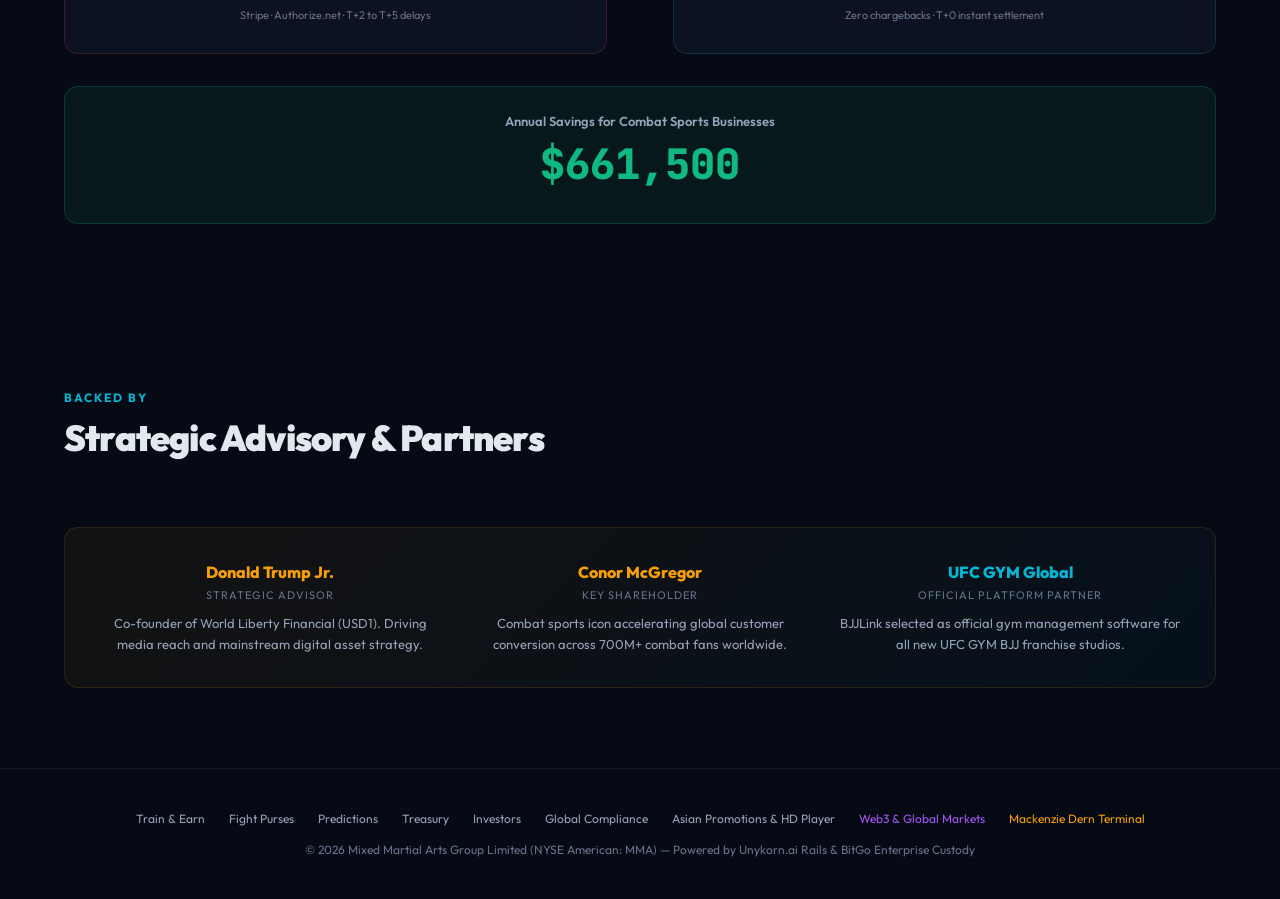
==== commit e4446c99: "feat: add dedicated interactive Mackenzie Dern Athlete Web3 & Purse Infrastructure Terminal" ====
--- a/web/index.html
+++ b/web/index.html
@@ -612,7 +612,9 @@
                 <a href="compliance.html">Global Compliance</a>
                 <a href="asian-promotions.html">Asian Promotions & HD Player</a>
                 <a href="web3-global-markets.html" style="color:var(--purple);">Web3 & Global Markets</a>
-            </div>
+                <a href="mackenzie-dern-portal.html" style="color:var(--gold);">Mackenzie Dern Terminal</a>
+            </div>
+
             <p>© 2026 Mixed Martial Arts Group Limited (NYSE American: MMA) — Powered by Unykorn.ai Rails & BitGo Enterprise Custody</p>
         </footer>
 
